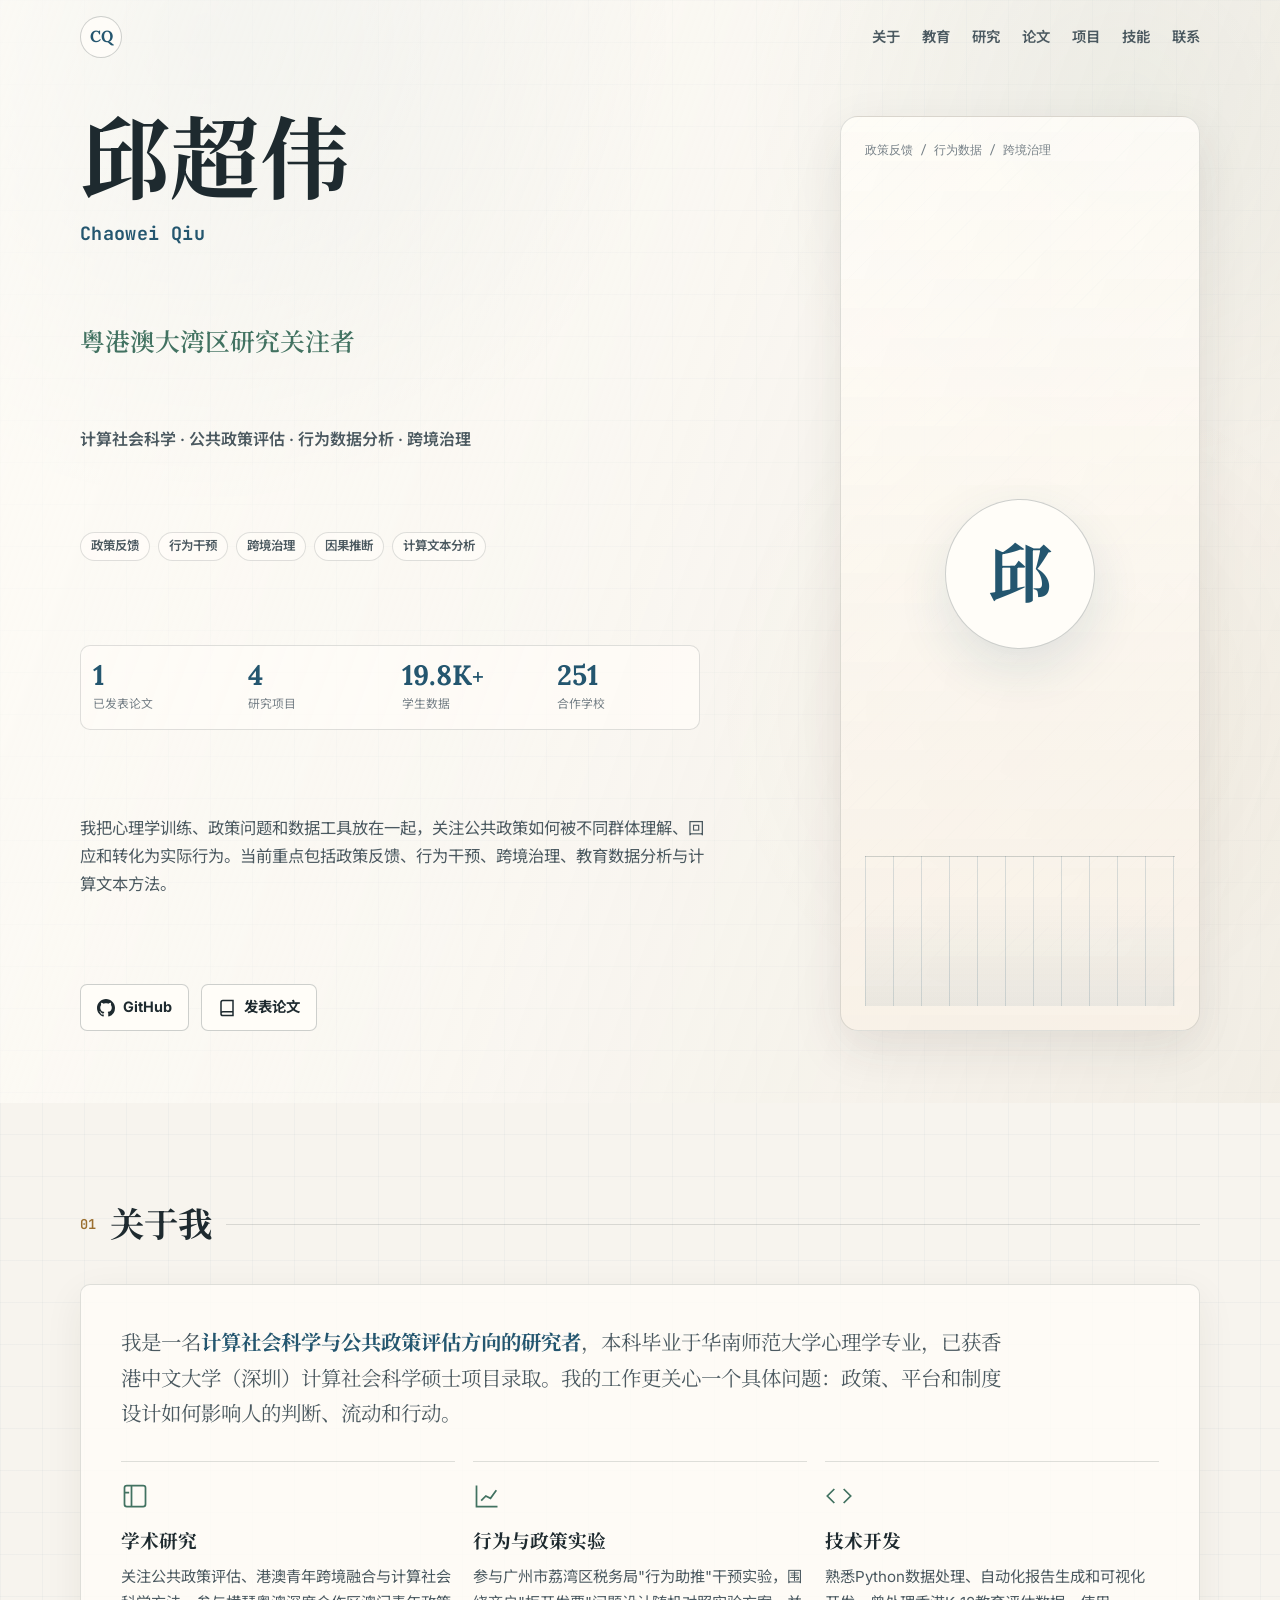
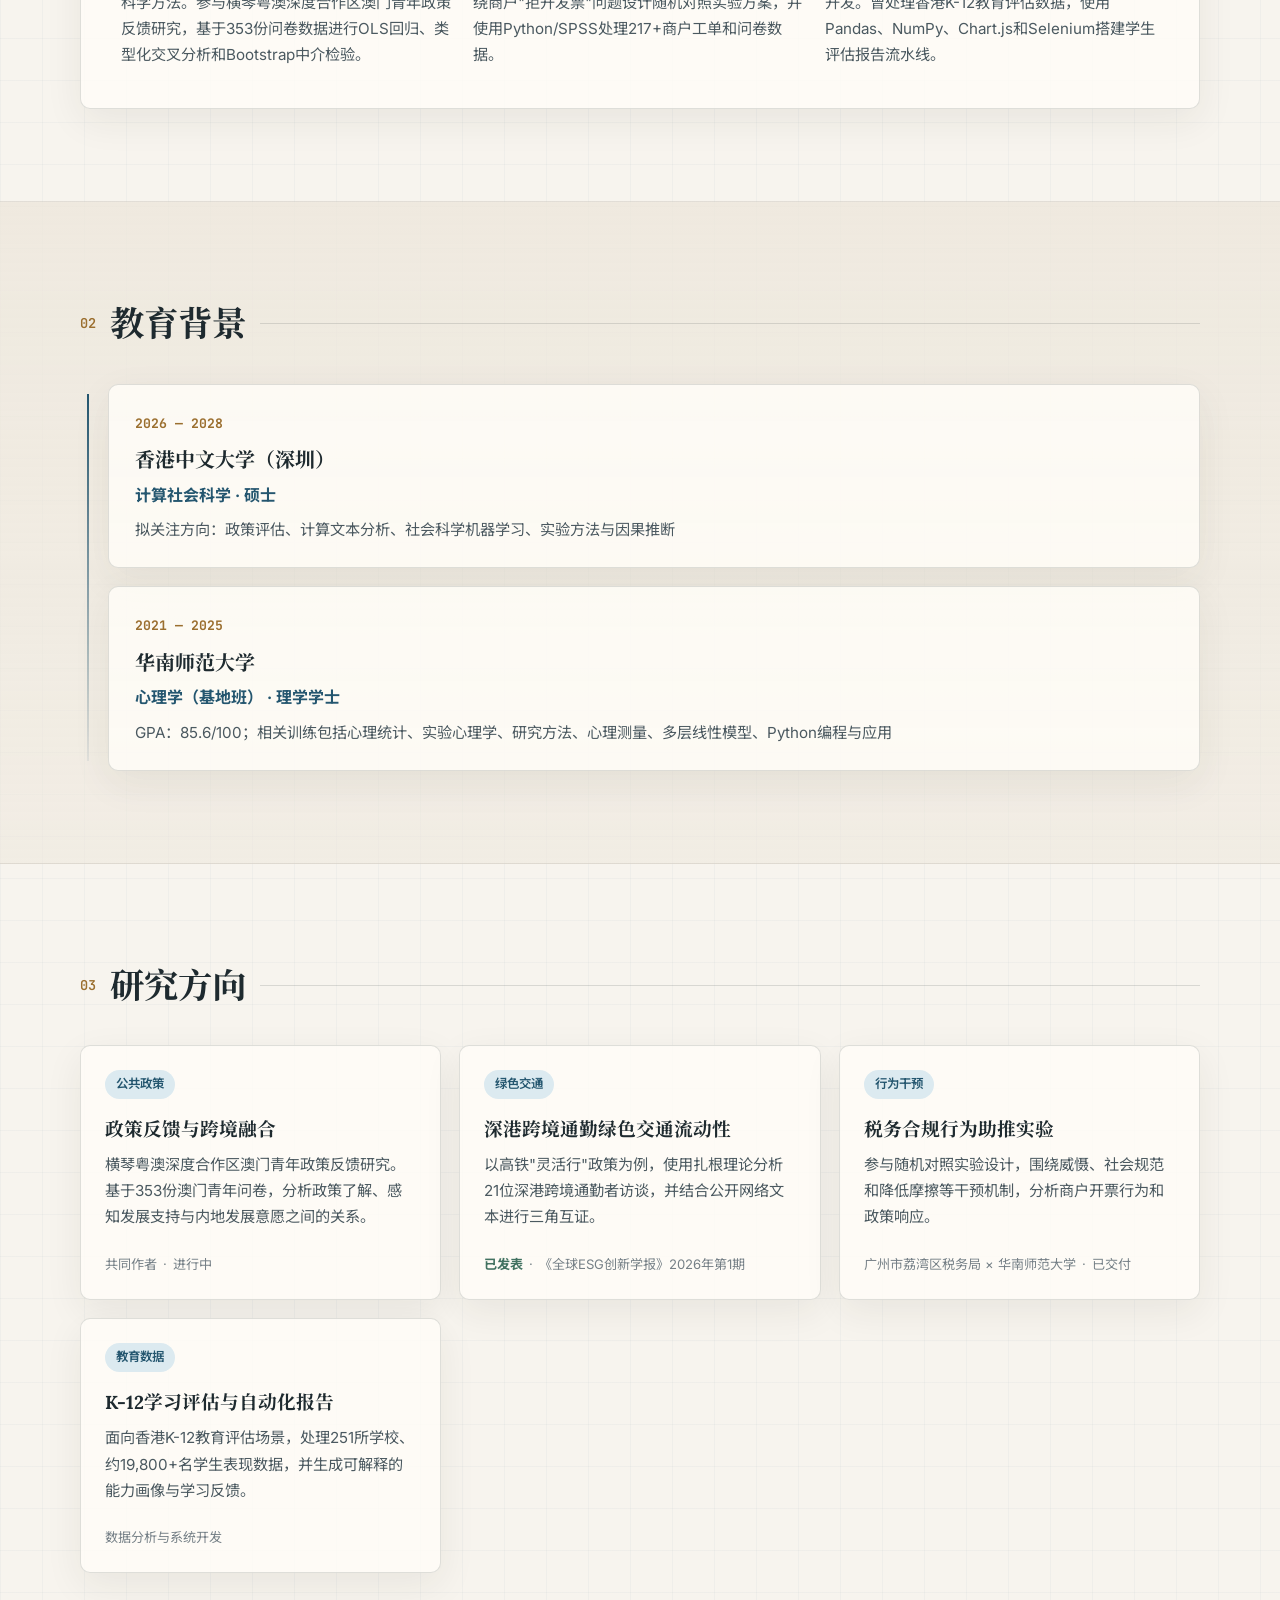
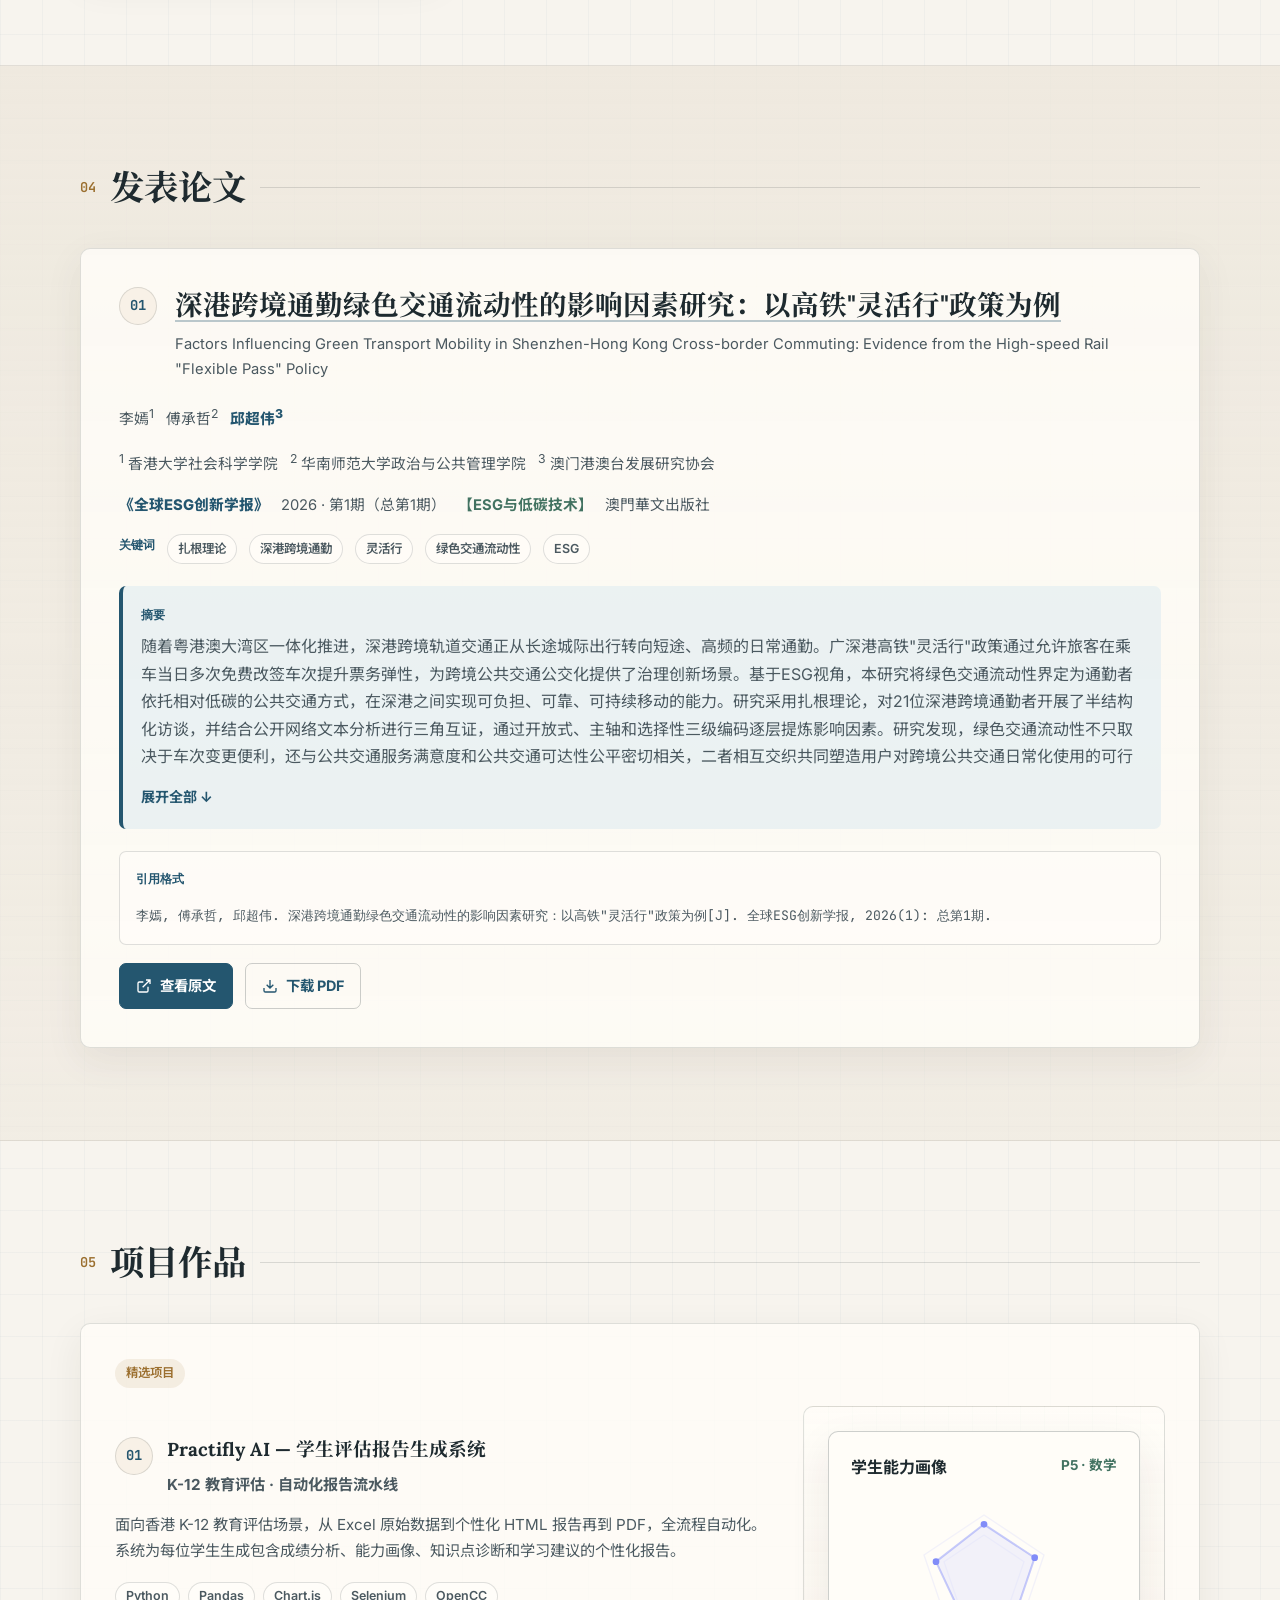
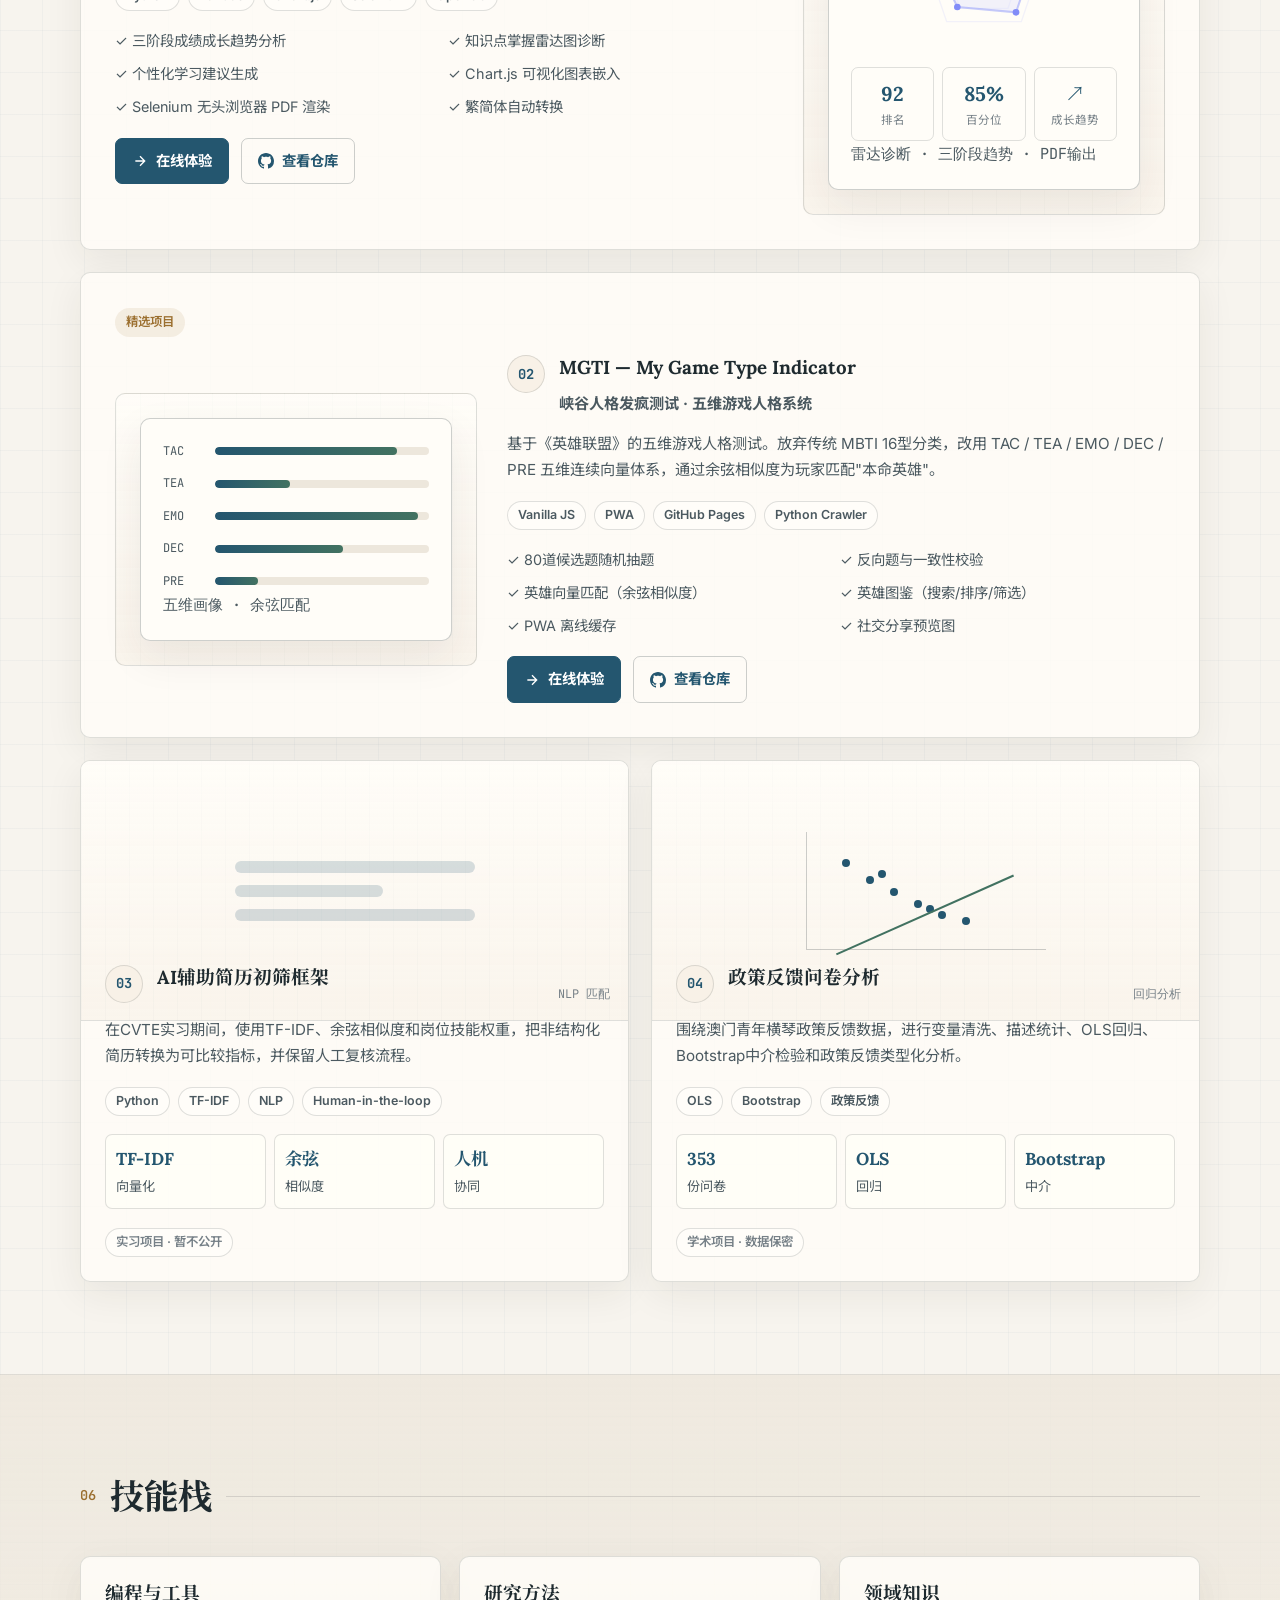
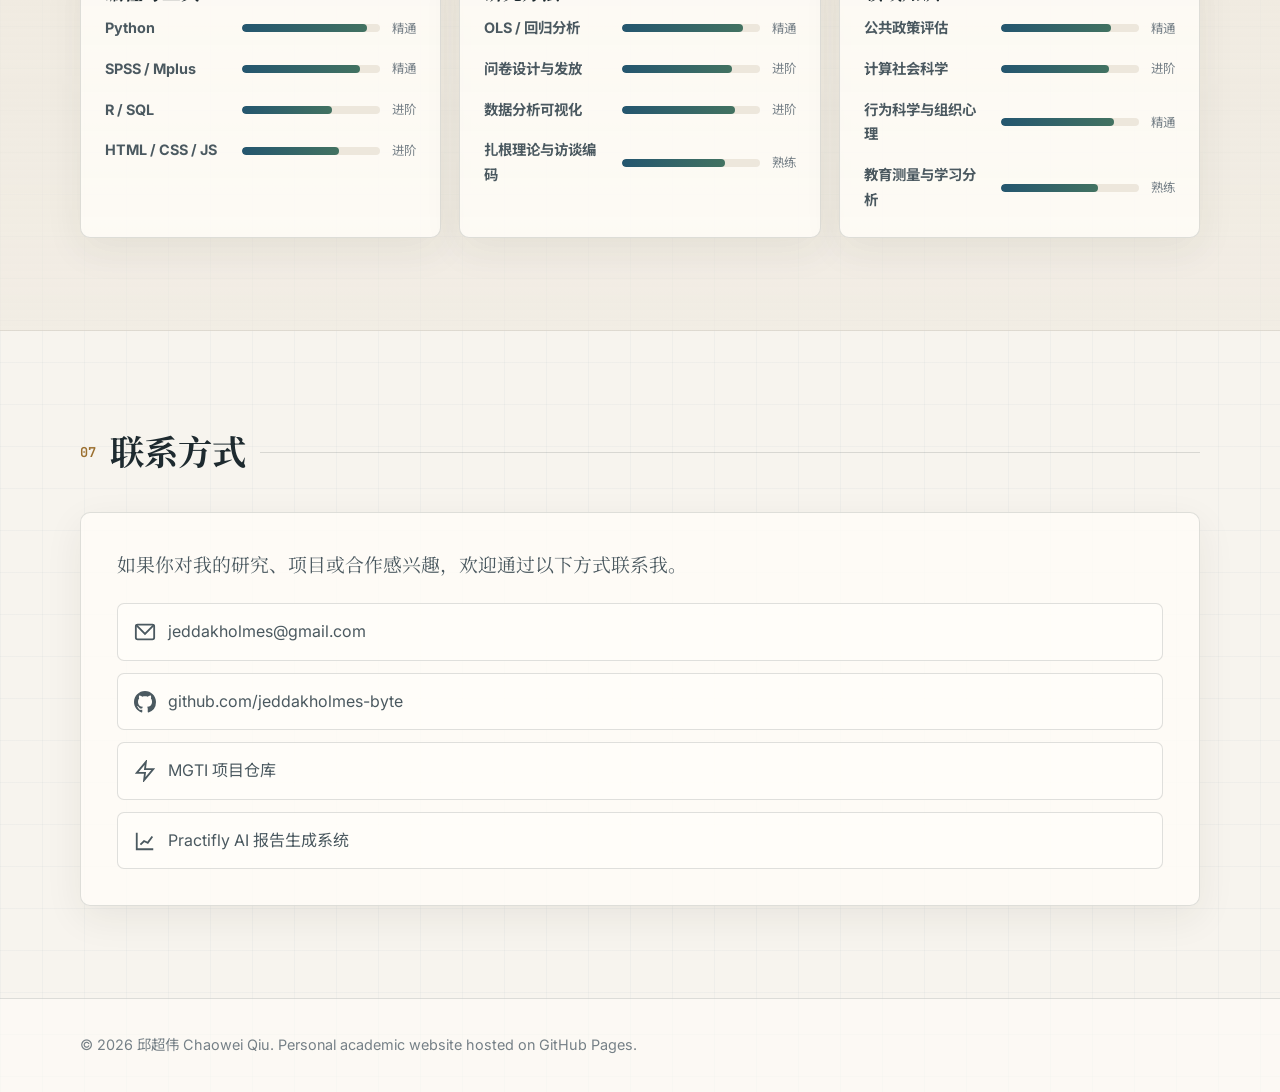
==== index.html @ d04aaa9c "updated order in project" ====
<!DOCTYPE html>
<html lang="zh-CN">
<head>
  <meta charset="UTF-8">
  <meta name="viewport" content="width=device-width, initial-scale=1.0">
  <meta name="description" content="邱超伟 (Chaowei Qiu) — 计算社会科学与公共政策评估方向研究者，关注政策反馈、行为干预、跨境治理、教育数据分析与因果推断。">
  <meta property="og:title" content="邱超伟 | Chaowei Qiu">
  <meta property="og:description" content="计算社会科学 · 公共政策评估 · 行为数据分析 · 跨境治理">
  <meta property="og:type" content="website">
  <title>邱超伟 | Chaowei Qiu</title>
  <link rel="stylesheet" href="css/style.css">
  <link rel="preconnect" href="https://fonts.googleapis.com">
  <link rel="preconnect" href="https://fonts.gstatic.com" crossorigin>
  <link href="https://fonts.googleapis.com/css2?family=Lora:wght@400;600;700&family=Inter:wght@400;500;600&family=JetBrains+Mono:wght@400;500&family=Noto+Sans+SC:wght@400;500;600&family=Noto+Serif+SC:wght@400;600&display=swap" rel="stylesheet">
</head>
<body>
  <!-- Cursor Glow -->
  <div class="cursor-glow" aria-hidden="true"></div>

  <!-- Reading Progress Bar -->
  <div class="progress-bar" id="progressBar" aria-hidden="true"></div>

  <!-- Background Grid -->
  <div class="bg-grid" aria-hidden="true"></div>

  <!-- Navigation -->
  <nav class="nav" id="nav">
    <div class="nav-inner">
      <a href="#hero" class="nav-logo">CQ</a>
      <div class="nav-links" id="navLinks">
        <a href="#about">关于</a>
        <a href="#education">教育</a>
        <a href="#research">研究</a>
        <a href="#publications">论文</a>
        <a href="#projects">项目</a>
        <a href="#skills">技能</a>
        <a href="#contact">联系</a>
      </div>
      <button class="nav-toggle" id="navToggle" aria-label="菜单" aria-expanded="false">
        <span></span><span></span><span></span>
      </button>
    </div>
  </nav>

  <!-- Hero -->
  <section class="hero" id="hero">
    <div class="hero-bg"></div>
    <div class="hero-content">
      <div class="hero-avatar">
        <div class="avatar-placeholder">邱</div>
      </div>
      <h1 class="hero-name">
        <span class="hero-name-cn">邱超伟</span>
        <span class="hero-name-en">Chaowei Qiu</span>
      </h1>
      <p class="hero-tagline" id="typewriter"></p>
      <p class="hero-subtitle">计算社会科学 · 公共政策评估 · 行为数据分析 · 跨境治理</p>
      <div class="hero-keywords">
        <span class="hero-keyword">政策反馈</span>
        <span class="hero-keyword">行为干预</span>
        <span class="hero-keyword">跨境治理</span>
        <span class="hero-keyword">因果推断</span>
        <span class="hero-keyword">计算文本分析</span>
      </div>
      <div class="hero-stats">
        <div class="hero-stat">
          <span class="hero-stat-num">1</span>
          <span class="hero-stat-label">已发表论文</span>
        </div>
        <div class="hero-stat-sep"></div>
        <div class="hero-stat">
          <span class="hero-stat-num">4</span>
          <span class="hero-stat-label">研究项目</span>
        </div>
        <div class="hero-stat-sep"></div>
        <div class="hero-stat">
          <span class="hero-stat-num">19.8K<span class="hero-stat-suffix">+</span></span>
          <span class="hero-stat-label">学生数据</span>
        </div>
        <div class="hero-stat-sep"></div>
        <div class="hero-stat">
          <span class="hero-stat-num">251</span>
          <span class="hero-stat-label">合作学校</span>
        </div>
      </div>
      <p class="hero-bio">我把心理学训练、政策问题和数据工具放在一起，关注公共政策如何被不同群体理解、回应和转化为实际行为。当前重点包括政策反馈、行为干预、跨境治理、教育数据分析与计算文本方法。</p>
      <div class="hero-links">
        <a href="https://github.com/jeddakholmes-byte" target="_blank" class="hero-link" rel="noopener">
          <svg viewBox="0 0 24 24" width="18" height="18" fill="currentColor"><path d="M12 0C5.37 0 0 5.37 0 12c0 5.31 3.435 9.795 8.205 11.385.6.105.825-.255.825-.57 0-.285-.015-1.23-.015-2.235-3.015.555-3.795-.735-4.035-1.41-.135-.345-.72-1.41-1.23-1.695-.42-.225-1.02-.78-.015-.795.945-.015 1.62.87 1.845 1.23 1.08 1.815 2.805 1.305 3.495.99.105-.78.42-1.305.765-1.605-2.67-.3-5.46-1.335-5.46-5.925 0-1.305.465-2.385 1.23-3.225-.12-.3-.54-1.53.12-3.18 0 0 1.005-.315 3.3 1.23.96-.27 1.98-.405 3-.405s2.04.135 3 .405c2.295-1.56 3.3-1.23 3.3-1.23.66 1.65.24 2.88.12 3.18.765.84 1.23 1.905 1.23 3.225 0 4.605-2.805 5.625-5.475 5.925.435.375.81 1.095.81 2.22 0 1.605-.015 2.895-.015 3.3 0 .315.225.69.825.57A12.02 12.02 0 0024 12c0-6.63-5.37-12-12-12z"/></svg>
          GitHub
        </a>
        <a href="#publications" class="hero-link">
          <svg viewBox="0 0 24 24" width="18" height="18" fill="none" stroke="currentColor" stroke-width="2"><path d="M4 19.5A2.5 2.5 0 016.5 17H20M6.5 2H20v20H6.5A2.5 2.5 0 014 19.5v-15A2.5 2.5 0 016.5 2z"/></svg>
          发表论文
        </a>
      </div>
      <a href="#about" class="hero-scroll" aria-label="向下滚动">
        <svg viewBox="0 0 24 24" width="24" height="24" fill="none" stroke="currentColor" stroke-width="2"><path d="M7 13l5 5 5-5M7 6l5 5 5-5"/></svg>
      </a>
    </div>
  </section>

  <!-- About -->
  <section class="section" id="about">
    <div class="container">
      <h2 class="section-title"><span class="section-num">01</span>关于我</h2>
      <div class="glass-card about-card">
        <p class="about-intro">
          我是一名<span class="highlight">计算社会科学与公共政策评估方向的研究者</span>，本科毕业于华南师范大学心理学专业，已获香港中文大学（深圳）计算社会科学硕士项目录取。我的工作更关心一个具体问题：政策、平台和制度设计如何影响人的判断、流动和行动。
        </p>
        <div class="about-grid">
          <div class="about-item">
            <div class="about-icon">
              <svg viewBox="0 0 24 24" width="28" height="28" fill="none" stroke="currentColor" stroke-width="1.5"><path d="M9 3H5a2 2 0 00-2 2v4m6-6h10a2 2 0 012 2v4M9 3v18m0 0h10a2 2 0 002-2V9M9 21H5a2 2 0 01-2-2V9m0 0h4"/></svg>
            </div>
            <h3>学术研究</h3>
            <p>关注公共政策评估、港澳青年跨境融合与计算社会科学方法。参与横琴粤澳深度合作区澳门青年政策反馈研究，基于353份问卷数据进行OLS回归、类型化交叉分析和Bootstrap中介检验。</p>
          </div>
          <div class="about-item">
            <div class="about-icon">
              <svg viewBox="0 0 24 24" width="28" height="28" fill="none" stroke="currentColor" stroke-width="1.5"><path d="M3 3v18h18M7 16l4-4 4 2 5-7"/></svg>
            </div>
            <h3>行为与政策实验</h3>
            <p>参与广州市荔湾区税务局"行为助推"干预实验，围绕商户"拒开发票"问题设计随机对照实验方案，并使用Python/SPSS处理217+商户工单和问卷数据。</p>
          </div>
          <div class="about-item">
            <div class="about-icon">
              <svg viewBox="0 0 24 24" width="28" height="28" fill="none" stroke="currentColor" stroke-width="1.5"><path d="M16 18l6-6-6-6M8 6l-6 6 6 6"/></svg>
            </div>
            <h3>技术开发</h3>
            <p>熟悉Python数据处理、自动化报告生成和可视化开发。曾处理香港K-12教育评估数据，使用Pandas、NumPy、Chart.js和Selenium搭建学生评估报告流水线。</p>
          </div>
        </div>
      </div>
    </div>
  </section>

  <!-- Education -->
  <section class="section section-alt" id="education">
    <div class="container">
      <h2 class="section-title"><span class="section-num">02</span>教育背景</h2>
      <div class="timeline">
        <div class="timeline-item glass-card">
          <div class="timeline-dot"></div>
          <div class="timeline-content">
            <span class="timeline-date">2026 — 2028</span>
            <h3>香港中文大学（深圳）</h3>
            <p class="timeline-degree">计算社会科学 · 硕士</p>
            <p class="timeline-desc">拟关注方向：政策评估、计算文本分析、社会科学机器学习、实验方法与因果推断</p>
          </div>
        </div>
        <div class="timeline-item glass-card">
          <div class="timeline-dot"></div>
          <div class="timeline-content">
            <span class="timeline-date">2021 — 2025</span>
            <h3>华南师范大学</h3>
            <p class="timeline-degree">心理学（基地班） · 理学学士</p>
            <p class="timeline-desc">GPA：85.6/100；相关训练包括心理统计、实验心理学、研究方法、心理测量、多层线性模型、Python编程与应用</p>
          </div>
        </div>
      </div>
    </div>
  </section>

  <!-- Research -->
  <section class="section" id="research">
    <div class="container">
      <h2 class="section-title"><span class="section-num">03</span>研究方向</h2>
      <div class="research-grid">
        <div class="glass-card research-card">
          <div class="research-tag">公共政策</div>
          <h3>政策反馈与跨境融合</h3>
          <p>横琴粤澳深度合作区澳门青年政策反馈研究。基于353份澳门青年问卷，分析政策了解、感知发展支持与内地发展意愿之间的关系。</p>
          <div class="research-meta">
            <span>共同作者</span>
            <span class="meta-sep">·</span>
            <span>进行中</span>
          </div>
        </div>
        <div class="glass-card research-card">
          <div class="research-tag">绿色交通</div>
          <h3>深港跨境通勤绿色交通流动性</h3>
          <p>以高铁"灵活行"政策为例，使用扎根理论分析21位深港跨境通勤者访谈，并结合公开网络文本进行三角互证。</p>
          <div class="research-meta">
            <span class="meta-published">已发表</span>
            <span class="meta-sep">·</span>
            <span>《全球ESG创新学报》2026年第1期</span>
          </div>
        </div>
        <div class="glass-card research-card">
          <div class="research-tag">行为干预</div>
          <h3>税务合规行为助推实验</h3>
          <p>参与随机对照实验设计，围绕威慑、社会规范和降低摩擦等干预机制，分析商户开票行为和政策响应。</p>
          <div class="research-meta">
            <span>广州市荔湾区税务局 × 华南师范大学</span>
            <span class="meta-sep">·</span>
            <span>已交付</span>
          </div>
        </div>
        <div class="glass-card research-card">
          <div class="research-tag">教育数据</div>
          <h3>K-12学习评估与自动化报告</h3>
          <p>面向香港K-12教育评估场景，处理251所学校、约19,800+名学生表现数据，并生成可解释的能力画像与学习反馈。</p>
          <div class="research-meta">
            <span>数据分析与系统开发</span>
          </div>
        </div>
      </div>
    </div>
  </section>

  <!-- Publications -->
  <section class="section section-alt" id="publications">
    <div class="container">
      <h2 class="section-title"><span class="section-num">04</span>发表论文</h2>

      <article class="glass-card pub-card">
        <div class="pub-header">
          <span class="pub-number">01</span>
          <div class="pub-title-area">
            <h3 class="pub-title">
              <a href="http://www.mohuawenpress.com/show.asp?id=503" target="_blank" rel="noopener">
                深港跨境通勤绿色交通流动性的影响因素研究：以高铁"灵活行"政策为例
              </a>
            </h3>
            <p class="pub-title-en">Factors Influencing Green Transport Mobility in Shenzhen-Hong Kong Cross-border Commuting: Evidence from the High-speed Rail "Flexible Pass" Policy</p>
          </div>
        </div>

        <div class="pub-authors">
          <span>李嫣<sup>1</sup></span>
          <span>傅承哲<sup>2</sup></span>
          <span class="pub-author-self">邱超伟<sup>3</sup></span>
        </div>
        <div class="pub-affiliations">
          <span><sup>1</sup> 香港大学社会科学学院</span>
          <span><sup>2</sup> 华南师范大学政治与公共管理学院</span>
          <span><sup>3</sup> 澳门港澳台发展研究协会</span>
        </div>

        <div class="pub-journal">
          <span class="pub-journal-name">《全球ESG创新学报》</span>
          <span class="pub-journal-meta">2026 · 第1期（总第1期）</span>
          <span class="pub-journal-cat">【ESG与低碳技术】</span>
          <span class="pub-journal-pub">澳門華文出版社</span>
        </div>

        <div class="pub-keywords">
          <span class="pub-kw-label">关键词</span>
          <span class="pub-kw">扎根理论</span>
          <span class="pub-kw">深港跨境通勤</span>
          <span class="pub-kw">灵活行</span>
          <span class="pub-kw">绿色交通流动性</span>
          <span class="pub-kw">ESG</span>
        </div>

        <div class="pub-abstract">
          <span class="pub-abstract-label">摘要</span>
          <p class="pub-abstract-text" id="abstractText">
            随着粤港澳大湾区一体化推进，深港跨境轨道交通正从长途城际出行转向短途、高频的日常通勤。广深港高铁"灵活行"政策通过允许旅客在乘车当日多次免费改签车次提升票务弹性，为跨境公共交通公交化提供了治理创新场景。基于ESG视角，本研究将绿色交通流动性界定为通勤者依托相对低碳的公共交通方式，在深港之间实现可负担、可靠、可持续移动的能力。研究采用扎根理论，对21位深港跨境通勤者开展了半结构化访谈，并结合公开网络文本分析进行三角互证，通过开放式、主轴和选择性三级编码逐层提炼影响因素。研究发现，绿色交通流动性不只取决于车次变更便利，还与公共交通服务满意度和公共交通可达性公平密切相关，二者相互交织共同塑造用户对跨境公共交通日常化使用的可行性感知。本研究据此构建ESG视角下深港绿色交通流动性的概念关系框架，并从低碳潜力、交通公平和跨境协同治理三个方面提出政策优化方向。
          </p>
          <button class="pub-abstract-toggle" id="abstractToggle" aria-expanded="false">展开全部 ↓</button>
        </div>

        <div class="pub-cite">
          <span class="pub-cite-label">引用格式</span>
          <code class="pub-cite-text">李嫣, 傅承哲, 邱超伟. 深港跨境通勤绿色交通流动性的影响因素研究：以高铁"灵活行"政策为例[J]. 全球ESG创新学报, 2026(1): 总第1期.</code>
        </div>

        <div class="pub-links">
          <a href="http://www.mohuawenpress.com/show.asp?id=503" target="_blank" class="btn btn-primary" rel="noopener">
            <svg viewBox="0 0 24 24" width="16" height="16" fill="none" stroke="currentColor" stroke-width="2"><path d="M18 13v6a2 2 0 01-2 2H5a2 2 0 01-2-2V8a2 2 0 012-2h6M15 3h6v6M10 14L21 3"/></svg>
            查看原文
          </a>
          <a href="http://www.mohuawenpress.com/pdf/esg/2026/01/03.pdf" target="_blank" class="btn btn-outline" rel="noopener">
            <svg viewBox="0 0 24 24" width="16" height="16" fill="none" stroke="currentColor" stroke-width="2"><path d="M21 15v4a2 2 0 01-2 2H5a2 2 0 01-2-2v-4M7 10l5 5 5-5M12 15V3"/></svg>
            下载 PDF
          </a>
        </div>
      </article>
    </div>
  </section>

  <!-- Projects -->
  <section class="section" id="projects">
    <div class="container">
      <h2 class="section-title"><span class="section-num">05</span>项目作品</h2>

      <div class="project-featured glass-card">
        <div class="project-featured-badge">精选项目</div>
        <div class="project-featured-content">
          <div class="project-featured-text">
            <div class="project-featured-header">
              <span class="project-featured-num">01</span>
              <div>
                <h3>Practifly AI — 学生评估报告生成系统</h3>
                <p class="project-subtitle">K-12 教育评估 · 自动化报告流水线</p>
              </div>
            </div>
            <p>面向香港 K-12 教育评估场景，从 Excel 原始数据到个性化 HTML 报告再到 PDF，全流程自动化。系统为每位学生生成包含成绩分析、能力画像、知识点诊断和学习建议的个性化报告。</p>
            <div class="project-tags">
              <span>Python</span><span>Pandas</span><span>Chart.js</span><span>Selenium</span><span>OpenCC</span>
            </div>
            <div class="project-features">
              <span>✓ 三阶段成绩成长趋势分析</span>
              <span>✓ 知识点掌握雷达图诊断</span>
              <span>✓ 个性化学习建议生成</span>
              <span>✓ Chart.js 可视化图表嵌入</span>
              <span>✓ Selenium 无头浏览器 PDF 渲染</span>
              <span>✓ 繁简体自动转换</span>
            </div>
            <div class="project-links">
              <a href="https://jeddakholmes-byte.github.io/Practifly-AI-/" target="_blank" class="btn btn-primary" rel="noopener">
                <svg viewBox="0 0 24 24" width="16" height="16" fill="none" stroke="currentColor" stroke-width="2"><path d="M5 12h14M12 5l7 7-7 7"/></svg>
                在线体验
              </a>
              <a href="https://github.com/jeddakholmes-byte/Practifly-AI-" target="_blank" class="btn btn-outline" rel="noopener">
                <svg viewBox="0 0 24 24" width="16" height="16" fill="currentColor"><path d="M12 0C5.37 0 0 5.37 0 12c0 5.31 3.435 9.795 8.205 11.385.6.105.825-.255.825-.57 0-.285-.015-1.23-.015-2.235-3.015.555-3.795-.735-4.035-1.41-.135-.345-.72-1.41-1.23-1.695-.42-.225-1.02-.78-.015-.795.945-.015 1.62.87 1.845 1.23 1.08 1.815 2.805 1.305 3.495.99.105-.78.42-1.305.765-1.605-2.67-.3-5.46-1.335-5.46-5.925 0-1.305.465-2.385 1.23-3.225-.12-.3-.54-1.53.12-3.18 0 0 1.005-.315 3.3 1.23.96-.27 1.98-.405 3-.405s2.04.135 3 .405c2.295-1.56 3.3-1.23 3.3-1.23.66 1.65.24 2.88.12 3.18.765.84 1.23 1.905 1.23 3.225 0 4.605-2.805 5.625-5.475 5.925.435.375.81 1.095.81 2.22 0 1.605-.015 2.895-.015 3.3 0 .315.225.69.825.57A12.02 12.02 0 0024 12c0-6.63-5.37-12-12-12z"/></svg>
                查看仓库
              </a>
            </div>
          </div>
          <div class="project-featured-visual">
            <div class="report-preview">
              <div class="report-preview-header">
                <span class="rp-header-title">学生能力画像</span>
                <span class="rp-header-tag">P5 · 数学</span>
              </div>
              <div class="report-preview-body">
                <div class="rp-radar">
                  <svg viewBox="0 0 120 120" class="radar-svg">
                    <polygon points="60,15 105,45 88,95 32,95 15,45" fill="none" stroke="rgba(129,140,248,0.1)" stroke-width="1"/>
                    <polygon points="60,30 90,50 78,85 42,85 30,50" fill="none" stroke="rgba(129,140,248,0.07)" stroke-width="1"/>
                    <polygon points="60,22 98,47 84,88 40,84 24,50" fill="rgba(129,140,248,0.1)" stroke="rgba(129,140,248,0.45)" stroke-width="1.5"/>
                    <circle cx="60" cy="22" r="2.5" fill="#818cf8"/>
                    <circle cx="98" cy="47" r="2.5" fill="#818cf8"/>
                    <circle cx="84" cy="88" r="2.5" fill="#818cf8"/>
                    <circle cx="40" cy="84" r="2.5" fill="#818cf8"/>
                    <circle cx="24" cy="50" r="2.5" fill="#818cf8"/>
                  </svg>
                </div>
                <div class="rp-stats">
                  <div class="rp-stat"><span class="rp-stat-num">92</span><span class="rp-stat-label">排名</span></div>
                  <div class="rp-stat"><span class="rp-stat-num">85<span class="rp-stat-unit">%</span></span><span class="rp-stat-label">百分位</span></div>
                  <div class="rp-stat"><span class="rp-stat-num rp-stat-up">↗</span><span class="rp-stat-label">成长趋势</span></div>
                </div>
              </div>
              <p class="rp-label">雷达诊断 · 三阶段趋势 · PDF输出</p>
            </div>
          </div>
        </div>
      </div>

      <div class="project-featured glass-card project-featured-reverse">
        <div class="project-featured-badge">精选项目</div>
        <div class="project-featured-content">
          <div class="project-featured-visual">
            <div class="mgti-preview">
              <div class="mgti-dims">
                <div class="mgti-dim" style="--val: 0.7"><span>TAC</span><div class="mgti-bar"><div></div></div></div>
                <div class="mgti-dim" style="--val: -0.3"><span>TEA</span><div class="mgti-bar"><div></div></div></div>
                <div class="mgti-dim" style="--val: 0.9"><span>EMO</span><div class="mgti-bar"><div></div></div></div>
                <div class="mgti-dim" style="--val: 0.2"><span>DEC</span><div class="mgti-bar"><div></div></div></div>
                <div class="mgti-dim" style="--val: -0.6"><span>PRE</span><div class="mgti-bar"><div></div></div></div>
              </div>
              <p class="mgti-label">五维画像 · 余弦匹配</p>
            </div>
          </div>
          <div class="project-featured-text">
            <div class="project-featured-header">
              <span class="project-featured-num">02</span>
              <div>
                <h3>MGTI — My Game Type Indicator</h3>
                <p class="project-subtitle">峡谷人格发疯测试 · 五维游戏人格系统</p>
              </div>
            </div>
            <p>基于《英雄联盟》的五维游戏人格测试。放弃传统 MBTI 16型分类，改用 TAC / TEA / EMO / DEC / PRE 五维连续向量体系，通过余弦相似度为玩家匹配"本命英雄"。</p>
            <div class="project-tags">
              <span>Vanilla JS</span><span>PWA</span><span>GitHub Pages</span><span>Python Crawler</span>
            </div>
            <div class="project-features">
              <span>✓ 80道候选题随机抽题</span>
              <span>✓ 反向题与一致性校验</span>
              <span>✓ 英雄向量匹配（余弦相似度）</span>
              <span>✓ 英雄图鉴（搜索/排序/筛选）</span>
              <span>✓ PWA 离线缓存</span>
              <span>✓ 社交分享预览图</span>
            </div>
            <div class="project-links">
              <a href="https://jeddakholmes-byte.github.io/MGTI/" target="_blank" class="btn btn-primary" rel="noopener">
                <svg viewBox="0 0 24 24" width="16" height="16" fill="none" stroke="currentColor" stroke-width="2"><path d="M5 12h14M12 5l7 7-7 7"/></svg>
                在线体验
              </a>
              <a href="https://github.com/jeddakholmes-byte/MGTI" target="_blank" class="btn btn-outline" rel="noopener">
                <svg viewBox="0 0 24 24" width="16" height="16" fill="currentColor"><path d="M12 0C5.37 0 0 5.37 0 12c0 5.31 3.435 9.795 8.205 11.385.6.105.825-.255.825-.57 0-.285-.015-1.23-.015-2.235-3.015.555-3.795-.735-4.035-1.41-.135-.345-.72-1.41-1.23-1.695-.42-.225-1.02-.78-.015-.795.945-.015 1.62.87 1.845 1.23 1.08 1.815 2.805 1.305 3.495.99.105-.78.42-1.305.765-1.605-2.67-.3-5.46-1.335-5.46-5.925 0-1.305.465-2.385 1.23-3.225-.12-.3-.54-1.53.12-3.18 0 0 1.005-.315 3.3 1.23.96-.27 1.98-.405 3-.405s2.04.135 3 .405c2.295-1.56 3.3-1.23 3.3-1.23.66 1.65.24 2.88.12 3.18.765.84 1.23 1.905 1.23 3.225 0 4.605-2.805 5.625-5.475 5.925.435.375.81 1.095.81 2.22 0 1.605-.015 2.895-.015 3.3 0 .315.225.69.825.57A12.02 12.02 0 0024 12c0-6.63-5.37-12-12-12z"/></svg>
                查看仓库
              </a>
            </div>
          </div>
        </div>
      </div>

      <div class="projects-grid">
        <div class="glass-card project-card">
          <div class="project-card-visual project-visual-doc">
            <div class="mini-doc">
              <div class="mini-doc-line"></div>
              <div class="mini-doc-line short"></div>
              <div class="mini-doc-line"></div>
            </div>
            <span class="project-visual-label">NLP 匹配</span>
          </div>
          <div class="project-card-body">
            <div class="project-card-header">
              <span class="project-num">03</span>
              <h3>AI辅助简历初筛框架</h3>
            </div>
            <p>在CVTE实习期间，使用TF-IDF、余弦相似度和岗位技能权重，把非结构化简历转换为可比较指标，并保留人工复核流程。</p>
            <div class="project-tags">
              <span>Python</span><span>TF-IDF</span><span>NLP</span><span>Human-in-the-loop</span>
            </div>
            <div class="project-metrics">
              <div class="project-metric"><strong>TF-IDF</strong>向量化</div>
              <div class="project-metric"><strong>余弦</strong>相似度</div>
              <div class="project-metric"><strong>人机</strong>协同</div>
            </div>
            <span class="project-status">实习项目 · 暂不公开</span>
          </div>
        </div>
        <div class="glass-card project-card">
          <div class="project-card-visual project-visual-stats">
            <div class="mini-scatter">
              <span class="mini-dot" style="--x:15%;--y:70%"></span>
              <span class="mini-dot" style="--x:25%;--y:55%"></span>
              <span class="mini-dot" style="--x:35%;--y:45%"></span>
              <span class="mini-dot" style="--x:45%;--y:35%"></span>
              <span class="mini-dot" style="--x:55%;--y:25%"></span>
              <span class="mini-dot" style="--x:65%;--y:20%"></span>
              <span class="mini-dot" style="--x:30%;--y:60%"></span>
              <span class="mini-dot" style="--x:50%;--y:30%"></span>
              <div class="mini-trendline"></div>
            </div>
            <span class="project-visual-label">回归分析</span>
          </div>
          <div class="project-card-body">
            <div class="project-card-header">
              <span class="project-num">04</span>
              <h3>政策反馈问卷分析</h3>
            </div>
            <p>围绕澳门青年横琴政策反馈数据，进行变量清洗、描述统计、OLS回归、Bootstrap中介检验和政策反馈类型化分析。</p>
            <div class="project-tags">
              <span>OLS</span><span>Bootstrap</span><span>政策反馈</span>
            </div>
            <div class="project-metrics">
              <div class="project-metric"><strong>353</strong>份问卷</div>
              <div class="project-metric"><strong>OLS</strong>回归</div>
              <div class="project-metric"><strong>Bootstrap</strong>中介</div>
            </div>
            <span class="project-status">学术项目 · 数据保密</span>
          </div>
        </div>
      </div>
    </div>
  </section>

  <!-- Skills -->
  <section class="section section-alt" id="skills">
    <div class="container">
      <h2 class="section-title"><span class="section-num">06</span>技能栈</h2>
      <div class="skills-grid">
        <div class="glass-card skill-group">
          <h3>编程与工具</h3>
          <div class="skill-items">
            <div class="skill-item">
              <span class="skill-name">Python</span>
              <div class="skill-bar"><div class="skill-fill" style="width:90%"></div></div>
              <span class="skill-level">精通</span>
            </div>
            <div class="skill-item">
              <span class="skill-name">SPSS / Mplus</span>
              <div class="skill-bar"><div class="skill-fill" style="width:85%"></div></div>
              <span class="skill-level">精通</span>
            </div>
            <div class="skill-item">
              <span class="skill-name">R / SQL</span>
              <div class="skill-bar"><div class="skill-fill" style="width:65%"></div></div>
              <span class="skill-level">进阶</span>
            </div>
            <div class="skill-item">
              <span class="skill-name">HTML / CSS / JS</span>
              <div class="skill-bar"><div class="skill-fill" style="width:70%"></div></div>
              <span class="skill-level">进阶</span>
            </div>
          </div>
        </div>
        <div class="glass-card skill-group">
          <h3>研究方法</h3>
          <div class="skill-items">
            <div class="skill-item">
              <span class="skill-name">OLS / 回归分析</span>
              <div class="skill-bar"><div class="skill-fill" style="width:88%"></div></div>
              <span class="skill-level">精通</span>
            </div>
            <div class="skill-item">
              <span class="skill-name">问卷设计与发放</span>
              <div class="skill-bar"><div class="skill-fill" style="width:80%"></div></div>
              <span class="skill-level">进阶</span>
            </div>
            <div class="skill-item">
              <span class="skill-name">数据分析可视化</span>
              <div class="skill-bar"><div class="skill-fill" style="width:82%"></div></div>
              <span class="skill-level">进阶</span>
            </div>
            <div class="skill-item">
              <span class="skill-name">扎根理论与访谈编码</span>
              <div class="skill-bar"><div class="skill-fill" style="width:75%"></div></div>
              <span class="skill-level">熟练</span>
            </div>
          </div>
        </div>
        <div class="glass-card skill-group">
          <h3>领域知识</h3>
          <div class="skill-items">
            <div class="skill-item">
              <span class="skill-name">公共政策评估</span>
              <div class="skill-bar"><div class="skill-fill" style="width:80%"></div></div>
              <span class="skill-level">精通</span>
            </div>
            <div class="skill-item">
              <span class="skill-name">计算社会科学</span>
              <div class="skill-bar"><div class="skill-fill" style="width:78%"></div></div>
              <span class="skill-level">进阶</span>
            </div>
            <div class="skill-item">
              <span class="skill-name">行为科学与组织心理</span>
              <div class="skill-bar"><div class="skill-fill" style="width:82%"></div></div>
              <span class="skill-level">精通</span>
            </div>
            <div class="skill-item">
              <span class="skill-name">教育测量与学习分析</span>
              <div class="skill-bar"><div class="skill-fill" style="width:70%"></div></div>
              <span class="skill-level">熟练</span>
            </div>
          </div>
        </div>
      </div>
    </div>
  </section>

  <!-- Contact -->
  <section class="section" id="contact">
    <div class="container">
      <h2 class="section-title"><span class="section-num">07</span>联系方式</h2>
      <div class="contact-card glass-card">
        <p class="contact-intro">如果你对我的研究、项目或合作感兴趣，欢迎通过以下方式联系我。</p>
        <div class="contact-links">
          <a href="mailto:jeddakholmes@gmail.com" class="contact-link">
            <svg viewBox="0 0 24 24" width="22" height="22" fill="none" stroke="currentColor" stroke-width="2"><rect x="2" y="4" width="20" height="16" rx="2"/><path d="M22 4L12 14 2 4"/></svg>
            <span>jeddakholmes@gmail.com</span>
          </a>
          <a href="https://github.com/jeddakholmes-byte" target="_blank" class="contact-link" rel="noopener">
            <svg viewBox="0 0 24 24" width="22" height="22" fill="currentColor"><path d="M12 0C5.37 0 0 5.37 0 12c0 5.31 3.435 9.795 8.205 11.385.6.105.825-.255.825-.57 0-.285-.015-1.23-.015-2.235-3.015.555-3.795-.735-4.035-1.41-.135-.345-.72-1.41-1.23-1.695-.42-.225-1.02-.78-.015-.795.945-.015 1.62.87 1.845 1.23 1.08 1.815 2.805 1.305 3.495.99.105-.78.42-1.305.765-1.605-2.67-.3-5.46-1.335-5.46-5.925 0-1.305.465-2.385 1.23-3.225-.12-.3-.54-1.53.12-3.18 0 0 1.005-.315 3.3 1.23.96-.27 1.98-.405 3-.405s2.04.135 3 .405c2.295-1.56 3.3-1.23 3.3-1.23.66 1.65.24 2.88.12 3.18.765.84 1.23 1.905 1.23 3.225 0 4.605-2.805 5.625-5.475 5.925.435.375.81 1.095.81 2.22 0 1.605-.015 2.895-.015 3.3 0 .315.225.69.825.57A12.02 12.02 0 0024 12c0-6.63-5.37-12-12-12z"/></svg>
            <span>github.com/jeddakholmes-byte</span>
          </a>
          <a href="https://github.com/jeddakholmes-byte/MGTI" target="_blank" class="contact-link" rel="noopener">
            <svg viewBox="0 0 24 24" width="22" height="22" fill="none" stroke="currentColor" stroke-width="2"><path d="M13 2L3 14h9l-1 8 10-12h-9l1-8z"/></svg>
            <span>MGTI 项目仓库</span>
          </a>
          <a href="https://github.com/jeddakholmes-byte/Practifly-AI-" target="_blank" class="contact-link" rel="noopener">
            <svg viewBox="0 0 24 24" width="22" height="22" fill="none" stroke="currentColor" stroke-width="2"><path d="M3 3v18h18M7 16l4-4 4 2 5-7"/></svg>
            <span>Practifly AI 报告生成系统</span>
          </a>
        </div>
      </div>
    </div>
  </section>

  <!-- Back to Top -->
  <button class="back-to-top" id="backToTop" aria-label="返回顶部">
    <svg viewBox="0 0 24 24" width="20" height="20" fill="none" stroke="currentColor" stroke-width="2"><path d="M18 15l-6-6-6 6"/></svg>
  </button>

  <!-- Footer -->
  <footer class="footer">
    <div class="container">
      <p>&copy; 2026 邱超伟 Chaowei Qiu. Personal academic website hosted on GitHub Pages.</p>
    </div>
  </footer>

  <script src="js/main.js"></script>
</body>
</html>
---- css/style.css ----
/* Personal Website - Chaowei Qiu
   Scholarly portfolio style, responsive static site. */

:root {
  --bg: #f7f4ee;
  --bg-soft: #ede7dc;
  --paper: #fffdf8;
  --paper-muted: #f8f1e7;
  --ink: #1e2a2f;
  --ink-soft: #4b5960;
  --muted: #768087;
  --line: rgba(30, 42, 47, 0.14);
  --line-strong: rgba(30, 42, 47, 0.22);
  --blue: #24566f;
  --blue-soft: #dceaf0;
  --green: #427261;
  --gold: #9b6f2f;
  --red: #9f4f46;
  --shadow: 0 18px 50px rgba(48, 42, 35, 0.1);
  --radius: 10px;
  --radius-sm: 7px;
  --max-width: 1120px;
  --font-serif: "Lora", "Noto Serif SC", Georgia, serif;
  --font-sans: "Inter", "Noto Sans SC", -apple-system, BlinkMacSystemFont, "Segoe UI", sans-serif;
  --font-mono: "JetBrains Mono", "SF Mono", Consolas, monospace;
  --ease: 180ms ease;
}

*,
*::before,
*::after {
  box-sizing: border-box;
}

html {
  scroll-padding-top: 86px;
}

body {
  margin: 0;
  font-family: var(--font-sans);
  color: var(--ink);
  background:
    linear-gradient(90deg, rgba(36, 86, 111, 0.035) 1px, transparent 1px),
    linear-gradient(rgba(36, 86, 111, 0.035) 1px, transparent 1px),
    var(--bg);
  background-size: 42px 42px;
  line-height: 1.72;
  -webkit-font-smoothing: antialiased;
  text-rendering: optimizeLegibility;
  overflow-x: hidden;
}

body::before {
  content: "";
  position: fixed;
  inset: 0;
  pointer-events: none;
  background:
    radial-gradient(circle at 16% 4%, rgba(36, 86, 111, 0.12), transparent 34%),
    radial-gradient(circle at 88% 12%, rgba(66, 114, 97, 0.1), transparent 28%);
  z-index: -1;
}

a {
  color: inherit;
}

svg {
  flex: 0 0 auto;
}

::selection {
  color: #fff;
  background: var(--blue);
}

.cursor-glow,
.bg-grid {
  display: none;
}

.progress-bar {
  position: fixed;
  inset: 0 auto auto 0;
  z-index: 1001;
  width: 0;
  height: 3px;
  background: linear-gradient(90deg, var(--blue), var(--green), var(--gold));
}

.container {
  width: min(100% - 48px, var(--max-width));
  margin: 0 auto;
}

.nav {
  position: fixed;
  inset: 0 0 auto 0;
  z-index: 1000;
  padding: 16px 0;
  transition: padding var(--ease), background var(--ease), border-color var(--ease), box-shadow var(--ease);
}

.nav.scrolled,
.nav:has(.nav-links.open) {
  padding: 10px 0;
  background: rgba(255, 253, 248, 0.92);
  border-bottom: 1px solid var(--line);
  box-shadow: 0 10px 30px rgba(48, 42, 35, 0.06);
  backdrop-filter: blur(18px);
  -webkit-backdrop-filter: blur(18px);
}

.nav-inner {
  width: min(100% - 48px, var(--max-width));
  margin: 0 auto;
  display: flex;
  align-items: center;
  justify-content: space-between;
  gap: 28px;
}

.nav-logo {
  width: 42px;
  height: 42px;
  display: inline-flex;
  align-items: center;
  justify-content: center;
  border: 1px solid var(--line-strong);
  border-radius: 50%;
  color: var(--blue);
  background: rgba(255, 253, 248, 0.86);
  font-family: var(--font-serif);
  font-size: 1rem;
  font-weight: 700;
  letter-spacing: 0;
  text-decoration: none;
}

.nav-links {
  display: flex;
  align-items: center;
  gap: 22px;
}

.nav-links a {
  position: relative;
  color: var(--ink-soft);
  font-size: 0.9rem;
  font-weight: 600;
  text-decoration: none;
  white-space: nowrap;
}

.nav-links a::after {
  content: "";
  position: absolute;
  left: 0;
  right: 0;
  bottom: -7px;
  height: 2px;
  background: var(--blue);
  transform: scaleX(0);
  transform-origin: left;
  transition: transform var(--ease);
}

.nav-links a:hover,
.nav-links a.active {
  color: var(--blue);
}

.nav-links a:hover::after,
.nav-links a.active::after {
  transform: scaleX(1);
}

.nav-toggle {
  display: none;
  width: 42px;
  height: 42px;
  padding: 0;
  border: 1px solid var(--line);
  border-radius: 50%;
  background: var(--paper);
  cursor: pointer;
  place-items: center;
}

.nav-toggle span {
  display: block;
  width: 18px;
  height: 2px;
  margin: 2px auto;
  background: var(--ink);
  transition: transform var(--ease), opacity var(--ease);
}

.nav-toggle.open span:nth-child(1) {
  transform: translateY(6px) rotate(45deg);
}

.nav-toggle.open span:nth-child(2) {
  opacity: 0;
}

.nav-toggle.open span:nth-child(3) {
  transform: translateY(-6px) rotate(-45deg);
}

.hero {
  min-height: 100svh;
  display: flex;
  align-items: center;
  padding: 116px 24px 72px;
  position: relative;
}

.hero-bg {
  position: absolute;
  inset: 0;
  background:
    linear-gradient(110deg, rgba(255, 253, 248, 0.82) 0%, rgba(255, 253, 248, 0.38) 48%, rgba(237, 231, 220, 0.52) 100%),
    radial-gradient(circle at 82% 64%, rgba(155, 111, 47, 0.1), transparent 26%);
}

.hero-content {
  position: relative;
  width: min(100%, var(--max-width));
  margin: 0 auto;
  display: grid;
  grid-template-columns: minmax(0, 0.95fr) minmax(320px, 0.65fr);
  gap: 56px;
  align-items: center;
  text-align: left;
}

.hero-avatar {
  grid-column: 2;
  grid-row: 1 / span 7;
  justify-self: end;
  align-self: stretch;
  width: min(100%, 360px);
  min-height: 460px;
  border-radius: 18px;
  border: 1px solid var(--line);
  background:
    linear-gradient(180deg, rgba(255, 253, 248, 0.84), rgba(248, 241, 231, 0.96)),
    repeating-linear-gradient(135deg, transparent 0 14px, rgba(36, 86, 111, 0.045) 14px 15px);
  box-shadow: var(--shadow);
  display: flex;
  align-items: center;
  justify-content: center;
  overflow: hidden;
  position: relative;
}

.hero-avatar::before {
  content: "政策反馈 / 行为数据 / 跨境治理";
  position: absolute;
  top: 24px;
  left: 24px;
  right: 24px;
  color: var(--muted);
  font-family: var(--font-mono);
  font-size: 0.74rem;
  line-height: 1.6;
  text-transform: uppercase;
}

.hero-avatar::after {
  content: "";
  position: absolute;
  inset: auto 24px 24px 24px;
  height: 150px;
  border-top: 1px solid var(--line);
  background:
    linear-gradient(180deg, transparent 0 30%, rgba(36, 86, 111, 0.07)),
    linear-gradient(90deg, rgba(36, 86, 111, 0.16) 1px, transparent 1px);
  background-size: auto, 28px 100%;
}

.avatar-placeholder {
  width: 150px;
  height: 150px;
  display: flex;
  align-items: center;
  justify-content: center;
  border: 1px solid var(--line-strong);
  border-radius: 50%;
  background: var(--paper);
  color: var(--blue);
  font-family: var(--font-serif);
  font-size: 4rem;
  font-weight: 700;
  box-shadow: 0 20px 50px rgba(36, 86, 111, 0.12);
}

.hero-name {
  margin: 0 0 16px;
}

.hero-name-cn {
  display: block;
  font-family: var(--font-serif);
  font-size: clamp(2.7rem, 7vw, 5.9rem);
  line-height: 0.98;
  font-weight: 700;
  letter-spacing: 0;
  color: var(--ink);
}

.hero-name-en {
  display: block;
  margin-top: 14px;
  color: var(--blue);
  font-family: var(--font-mono);
  font-size: clamp(0.92rem, 2vw, 1.15rem);
  letter-spacing: 0.02em;
}

.hero-tagline {
  min-height: 1.7em;
  margin: 0 0 6px;
  color: var(--green);
  font-family: var(--font-serif);
  font-size: clamp(1.2rem, 2.5vw, 1.55rem);
  font-weight: 600;
}

.hero-subtitle {
  margin: 0 0 22px;
  color: var(--ink-soft);
  font-size: 1rem;
  font-weight: 600;
}

.hero-keywords {
  display: flex;
  flex-wrap: wrap;
  gap: 8px;
  margin: 0 0 28px;
}

.hero-keyword,
.project-tags span,
.pub-kw,
.research-tag,
.project-status,
.project-featured-badge {
  display: inline-flex;
  align-items: center;
  width: fit-content;
  border: 1px solid var(--line);
  border-radius: 999px;
  background: rgba(255, 253, 248, 0.72);
  color: var(--ink-soft);
  font-size: 0.78rem;
  font-weight: 600;
  line-height: 1.2;
  padding: 6px 10px;
}

.hero-stats {
  display: grid;
  grid-template-columns: repeat(4, minmax(0, 1fr));
  gap: 0;
  width: min(100%, 620px);
  margin: 0 0 28px;
  border: 1px solid var(--line);
  border-radius: var(--radius);
  background: rgba(255, 253, 248, 0.7);
  overflow: hidden;
}

.hero-stat {
  min-width: 0;
  padding: 15px 12px;
}

.hero-stat + .hero-stat,
.hero-stat-sep {
  border-left: 1px solid var(--line);
}

.hero-stat-sep {
  display: none;
}

.hero-stat-num {
  display: block;
  color: var(--blue);
  font-family: var(--font-serif);
  font-size: clamp(1.25rem, 3vw, 1.75rem);
  font-weight: 700;
  line-height: 1.05;
}

.hero-stat-suffix {
  font-size: 0.8em;
}

.hero-stat-label {
  display: block;
  margin-top: 4px;
  color: var(--muted);
  font-size: 0.74rem;
}

.hero-bio {
  max-width: 660px;
  margin: 0 0 30px;
  color: var(--ink-soft);
  font-size: 1.02rem;
}

.hero-links,
.pub-links,
.project-links {
  display: flex;
  flex-wrap: wrap;
  gap: 12px;
  align-items: center;
}

.hero-link,
.btn {
  display: inline-flex;
  align-items: center;
  justify-content: center;
  min-height: 42px;
  gap: 8px;
  padding: 10px 16px;
  border: 1px solid var(--line-strong);
  border-radius: var(--radius-sm);
  background: var(--paper);
  color: var(--ink);
  font-size: 0.9rem;
  font-weight: 700;
  text-decoration: none;
  transition: transform var(--ease), box-shadow var(--ease), background var(--ease), border-color var(--ease);
}

.hero-link:hover,
.btn:hover,
.contact-link:hover {
  transform: translateY(-2px);
  border-color: rgba(36, 86, 111, 0.36);
  box-shadow: 0 14px 30px rgba(36, 86, 111, 0.12);
}

.btn-primary {
  color: #fff;
  background: var(--blue);
  border-color: var(--blue);
}

.btn-outline {
  color: var(--blue);
  background: transparent;
}

.hero-scroll {
  display: none;
}

.section {
  padding: 92px 0;
  position: relative;
}

.section-alt {
  background: linear-gradient(180deg, rgba(237, 231, 220, 0.82), rgba(237, 231, 220, 0.54));
  border-block: 1px solid rgba(30, 42, 47, 0.08);
}

.section-title {
  display: flex;
  align-items: center;
  gap: 14px;
  margin: 0 0 30px;
  color: var(--ink);
  font-family: var(--font-serif);
  font-size: clamp(1.55rem, 3vw, 2.15rem);
  font-weight: 700;
}

.section-title::after {
  content: "";
  flex: 1;
  height: 1px;
  min-width: 36px;
  background: var(--line);
}

.section-num {
  color: var(--gold);
  font-family: var(--font-mono);
  font-size: 0.85rem;
  font-weight: 600;
}

.glass-card {
  position: relative;
  overflow: hidden;
  border: 1px solid var(--line);
  border-radius: var(--radius);
  background: rgba(255, 253, 248, 0.82);
  box-shadow: 0 12px 38px rgba(48, 42, 35, 0.07);
  transition: transform var(--ease), box-shadow var(--ease), border-color var(--ease);
}

.glass-card::before {
  content: "";
  position: absolute;
  inset: 0;
  background: radial-gradient(circle 280px at var(--mx, 50%) var(--my, 50%), rgba(36, 86, 111, 0.08), transparent 65%);
  opacity: 0;
  transition: opacity var(--ease);
  pointer-events: none;
}

.glass-card > * {
  position: relative;
  z-index: 1;
}

.glass-card:hover {
  border-color: rgba(36, 86, 111, 0.28);
  box-shadow: var(--shadow);
}

.glass-card:hover::before {
  opacity: 1;
}

.about-card {
  padding: clamp(24px, 4vw, 40px);
}

.about-intro {
  max-width: 890px;
  margin: 0 0 30px;
  color: var(--ink-soft);
  font-family: var(--font-serif);
  font-size: clamp(1.05rem, 2vw, 1.28rem);
}

.highlight {
  color: var(--blue);
  font-weight: 700;
}

.about-grid,
.research-grid,
.skills-grid {
  display: grid;
  grid-template-columns: repeat(3, minmax(0, 1fr));
  gap: 18px;
}

.about-item {
  padding-top: 20px;
  border-top: 1px solid var(--line);
}

.about-icon {
  color: var(--green);
  margin-bottom: 10px;
}

.about-item h3,
.research-card h3,
.skill-group h3,
.project-featured h3,
.project-card h3 {
  margin: 0 0 10px;
  color: var(--ink);
  font-family: var(--font-serif);
  font-weight: 700;
  line-height: 1.35;
}

.about-item p,
.research-card p,
.project-featured p,
.project-card p,
.timeline-desc {
  margin: 0;
  color: var(--ink-soft);
  font-size: 0.95rem;
}

.timeline {
  position: relative;
  display: grid;
  gap: 18px;
  padding-left: 28px;
}

.timeline::before {
  content: "";
  position: absolute;
  left: 7px;
  top: 10px;
  bottom: 10px;
  width: 2px;
  background: linear-gradient(var(--blue), rgba(36, 86, 111, 0.08));
}

.timeline-item {
  padding: 24px 26px;
}

.timeline-dot {
  position: absolute;
  left: -28px;
  top: 28px;
  width: 16px;
  height: 16px;
  border: 3px solid var(--paper);
  border-radius: 50%;
  background: var(--blue);
  box-shadow: 0 0 0 1px var(--line-strong);
}

.timeline-date {
  display: inline-block;
  margin-bottom: 8px;
  color: var(--gold);
  font-family: var(--font-mono);
  font-size: 0.82rem;
  font-weight: 700;
}

.timeline-content h3 {
  margin: 0 0 4px;
  font-family: var(--font-serif);
  font-size: 1.25rem;
}

.timeline-degree {
  margin: 0 0 8px;
  color: var(--blue);
  font-weight: 700;
}

.research-card,
.skill-group,
.project-card {
  padding: 24px;
}

.research-card {
  display: flex;
  flex-direction: column;
  min-height: 250px;
}

.research-tag {
  margin-bottom: 18px;
  color: var(--blue);
  background: var(--blue-soft);
  border-color: transparent;
}

.research-meta {
  display: flex;
  flex-wrap: wrap;
  gap: 6px;
  align-items: center;
  margin-top: auto;
  padding-top: 22px;
  color: var(--muted);
  font-size: 0.82rem;
}

.meta-published {
  color: var(--green);
  font-weight: 700;
}

.pub-card {
  padding: clamp(24px, 4vw, 38px);
}

.pub-header {
  display: grid;
  grid-template-columns: auto 1fr;
  gap: 18px;
  align-items: start;
  margin-bottom: 20px;
}

.pub-number,
.project-featured-num,
.project-num {
  display: inline-flex;
  align-items: center;
  justify-content: center;
  width: 38px;
  height: 38px;
  border-radius: 50%;
  border: 1px solid var(--line);
  color: var(--blue);
  background: var(--paper-muted);
  font-family: var(--font-mono);
  font-size: 0.86rem;
  font-weight: 700;
}

.pub-title {
  margin: 0 0 8px;
  font-family: var(--font-serif);
  font-size: clamp(1.25rem, 3vw, 1.72rem);
  line-height: 1.36;
}

.pub-title a {
  color: var(--ink);
  text-decoration-color: rgba(36, 86, 111, 0.3);
  text-decoration-thickness: 2px;
  text-underline-offset: 5px;
}

.pub-title a:hover {
  color: var(--blue);
}

.pub-title-en,
.pub-authors,
.pub-affiliations,
.pub-journal,
.pub-keywords,
.pub-cite {
  color: var(--ink-soft);
  font-size: 0.92rem;
}

.pub-title-en {
  margin: 0;
}

.pub-authors,
.pub-affiliations,
.pub-journal,
.pub-keywords {
  display: flex;
  flex-wrap: wrap;
  gap: 8px 12px;
  margin: 16px 0;
}

.pub-author-self,
.pub-journal-name {
  color: var(--blue);
  font-weight: 800;
}

.pub-journal-cat {
  color: var(--green);
  font-weight: 700;
}

.pub-abstract {
  margin: 22px 0;
  padding: 18px;
  border-left: 4px solid var(--blue);
  border-radius: var(--radius-sm);
  background: rgba(220, 234, 240, 0.54);
}

.pub-abstract-label,
.pub-cite-label,
.pub-kw-label {
  display: block;
  margin-bottom: 8px;
  color: var(--blue);
  font-family: var(--font-mono);
  font-size: 0.78rem;
  font-weight: 700;
}

.pub-abstract-text {
  max-height: 8.8em;
  margin: 0;
  overflow: hidden;
  color: var(--ink-soft);
  transition: max-height 220ms ease;
}

.pub-abstract-text.expanded {
  max-height: 60em;
}

.pub-abstract-toggle {
  margin-top: 12px;
  padding: 0;
  border: 0;
  background: transparent;
  color: var(--blue);
  font: 700 0.88rem var(--font-sans);
  cursor: pointer;
}

.pub-cite {
  display: grid;
  gap: 8px;
  padding: 16px;
  border: 1px solid var(--line);
  border-radius: var(--radius-sm);
  background: rgba(255, 253, 248, 0.7);
  margin-bottom: 18px;
}

.pub-cite-text {
  white-space: normal;
  color: var(--ink-soft);
  font-family: var(--font-mono);
  font-size: 0.82rem;
}

.project-featured {
  margin-bottom: 22px;
  padding: clamp(22px, 4vw, 34px);
}

.project-featured-badge {
  margin-bottom: 18px;
  color: var(--gold);
  background: rgba(155, 111, 47, 0.1);
  border-color: transparent;
}

.project-featured-content {
  display: grid;
  grid-template-columns: minmax(0, 1fr) minmax(280px, 0.55fr);
  gap: 30px;
  align-items: center;
}

.project-featured-reverse .project-featured-content {
  grid-template-columns: minmax(280px, 0.55fr) minmax(0, 1fr);
}

.project-featured-header,
.project-card-header {
  display: flex;
  gap: 14px;
  align-items: start;
  margin-bottom: 14px;
}

.project-subtitle {
  color: var(--blue);
  font-weight: 700;
}

.project-tags,
.project-features {
  display: flex;
  flex-wrap: wrap;
  gap: 8px;
  margin: 18px 0;
}

.project-features span {
  color: var(--ink-soft);
  font-size: 0.9rem;
  width: calc(50% - 4px);
}

.project-featured-visual,
.project-card-visual {
  border: 1px solid var(--line);
  border-radius: var(--radius);
  background:
    linear-gradient(180deg, rgba(255, 253, 248, 0.86), rgba(248, 241, 231, 0.72)),
    linear-gradient(90deg, rgba(36, 86, 111, 0.08) 1px, transparent 1px);
  background-size: auto, 24px 100%;
  min-height: 260px;
  display: flex;
  align-items: center;
  justify-content: center;
  padding: 24px;
}

.projects-grid {
  display: grid;
  grid-template-columns: repeat(2, minmax(0, 1fr));
  gap: 22px;
}

.project-card {
  display: grid;
  grid-template-rows: 180px 1fr;
  padding: 0;
}

.project-card .project-card-visual {
  border: none;
  border-radius: 0;
  border-bottom: 1px solid var(--line);
}

.project-card-body {
  padding: 24px;
}

.project-metrics {
  display: grid;
  grid-template-columns: repeat(3, minmax(0, 1fr));
  gap: 8px;
  margin: 18px 0;
}

.project-metric {
  min-width: 0;
  padding: 10px;
  border: 1px solid var(--line);
  border-radius: var(--radius-sm);
  color: var(--ink-soft);
  font-size: 0.82rem;
  background: rgba(255, 253, 248, 0.64);
}

.project-metric strong {
  display: block;
  color: var(--blue);
  font-family: var(--font-serif);
  font-size: 1.08rem;
}

.project-status {
  color: var(--muted);
}

.mgti-preview,
.report-preview {
  width: min(100%, 320px);
  padding: 22px;
  border: 1px solid var(--line-strong);
  border-radius: var(--radius);
  background: var(--paper);
  box-shadow: 0 16px 42px rgba(48, 42, 35, 0.08);
}

.mgti-dims,
.report-preview-body {
  display: grid;
  gap: 12px;
}

.mgti-dim {
  display: grid;
  grid-template-columns: 42px 1fr;
  gap: 10px;
  align-items: center;
  color: var(--ink-soft);
  font-family: var(--font-mono);
  font-size: 0.75rem;
}

.mgti-bar {
  height: 8px;
  border-radius: 999px;
  background: var(--bg-soft);
  overflow: hidden;
}

.mgti-bar div {
  width: calc((var(--val) + 1) * 50%);
  height: 100%;
  border-radius: inherit;
  background: linear-gradient(90deg, var(--blue), var(--green));
}

.mgti-label,
.rp-label {
  margin: 16px 0 0;
  color: var(--muted);
  font-family: var(--font-mono);
  font-size: 0.78rem;
}

.report-preview-header {
  display: flex;
  justify-content: space-between;
  gap: 12px;
  margin-bottom: 14px;
  color: var(--ink);
  font-weight: 700;
}

.rp-header-tag {
  color: var(--green);
  font-size: 0.85rem;
}

.radar-svg {
  display: block;
  width: min(100%, 160px);
  margin: 0 auto;
}

.rp-stats {
  display: grid;
  grid-template-columns: repeat(3, 1fr);
  gap: 8px;
}

.rp-stat {
  padding: 9px 6px;
  border: 1px solid var(--line);
  border-radius: var(--radius-sm);
  text-align: center;
}

.rp-stat-num {
  display: block;
  color: var(--blue);
  font-family: var(--font-serif);
  font-size: 1.25rem;
  font-weight: 700;
}

.rp-stat-label {
  display: block;
  color: var(--muted);
  font-size: 0.72rem;
}

.mini-doc,
.mini-scatter {
  position: relative;
  width: min(100%, 240px);
  height: 118px;
}

.mini-doc {
  display: grid;
  gap: 12px;
  align-content: center;
}

.mini-doc-line {
  height: 12px;
  border-radius: 999px;
  background: rgba(36, 86, 111, 0.18);
}

.mini-doc-line.short {
  width: 62%;
}

.mini-scatter {
  border-left: 1px solid var(--line-strong);
  border-bottom: 1px solid var(--line-strong);
}

.mini-dot {
  position: absolute;
  left: var(--x);
  bottom: var(--y);
  width: 8px;
  height: 8px;
  border-radius: 50%;
  background: var(--blue);
}

.mini-trendline {
  position: absolute;
  left: 9%;
  right: 10%;
  bottom: 28%;
  height: 2px;
  background: var(--green);
  transform: rotate(-24deg);
}

.project-visual-label {
  position: absolute;
  right: 18px;
  bottom: 16px;
  color: var(--muted);
  font-family: var(--font-mono);
  font-size: 0.74rem;
}

.skill-items {
  display: grid;
  gap: 16px;
}

.skill-item {
  display: grid;
  grid-template-columns: minmax(120px, 1fr) minmax(120px, 1.1fr) auto;
  gap: 12px;
  align-items: center;
}

.skill-name {
  color: var(--ink-soft);
  font-size: 0.9rem;
  font-weight: 700;
}

.skill-bar {
  height: 8px;
  overflow: hidden;
  border-radius: 999px;
  background: var(--bg-soft);
}

.skill-fill {
  height: 100%;
  border-radius: inherit;
  background: linear-gradient(90deg, var(--blue), var(--green));
  transition: width 700ms ease;
}

.skill-level {
  color: var(--muted);
  font-size: 0.78rem;
}

.contact-card {
  padding: clamp(24px, 4vw, 36px);
}

.contact-intro {
  margin: 0 0 22px;
  color: var(--ink-soft);
  font-family: var(--font-serif);
  font-size: 1.18rem;
}

.contact-links {
  display: grid;
  gap: 12px;
}

.contact-link {
  display: flex;
  align-items: center;
  gap: 12px;
  min-width: 0;
  padding: 14px 16px;
  border: 1px solid var(--line);
  border-radius: var(--radius-sm);
  background: rgba(255, 253, 248, 0.72);
  color: var(--ink-soft);
  text-decoration: none;
  transition: transform var(--ease), box-shadow var(--ease), border-color var(--ease);
}

.contact-link span {
  min-width: 0;
  overflow-wrap: anywhere;
}

.back-to-top {
  position: fixed;
  right: 22px;
  bottom: 22px;
  z-index: 1000;
  width: 46px;
  height: 46px;
  display: grid;
  place-items: center;
  border: 1px solid var(--line-strong);
  border-radius: 50%;
  background: var(--paper);
  color: var(--blue);
  box-shadow: 0 14px 30px rgba(48, 42, 35, 0.14);
  cursor: pointer;
  opacity: 0;
  transform: translateY(12px);
  pointer-events: none;
  transition: opacity var(--ease), transform var(--ease);
}

.back-to-top.visible {
  opacity: 1;
  transform: translateY(0);
  pointer-events: auto;
}

.footer {
  padding: 34px 0;
  border-top: 1px solid var(--line);
  color: var(--muted);
  background: rgba(255, 253, 248, 0.58);
  font-size: 0.9rem;
}

.footer p {
  margin: 0;
}

.fade-in {
  opacity: 0;
  transform: translateY(18px);
  transition: opacity 500ms ease, transform 500ms ease;
}

.fade-in.visible {
  opacity: 1;
  transform: translateY(0);
}

:focus-visible {
  outline: 3px solid rgba(36, 86, 111, 0.38);
  outline-offset: 3px;
}

@media (max-width: 920px) {
  .nav-toggle {
    display: grid;
  }

  .nav-links {
    position: absolute;
    top: calc(100% + 10px);
    left: 24px;
    right: 24px;
    display: none;
    grid-template-columns: repeat(2, minmax(0, 1fr));
    gap: 0;
    overflow: hidden;
    border: 1px solid var(--line);
    border-radius: var(--radius);
    background: rgba(255, 253, 248, 0.98);
    box-shadow: var(--shadow);
  }

  .nav-links.open {
    display: grid;
  }

  .nav-links a {
    padding: 14px 16px;
    border-bottom: 1px solid var(--line);
  }

  .nav-links a:nth-last-child(-n + 2) {
    border-bottom: 0;
  }

  .nav-links a::after {
    display: none;
  }

  .hero {
    padding-top: 104px;
  }

  .hero-content {
    grid-template-columns: 1fr;
    gap: 28px;
  }

  .hero-avatar {
    grid-column: auto;
    grid-row: auto;
    order: 2;
    justify-self: stretch;
    min-height: 260px;
    width: 100%;
  }

  .hero-avatar::after {
    height: 70px;
  }

  .avatar-placeholder {
    width: 118px;
    height: 118px;
    font-size: 3.1rem;
  }

  .about-grid,
  .research-grid,
  .skills-grid,
  .projects-grid,
  .project-featured-content,
  .project-featured-reverse .project-featured-content {
    grid-template-columns: 1fr;
  }
}

@media (max-width: 640px) {
  .container,
  .nav-inner {
    width: min(100% - 32px, var(--max-width));
  }

  .hero {
    padding: 96px 16px 56px;
  }

  .hero-stats {
    grid-template-columns: repeat(2, minmax(0, 1fr));
  }

  .hero-stat:nth-child(3) {
    border-left: 0;
  }

  .hero-stat:nth-child(n + 3) {
    border-top: 1px solid var(--line);
  }

  .section {
    padding: 68px 0;
  }

  .section-title {
    align-items: flex-start;
  }

  .section-title::after {
    display: none;
  }

  .pub-header {
    grid-template-columns: 1fr;
  }

  .project-features span {
    width: 100%;
  }

  .project-metrics,
  .rp-stats {
    grid-template-columns: 1fr;
  }

  .project-card {
    grid-template-rows: 150px 1fr;
  }

  .skill-item {
    grid-template-columns: 1fr;
    gap: 6px;
  }

  .nav-links {
    grid-template-columns: 1fr;
  }

  .nav-links a:nth-last-child(-n + 2) {
    border-bottom: 1px solid var(--line);
  }

  .nav-links a:last-child {
    border-bottom: 0;
  }

  .back-to-top {
    right: 16px;
    bottom: 16px;
  }
}

@media (prefers-reduced-motion: reduce) {
  *,
  *::before,
  *::after {
    scroll-behavior: auto !important;
    animation-duration: 0.01ms !important;
    animation-iteration-count: 1 !important;
    transition-duration: 0.01ms !important;
  }
}
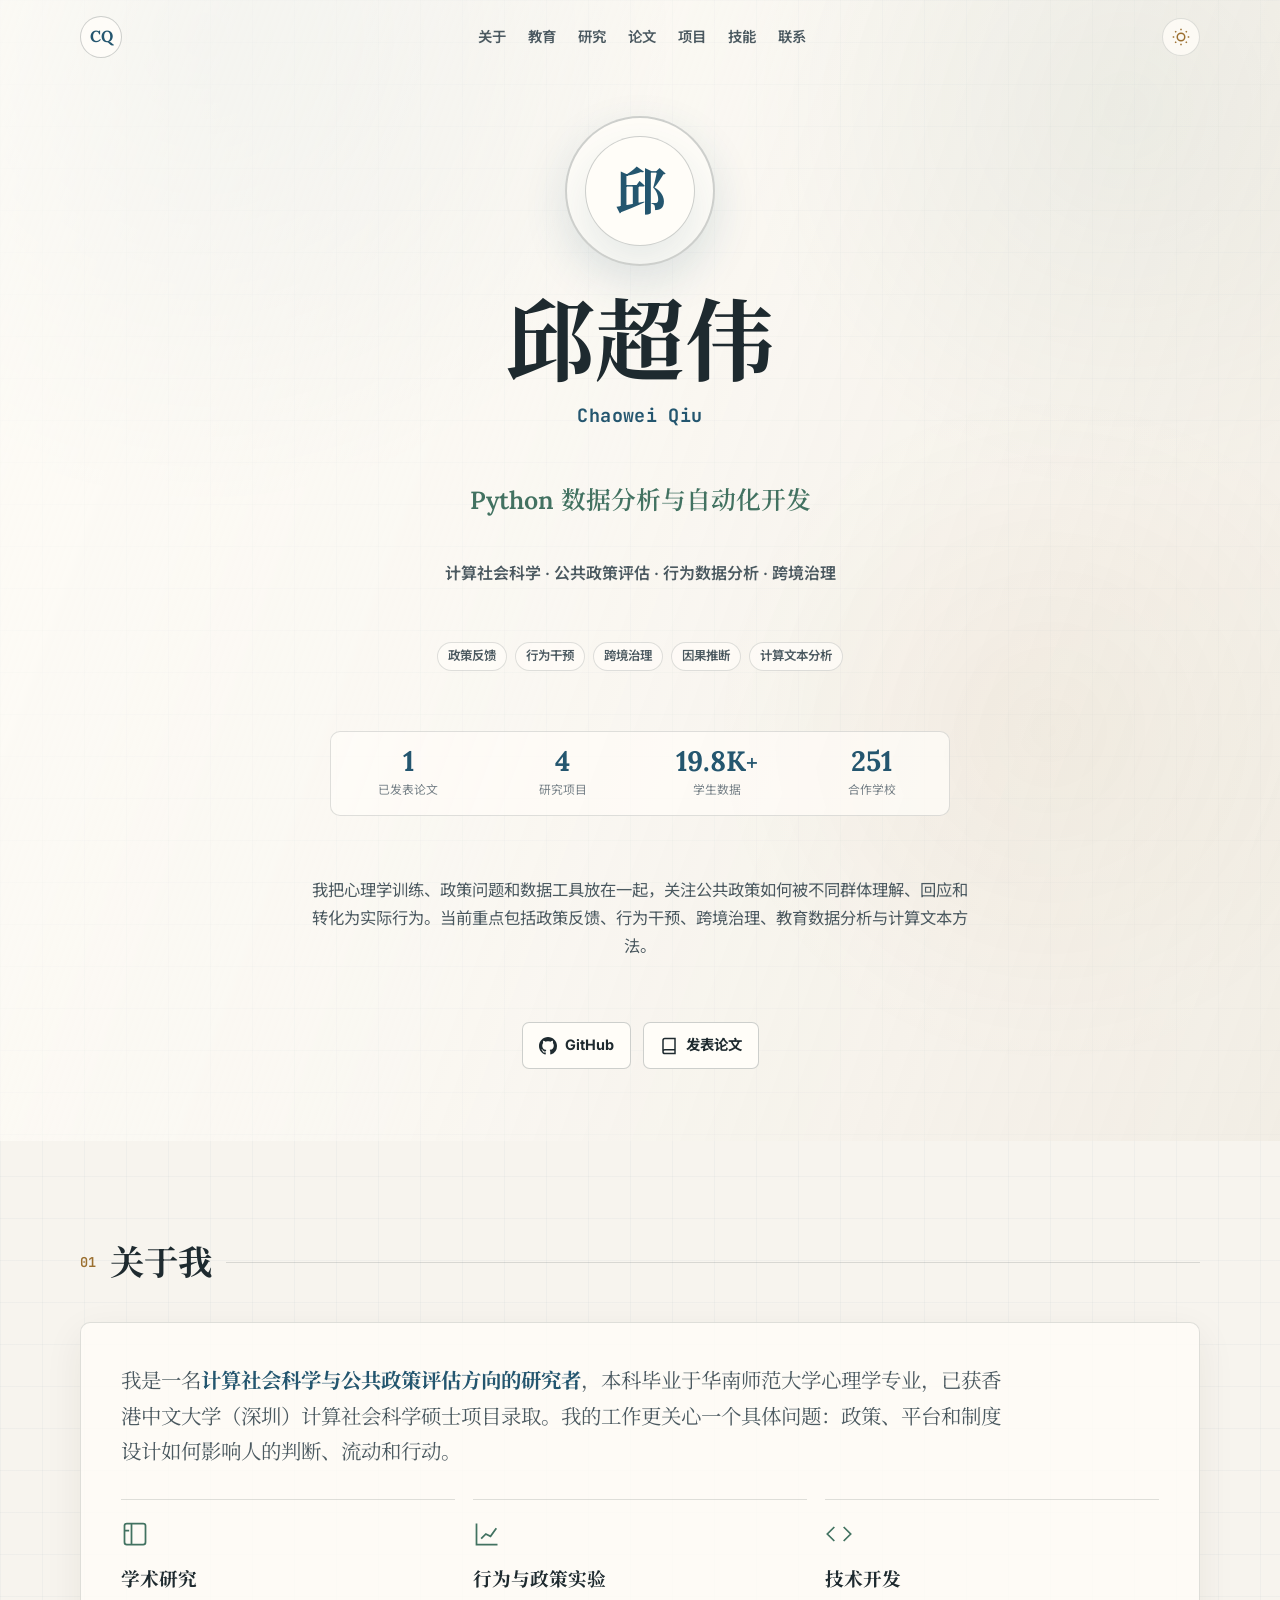
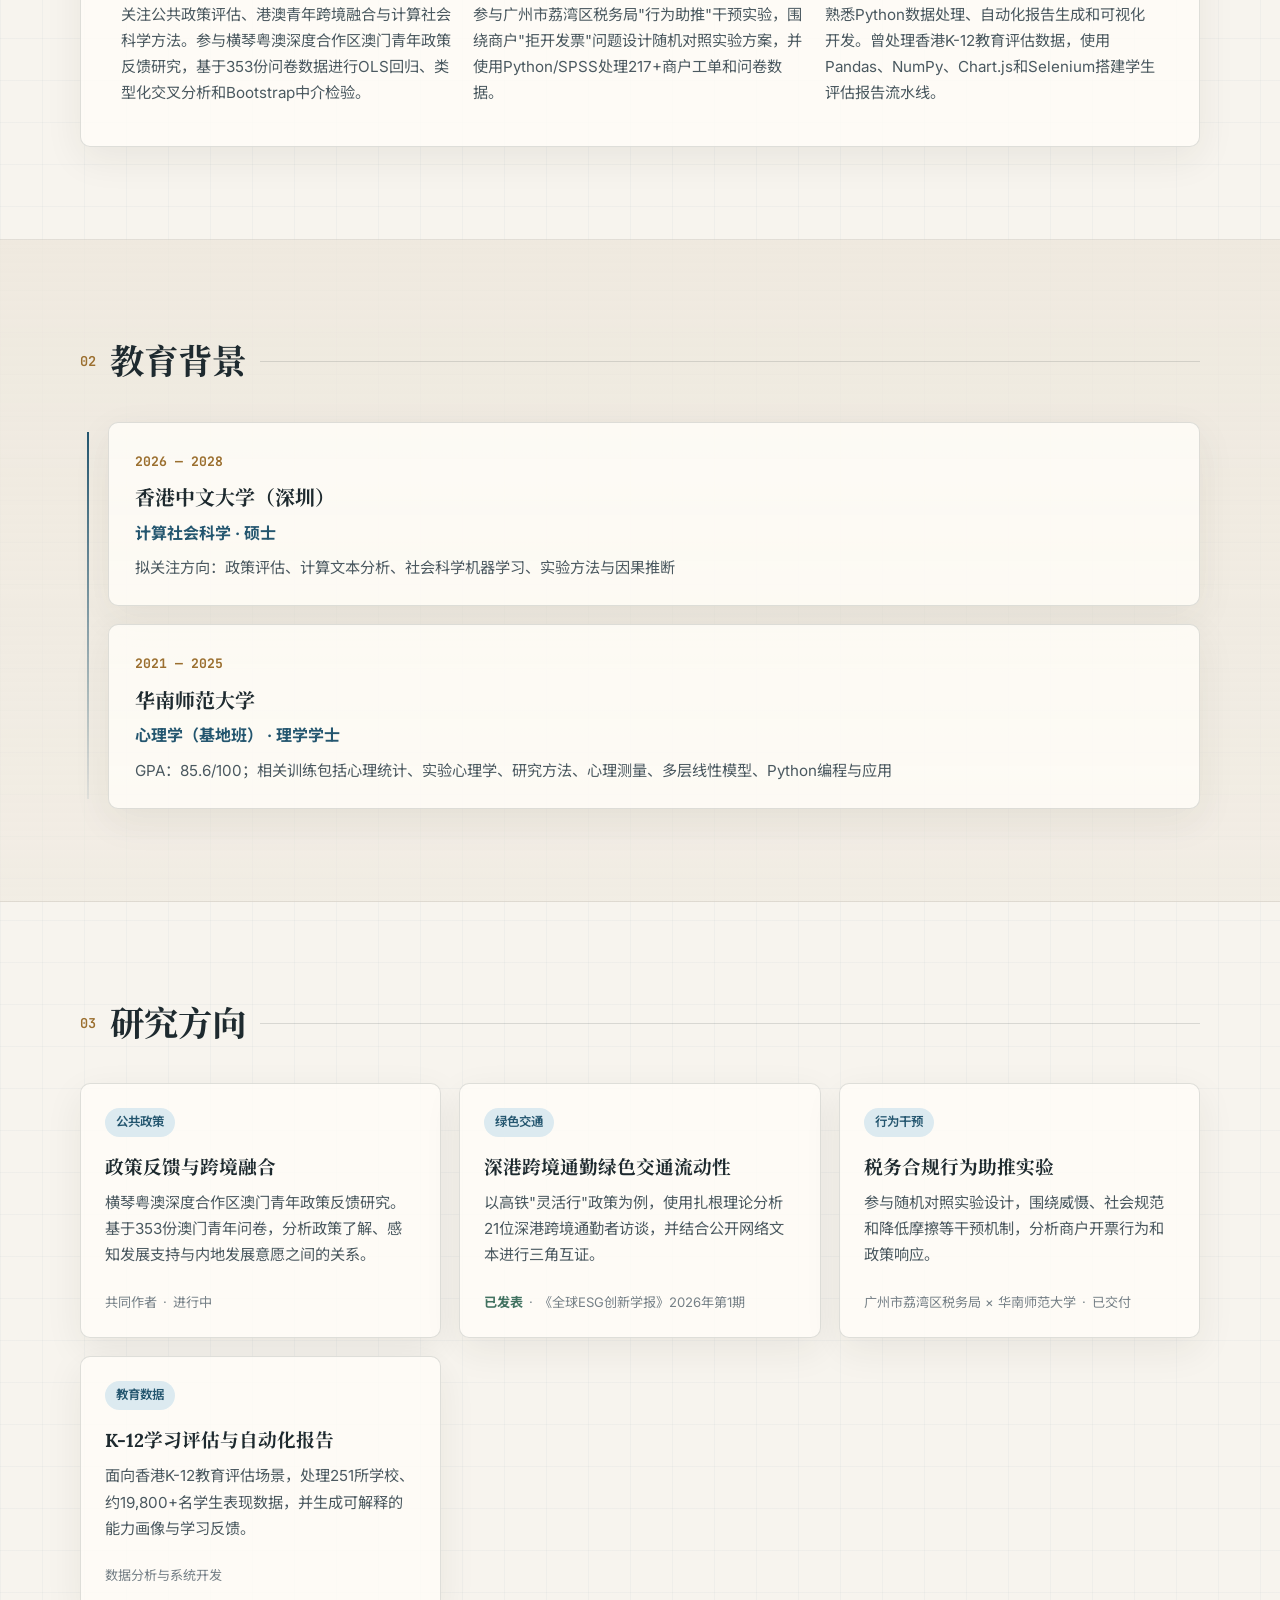
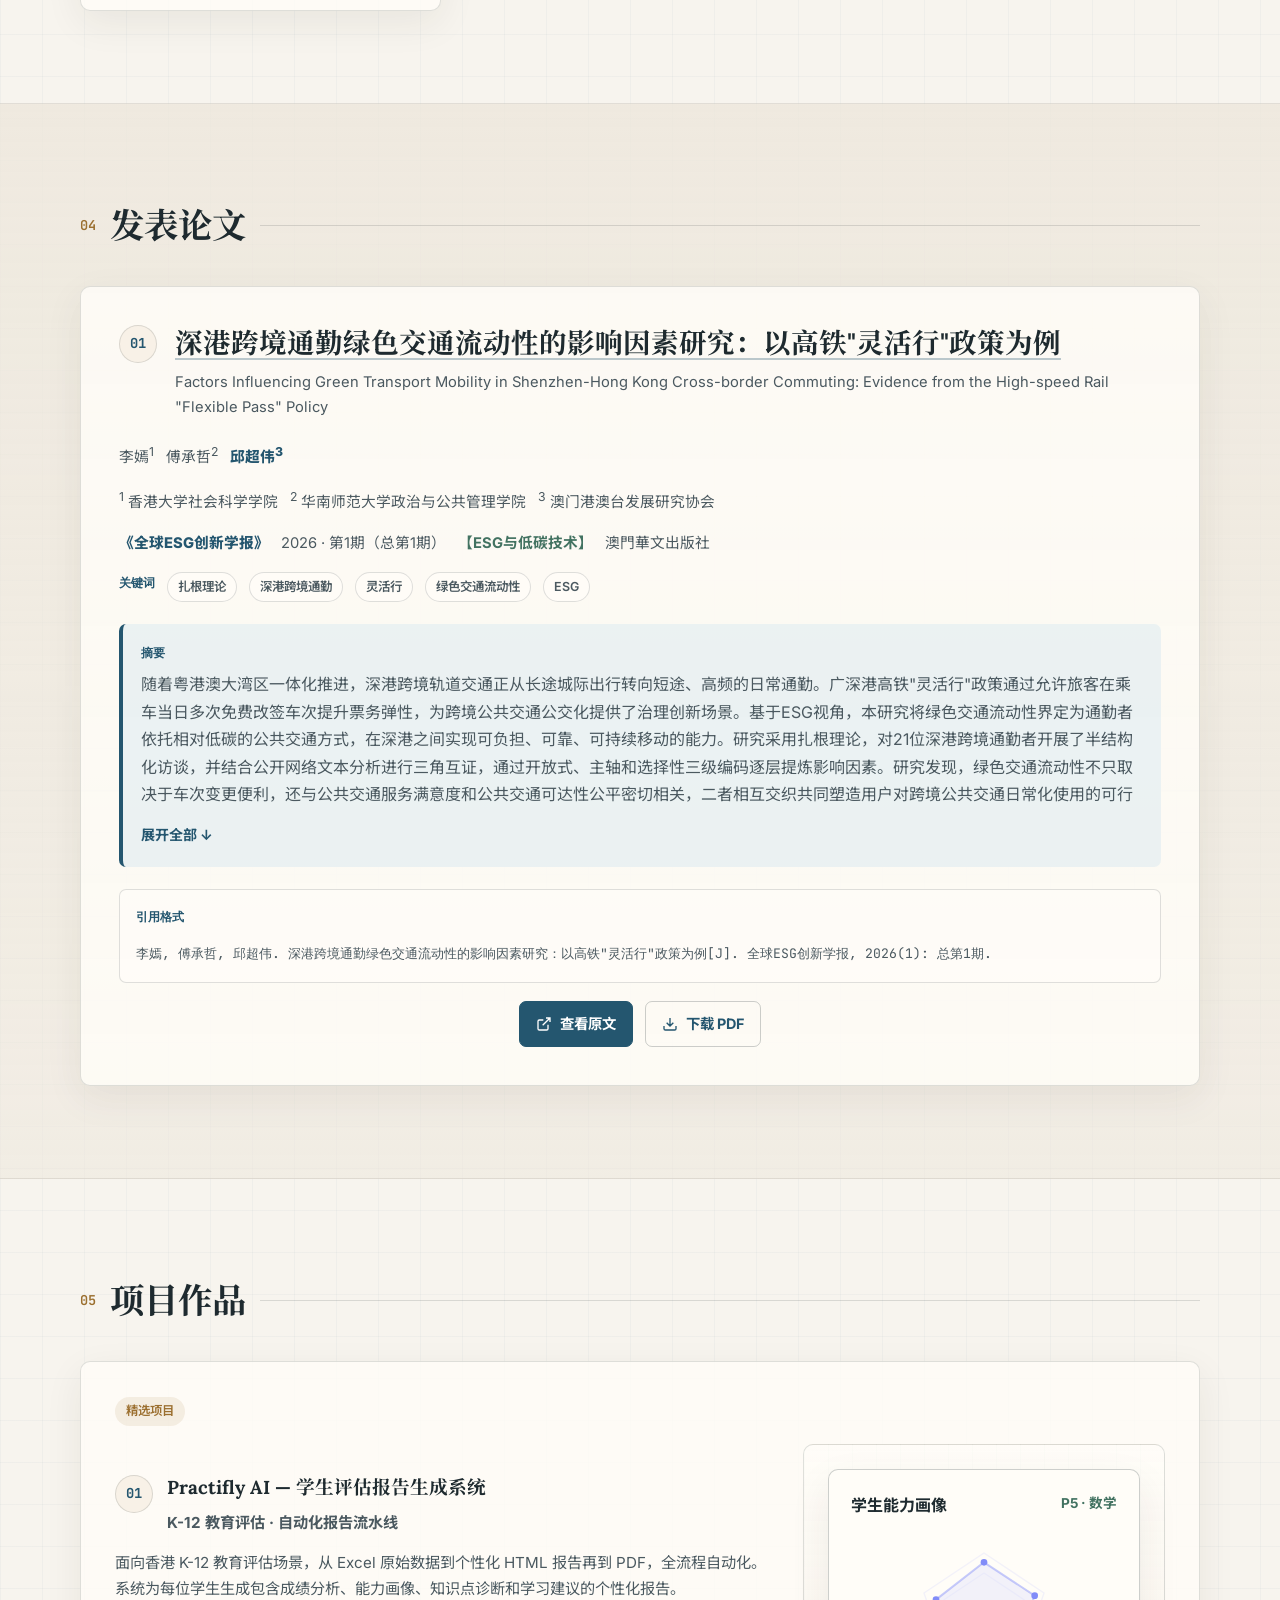
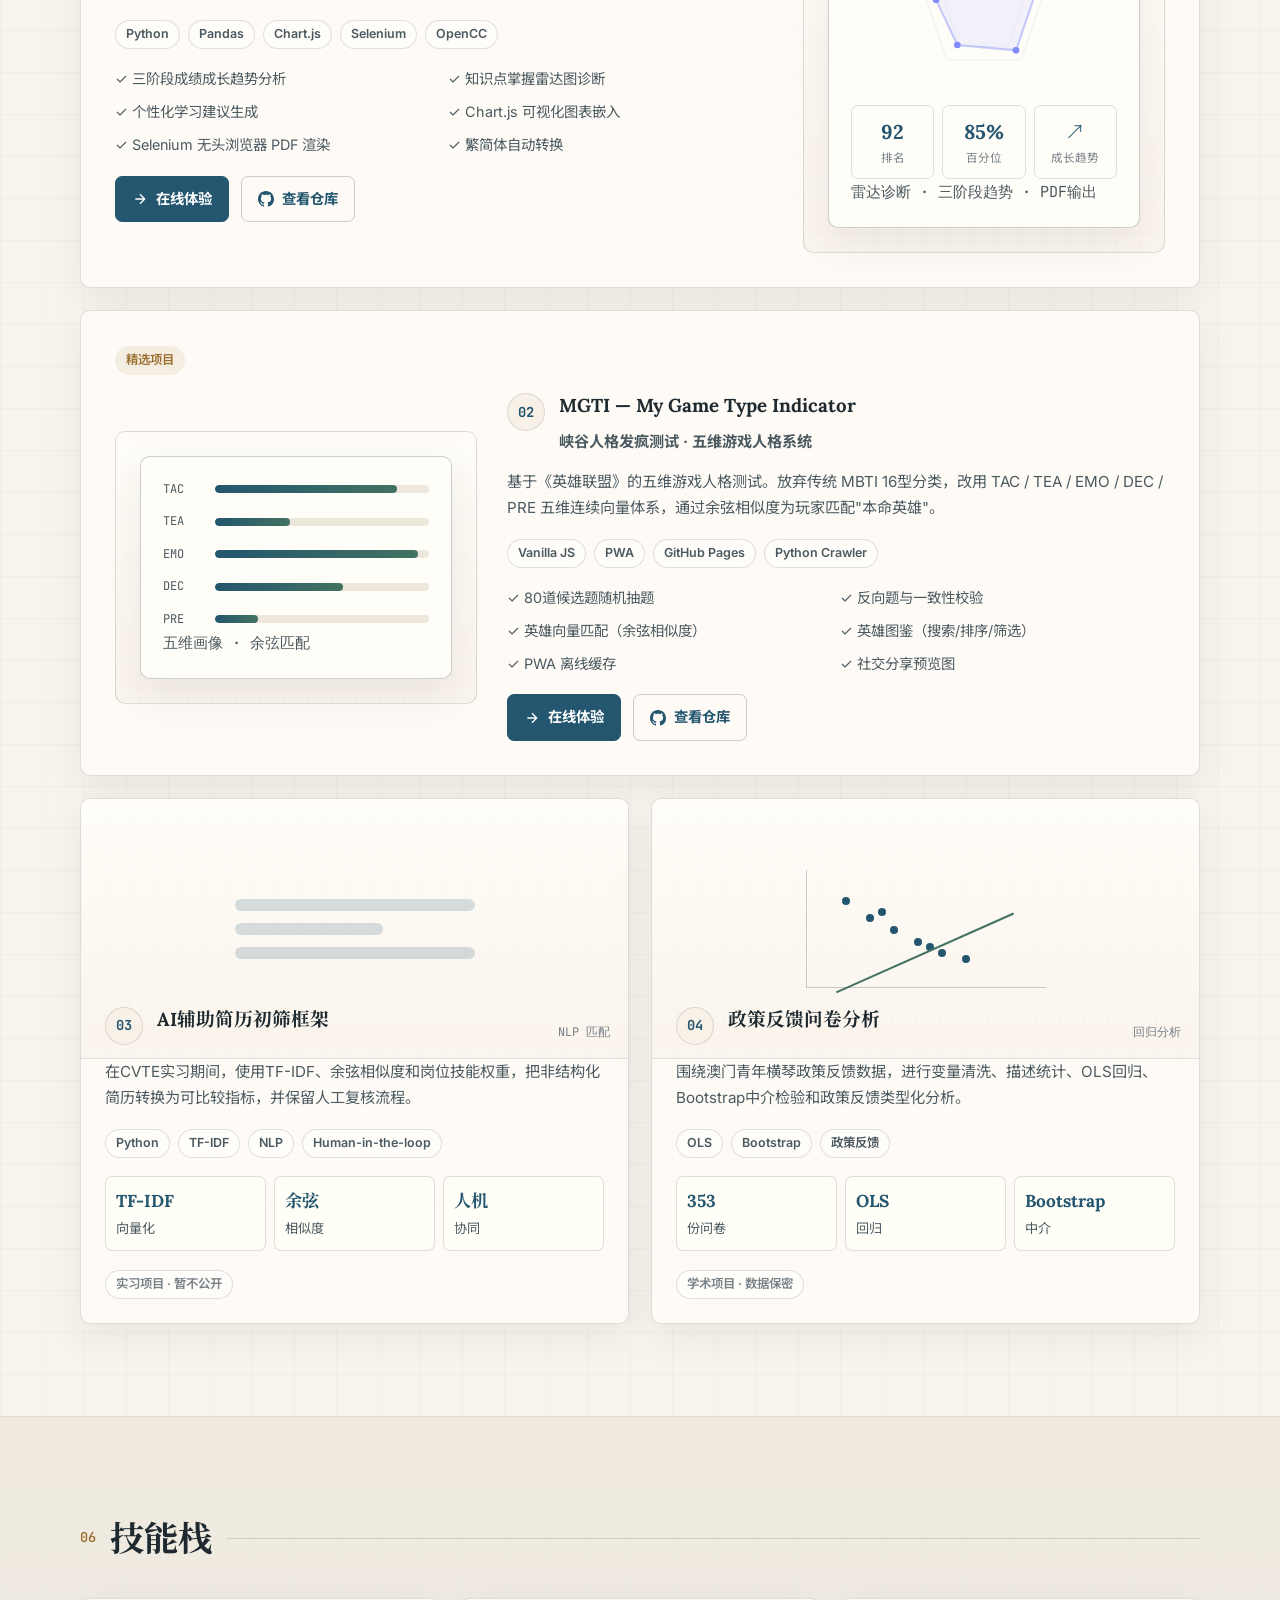
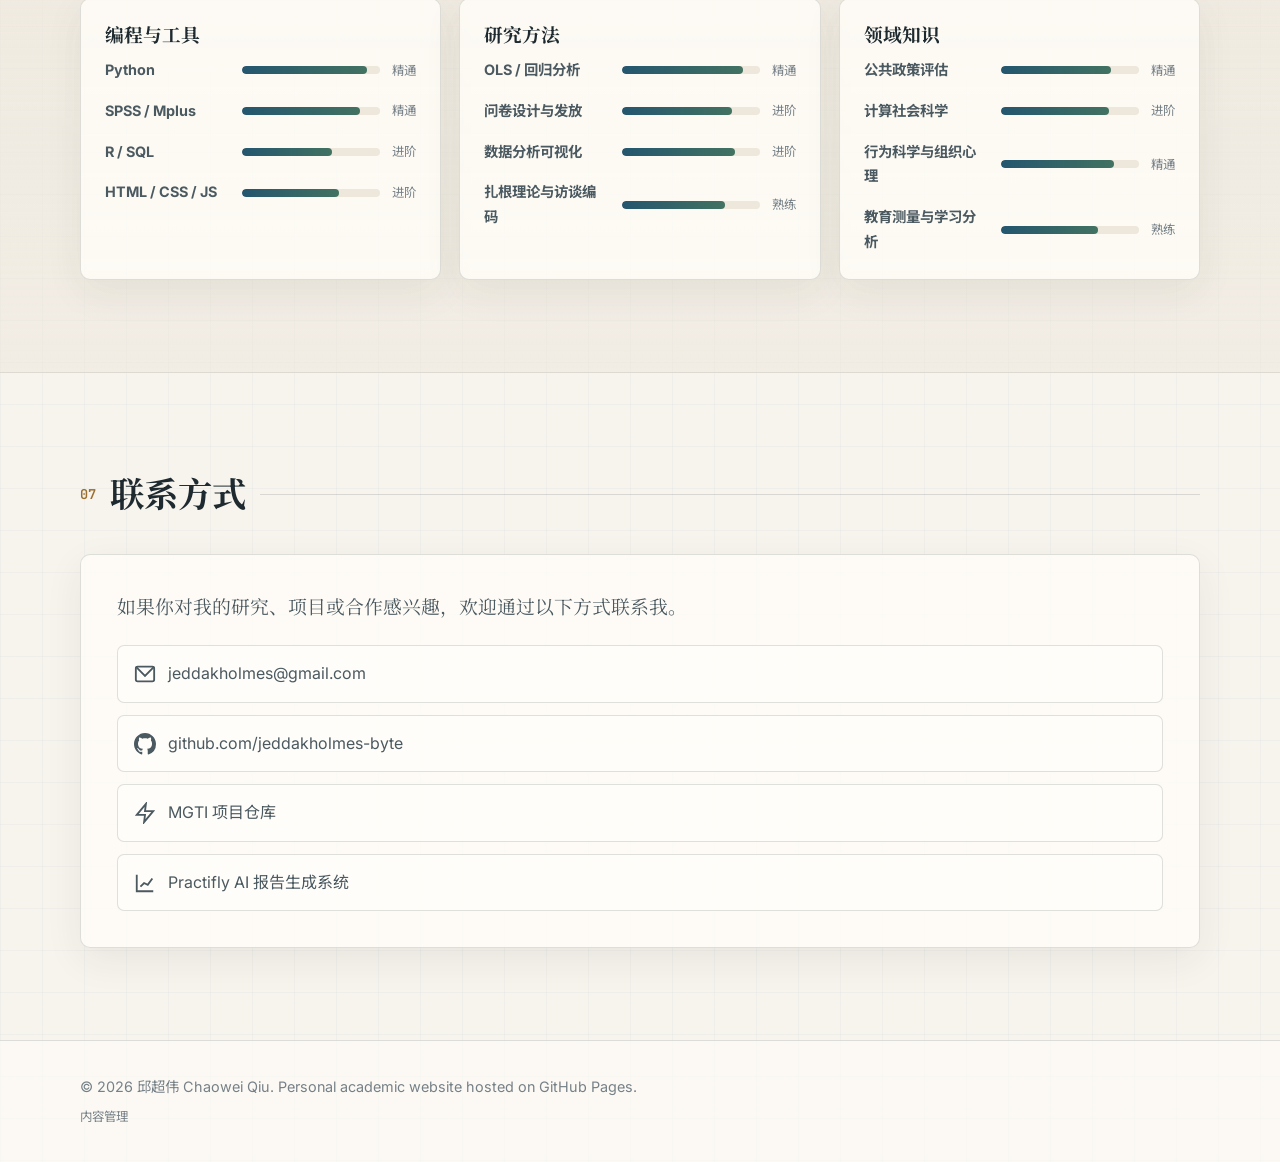
==== commit f55d89f3: "dark mode" ====
--- a/index.html
+++ b/index.html
@@ -1,8 +1,12 @@
 <!DOCTYPE html>
-<html lang="zh-CN">
+<html lang="zh-CN" data-theme="light">
 <head>
   <meta charset="UTF-8">
   <meta name="viewport" content="width=device-width, initial-scale=1.0">
+  <!-- Prevent FOUC: apply saved theme before paint -->
+  <script>
+    (function(){var t=localStorage.getItem('theme');if(!t||t==='system'){t=window.matchMedia('(prefers-color-scheme:dark)').matches?'dark':'light'}document.documentElement.setAttribute('data-theme',t)})();
+  </script>
   <meta name="description" content="邱超伟 (Chaowei Qiu) — 计算社会科学与公共政策评估方向研究者，关注政策反馈、行为干预、跨境治理、教育数据分析与因果推断。">
   <meta property="og:title" content="邱超伟 | Chaowei Qiu">
   <meta property="og:description" content="计算社会科学 · 公共政策评估 · 行为数据分析 · 跨境治理">
@@ -36,6 +40,10 @@
         <a href="#skills">技能</a>
         <a href="#contact">联系</a>
       </div>
+      <button class="theme-toggle" id="themeToggle" aria-label="切换主题" title="切换亮/暗主题">
+        <svg id="themeIconLight" viewBox="0 0 24 24" width="18" height="18" fill="none" stroke="currentColor" stroke-width="2"><circle cx="12" cy="12" r="5"/><path d="M12 1v2M12 21v2M4.22 4.22l1.42 1.42M18.36 18.36l1.42 1.42M1 12h2M21 12h2M4.22 19.78l1.42-1.42M18.36 5.64l1.42-1.42"/></svg>
+        <svg id="themeIconDark" viewBox="0 0 24 24" width="18" height="18" fill="none" stroke="currentColor" stroke-width="2" style="display:none"><path d="M21 12.79A9 9 0 1111.21 3 7 7 0 0021 12.79z"/></svg>
+      </button>
       <button class="nav-toggle" id="navToggle" aria-label="菜单" aria-expanded="false">
         <span></span><span></span><span></span>
       </button>
@@ -61,6 +69,7 @@
         <span class="hero-keyword">跨境治理</span>
         <span class="hero-keyword">因果推断</span>
         <span class="hero-keyword">计算文本分析</span>
+        <!-- INSERT: hero_keyword — 在此注释之后粘贴新的 Hero 关键词 -->
       </div>
       <div class="hero-stats">
         <div class="hero-stat">
@@ -158,6 +167,7 @@
             <p class="timeline-desc">GPA：85.6/100；相关训练包括心理统计、实验心理学、研究方法、心理测量、多层线性模型、Python编程与应用</p>
           </div>
         </div>
+        <!-- INSERT: education_item — 在此注释之后粘贴新的教育经历 timeline-item -->
       </div>
     </div>
   </section>
@@ -205,6 +215,7 @@
             <span>数据分析与系统开发</span>
           </div>
         </div>
+        <!-- INSERT: research_card — 在此注释之后粘贴新的研究方向卡片 -->
       </div>
     </div>
   </section>
@@ -278,6 +289,7 @@
           </a>
         </div>
       </article>
+      <!-- INSERT: publication_card — 在此注释之后粘贴新的论文条目 -->
     </div>
   </section>
 
@@ -400,6 +412,7 @@
         </div>
       </div>
 
+      <!-- INSERT: featured_project — 在此注释之后粘贴新的精选项目 -->
       <div class="projects-grid">
         <div class="glass-card project-card">
           <div class="project-card-visual project-visual-doc">
@@ -459,6 +472,7 @@
             <span class="project-status">学术项目 · 数据保密</span>
           </div>
         </div>
+        <!-- INSERT: project_card — 在此注释之后粘贴新的项目卡片 -->
       </div>
     </div>
   </section>
@@ -491,6 +505,7 @@
               <div class="skill-bar"><div class="skill-fill" style="width:70%"></div></div>
               <span class="skill-level">进阶</span>
             </div>
+            <!-- INSERT: skill_programming — 在此注释之后粘贴新的编程工具技能条目 -->
           </div>
         </div>
         <div class="glass-card skill-group">
@@ -516,6 +531,7 @@
               <div class="skill-bar"><div class="skill-fill" style="width:75%"></div></div>
               <span class="skill-level">熟练</span>
             </div>
+            <!-- INSERT: skill_methods — 在此注释之后粘贴新的研究方法技能条目 -->
           </div>
         </div>
         <div class="glass-card skill-group">
@@ -541,6 +557,7 @@
               <div class="skill-bar"><div class="skill-fill" style="width:70%"></div></div>
               <span class="skill-level">熟练</span>
             </div>
+            <!-- INSERT: skill_domain — 在此注释之后粘贴新的领域知识技能条目 -->
           </div>
         </div>
       </div>
@@ -584,6 +601,7 @@
   <footer class="footer">
     <div class="container">
       <p>&copy; 2026 邱超伟 Chaowei Qiu. Personal academic website hosted on GitHub Pages.</p>
+      <p style="margin-top:6px;font-size:0.78rem"><a href="admin.html" style="color:var(--muted);text-decoration:none">内容管理</a></p>
     </div>
   </footer>
 
--- a/css/style.css
+++ b/css/style.css
@@ -26,6 +26,186 @@
   --ease: 180ms ease;
 }
 
+/* ── Dark Theme ── */
+[data-theme="dark"] {
+  --bg: #1a1d23;
+  --bg-soft: #22252d;
+  --paper: #252830;
+  --paper-muted: #2a2d35;
+  --ink: #e8e4dd;
+  --ink-soft: #b8b3aa;
+  --muted: #88837c;
+  --line: rgba(232, 228, 221, 0.10);
+  --line-strong: rgba(232, 228, 221, 0.18);
+  --blue: #7eb8d0;
+  --blue-soft: #1e3440;
+  --green: #7db8a0;
+  --gold: #c9a04c;
+  --red: #c97068;
+  --shadow: 0 12px 38px rgba(0, 0, 0, 0.38);
+}
+
+/* ── Dark-theme overrides for inline colours not covered by vars ── */
+[data-theme="dark"] body {
+  background:
+    linear-gradient(90deg, rgba(126, 184, 208, 0.04) 1px, transparent 1px),
+    linear-gradient(rgba(126, 184, 208, 0.04) 1px, transparent 1px),
+    var(--bg);
+  background-size: 42px 42px;
+}
+
+[data-theme="dark"] body::before {
+  background:
+    radial-gradient(circle at 16% 4%, rgba(126, 184, 208, 0.15), transparent 34%),
+    radial-gradient(circle at 88% 12%, rgba(125, 184, 160, 0.12), transparent 28%);
+}
+
+[data-theme="dark"] .nav.scrolled,
+[data-theme="dark"] .nav:has(.nav-links.open) {
+  background: rgba(37, 40, 48, 0.94);
+}
+
+[data-theme="dark"] .nav-logo,
+[data-theme="dark"] .nav-toggle {
+  background: rgba(37, 40, 48, 0.9);
+}
+
+[data-theme="dark"] .section-alt {
+  background: linear-gradient(180deg, rgba(34, 37, 45, 0.82), rgba(34, 37, 45, 0.54));
+  border-color: rgba(232, 228, 221, 0.06);
+}
+
+[data-theme="dark"] .hero-bg {
+  background:
+    linear-gradient(110deg, rgba(37, 40, 48, 0.86) 0%, rgba(37, 40, 48, 0.4) 48%, rgba(34, 37, 45, 0.56) 100%),
+    radial-gradient(circle at 82% 64%, rgba(201, 160, 76, 0.12), transparent 26%);
+}
+
+[data-theme="dark"] .hero-avatar {
+  background:
+    linear-gradient(180deg, rgba(37, 40, 48, 0.88), rgba(42, 45, 53, 0.96)),
+    repeating-linear-gradient(135deg, transparent 0 14px, rgba(126, 184, 208, 0.06) 14px 15px);
+}
+
+[data-theme="dark"] .glass-card {
+  background: rgba(37, 40, 48, 0.88);
+}
+
+[data-theme="dark"] .glass-card::before {
+  background: radial-gradient(circle 280px at var(--mx, 50%) var(--my, 50%), rgba(126, 184, 208, 0.12), transparent 65%);
+}
+
+[data-theme="dark"] .btn-primary {
+  color: #1a1d23;
+}
+
+[data-theme="dark"] .pub-abstract {
+  background: rgba(30, 52, 64, 0.5);
+}
+
+[data-theme="dark"] .pub-cite {
+  background: rgba(37, 40, 48, 0.7);
+}
+
+[data-theme="dark"] .pub-title a {
+  color: var(--ink);
+  text-decoration-color: rgba(126, 184, 208, 0.4);
+}
+
+[data-theme="dark"] .timeline::before {
+  background: linear-gradient(var(--blue), rgba(126, 184, 208, 0.1));
+}
+
+[data-theme="dark"] .timeline-dot {
+  border-color: var(--paper);
+}
+
+[data-theme="dark"] .hero-link:hover,
+[data-theme="dark"] .btn:hover,
+[data-theme="dark"] .contact-link:hover {
+  border-color: rgba(126, 184, 208, 0.44);
+  box-shadow: 0 14px 30px rgba(126, 184, 208, 0.14);
+}
+
+[data-theme="dark"] .hero-keyword,
+[data-theme="dark"] .project-tags span,
+[data-theme="dark"] .pub-kw,
+[data-theme="dark"] .project-status,
+[data-theme="dark"] .project-featured-badge {
+  background: rgba(37, 40, 48, 0.78);
+}
+
+[data-theme="dark"] .research-tag {
+  background: var(--blue-soft);
+}
+
+[data-theme="dark"] .hero-stats {
+  background: rgba(37, 40, 48, 0.78);
+}
+
+[data-theme="dark"] .contact-link {
+  background: rgba(37, 40, 48, 0.78);
+}
+
+[data-theme="dark"] .footer {
+  background: rgba(37, 40, 48, 0.6);
+}
+
+[data-theme="dark"] .project-featured-visual,
+[data-theme="dark"] .project-card-visual {
+  background:
+    linear-gradient(180deg, rgba(37, 40, 48, 0.9), rgba(42, 45, 53, 0.76)),
+    linear-gradient(90deg, rgba(126, 184, 208, 0.1) 1px, transparent 1px);
+  background-size: auto, 24px 100%;
+}
+
+[data-theme="dark"] .project-metric {
+  background: rgba(37, 40, 48, 0.7);
+}
+
+[data-theme="dark"] .mgti-preview,
+[data-theme="dark"] .report-preview {
+  background: var(--paper);
+}
+
+[data-theme="dark"] .nav-links.open {
+  background: rgba(37, 40, 48, 0.98);
+}
+
+/* ── Theme Toggle Button ── */
+.theme-toggle {
+  display: inline-flex;
+  align-items: center;
+  justify-content: center;
+  width: 38px;
+  height: 38px;
+  padding: 0;
+  border: 1px solid var(--line);
+  border-radius: 50%;
+  background: rgba(255, 253, 248, 0.8);
+  color: var(--gold);
+  cursor: pointer;
+  transition: background var(--ease), border-color var(--ease), transform var(--ease);
+  flex-shrink: 0;
+}
+
+[data-theme="dark"] .theme-toggle {
+  background: rgba(37, 40, 48, 0.85);
+}
+
+.theme-toggle:hover {
+  border-color: var(--gold);
+  transform: rotate(15deg);
+}
+
+/* ── Transition on theme change ── */
+html.theme-transition,
+html.theme-transition *,
+html.theme-transition *::before,
+html.theme-transition *::after {
+  transition: background-color 300ms ease, color 200ms ease, border-color 300ms ease, box-shadow 300ms ease !important;
+}
+
 *,
 *::before,
 *::after {
@@ -230,25 +410,23 @@
   width: min(100%, var(--max-width));
   margin: 0 auto;
   display: grid;
-  grid-template-columns: minmax(0, 0.95fr) minmax(320px, 0.65fr);
-  gap: 56px;
-  align-items: center;
-  text-align: left;
+  grid-template-columns: 1fr;
+  gap: 32px;
+  justify-items: center;
+  text-align: center;
 }
 
 .hero-avatar {
-  grid-column: 2;
-  grid-row: 1 / span 7;
-  justify-self: end;
-  align-self: stretch;
-  width: min(100%, 360px);
-  min-height: 460px;
-  border-radius: 18px;
-  border: 1px solid var(--line);
-  background:
-    linear-gradient(180deg, rgba(255, 253, 248, 0.84), rgba(248, 241, 231, 0.96)),
-    repeating-linear-gradient(135deg, transparent 0 14px, rgba(36, 86, 111, 0.045) 14px 15px);
-  box-shadow: var(--shadow);
+  grid-column: 1;
+  grid-row: 1;
+  justify-self: center;
+  width: 150px;
+  min-height: 150px;
+  height: 150px;
+  border-radius: 50%;
+  border: 2px solid var(--line-strong);
+  background: var(--paper);
+  box-shadow: 0 16px 44px rgba(36, 86, 111, 0.14);
   display: flex;
   align-items: center;
   justify-content: center;
@@ -256,34 +434,14 @@
   position: relative;
 }
 
-.hero-avatar::before {
-  content: "政策反馈 / 行为数据 / 跨境治理";
-  position: absolute;
-  top: 24px;
-  left: 24px;
-  right: 24px;
-  color: var(--muted);
-  font-family: var(--font-mono);
-  font-size: 0.74rem;
-  line-height: 1.6;
-  text-transform: uppercase;
-}
-
+.hero-avatar::before,
 .hero-avatar::after {
-  content: "";
-  position: absolute;
-  inset: auto 24px 24px 24px;
-  height: 150px;
-  border-top: 1px solid var(--line);
-  background:
-    linear-gradient(180deg, transparent 0 30%, rgba(36, 86, 111, 0.07)),
-    linear-gradient(90deg, rgba(36, 86, 111, 0.16) 1px, transparent 1px);
-  background-size: auto, 28px 100%;
+  display: none;
 }
 
 .avatar-placeholder {
-  width: 150px;
-  height: 150px;
+  width: 110px;
+  height: 110px;
   display: flex;
   align-items: center;
   justify-content: center;
@@ -292,7 +450,7 @@
   background: var(--paper);
   color: var(--blue);
   font-family: var(--font-serif);
-  font-size: 4rem;
+  font-size: 3.2rem;
   font-weight: 700;
   box-shadow: 0 20px 50px rgba(36, 86, 111, 0.12);
 }
@@ -341,6 +499,7 @@
   flex-wrap: wrap;
   gap: 8px;
   margin: 0 0 28px;
+  justify-content: center;
 }
 
 .hero-keyword,
@@ -367,7 +526,7 @@
   grid-template-columns: repeat(4, minmax(0, 1fr));
   gap: 0;
   width: min(100%, 620px);
-  margin: 0 0 28px;
+  margin: 0 auto 28px;
   border: 1px solid var(--line);
   border-radius: var(--radius);
   background: rgba(255, 253, 248, 0.7);
@@ -410,7 +569,7 @@
 
 .hero-bio {
   max-width: 660px;
-  margin: 0 0 30px;
+  margin: 0 auto 30px;
   color: var(--ink-soft);
   font-size: 1.02rem;
 }
@@ -422,6 +581,7 @@
   flex-wrap: wrap;
   gap: 12px;
   align-items: center;
+  justify-content: center;
 }
 
 .hero-link,
@@ -871,6 +1031,10 @@
   width: calc(50% - 4px);
 }
 
+.project-links {
+  justify-content: flex-start;
+}
+
 .project-featured-visual,
 .project-card-visual {
   border: 1px solid var(--line);
@@ -905,7 +1069,7 @@
 }
 
 .project-card-body {
-  padding: 24px;
+  padding: 28px 24px 24px;
 }
 
 .project-metrics {
@@ -1257,27 +1421,19 @@
   }
 
   .hero-content {
-    grid-template-columns: 1fr;
-    gap: 28px;
+    gap: 24px;
   }
 
   .hero-avatar {
-    grid-column: auto;
-    grid-row: auto;
-    order: 2;
-    justify-self: stretch;
-    min-height: 260px;
-    width: 100%;
-  }
-
-  .hero-avatar::after {
-    height: 70px;
+    width: 120px;
+    min-height: 120px;
+    height: 120px;
   }
 
   .avatar-placeholder {
-    width: 118px;
-    height: 118px;
-    font-size: 3.1rem;
+    width: 90px;
+    height: 90px;
+    font-size: 2.6rem;
   }
 
   .about-grid,
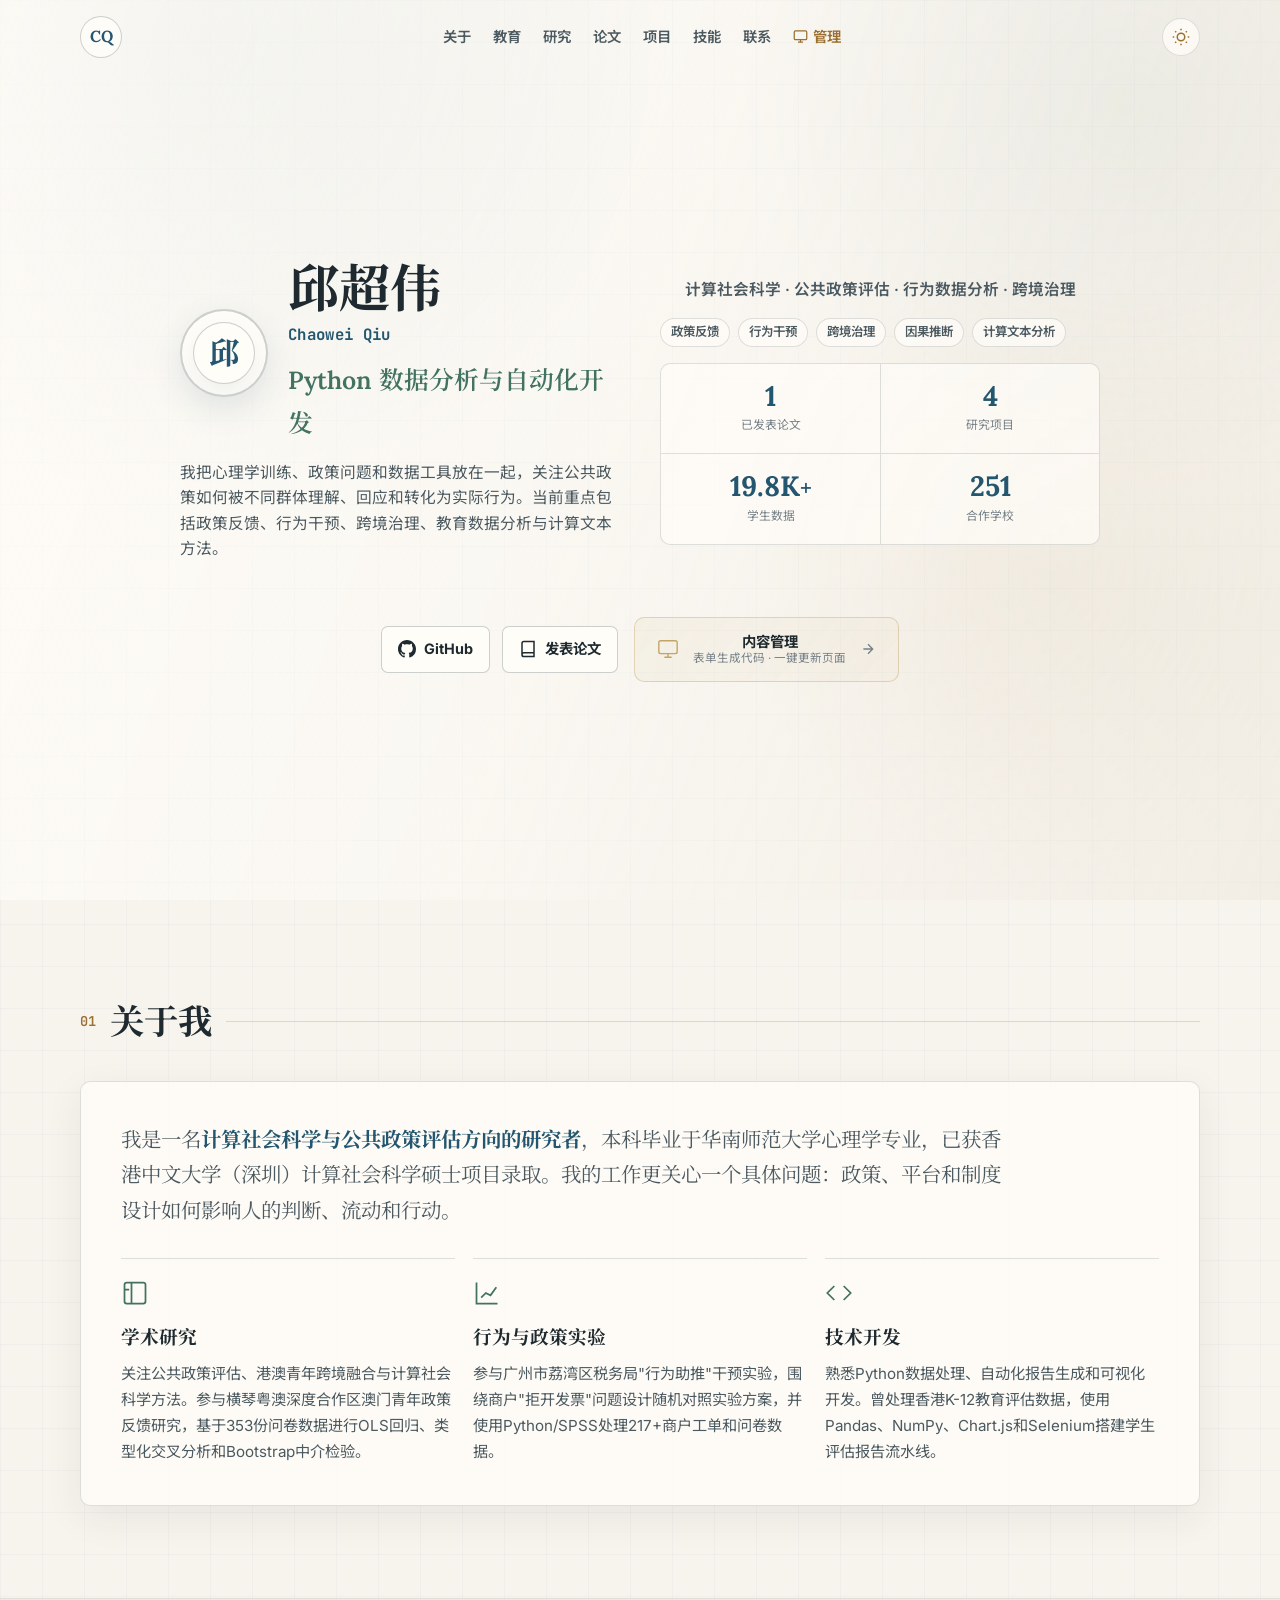
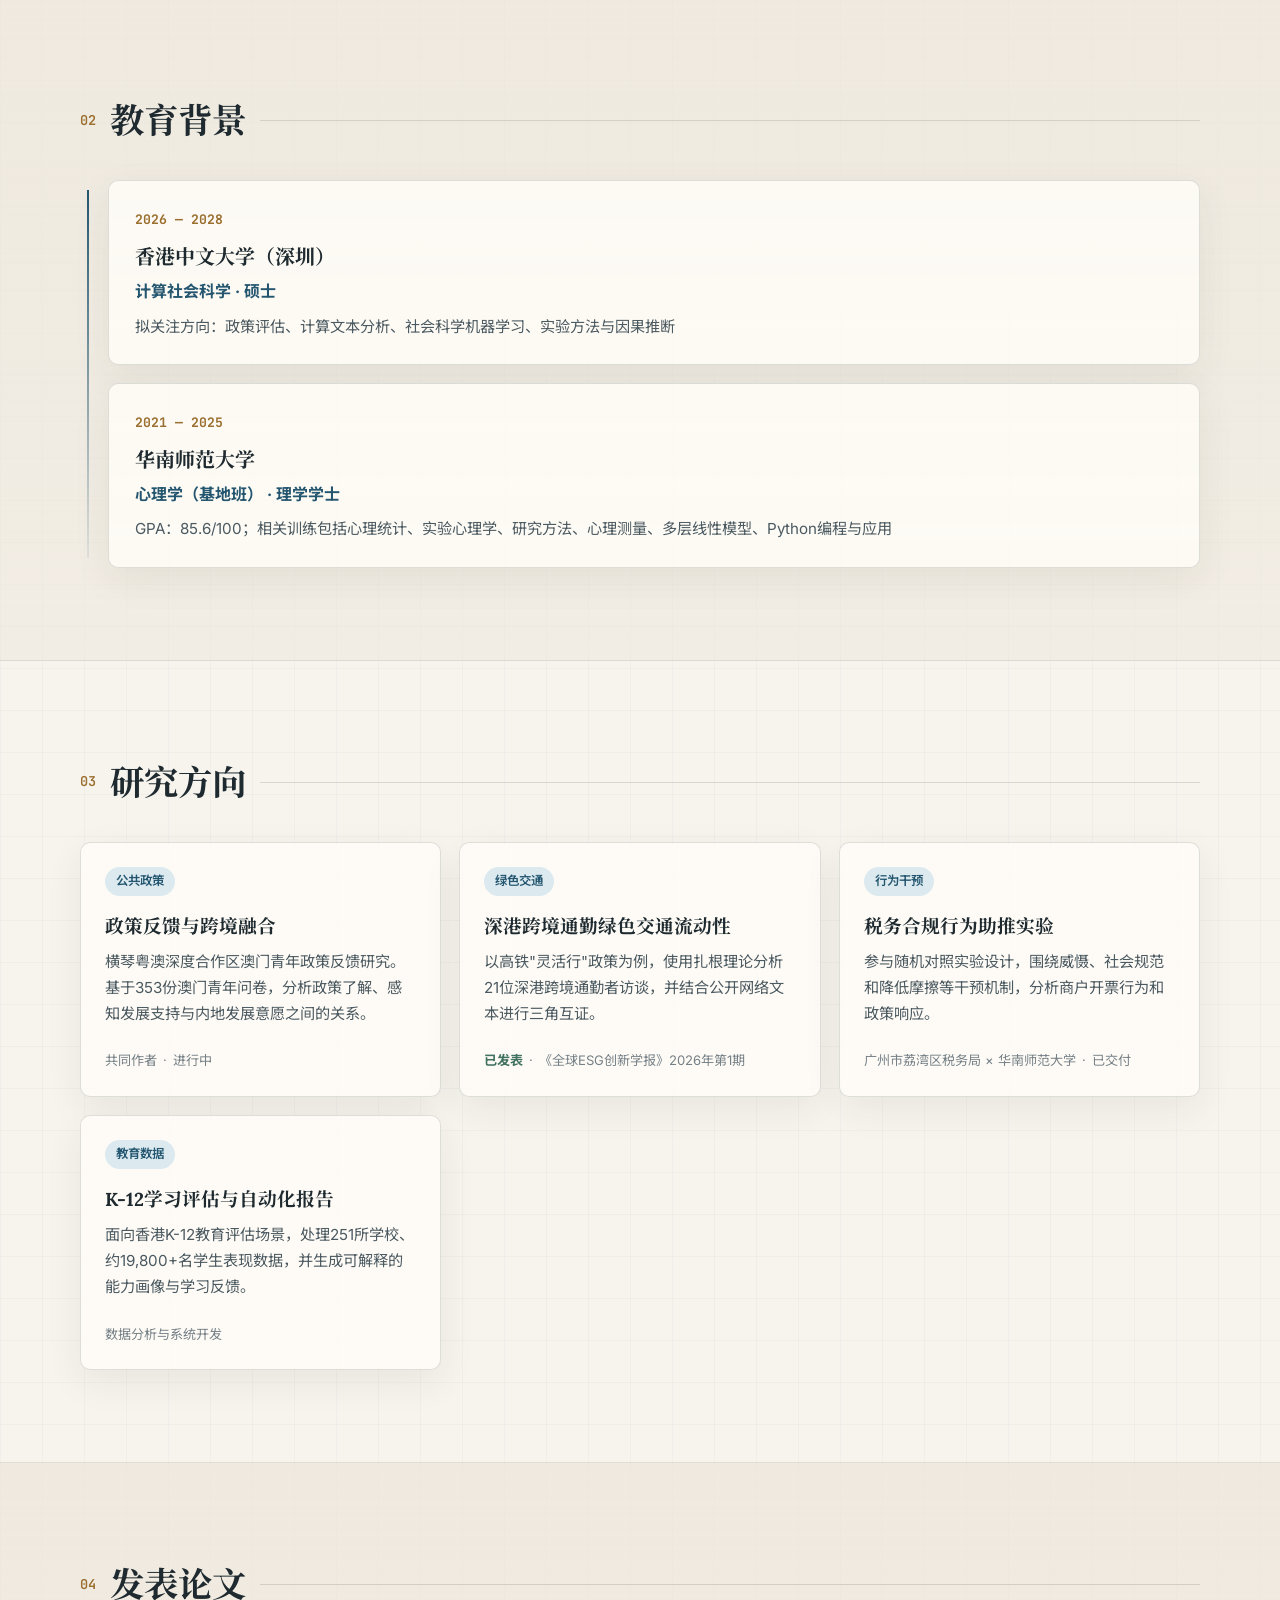
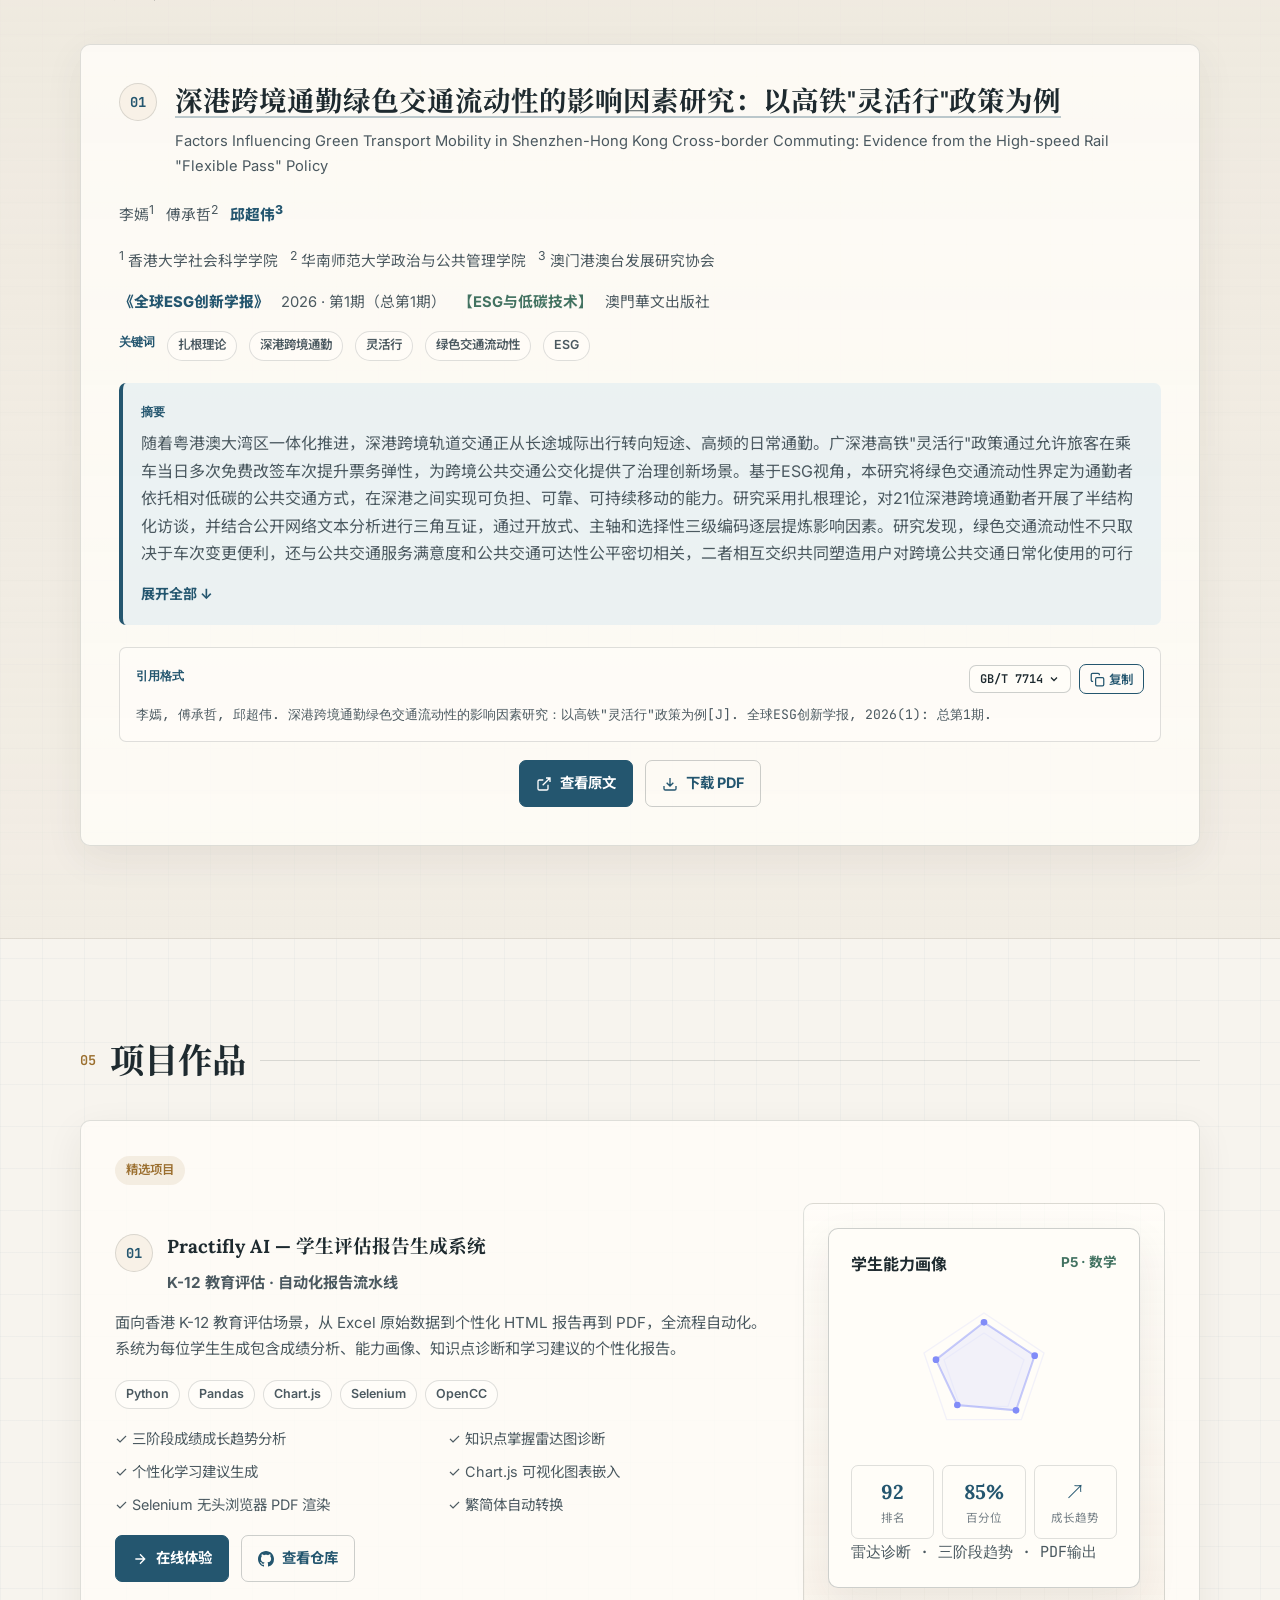
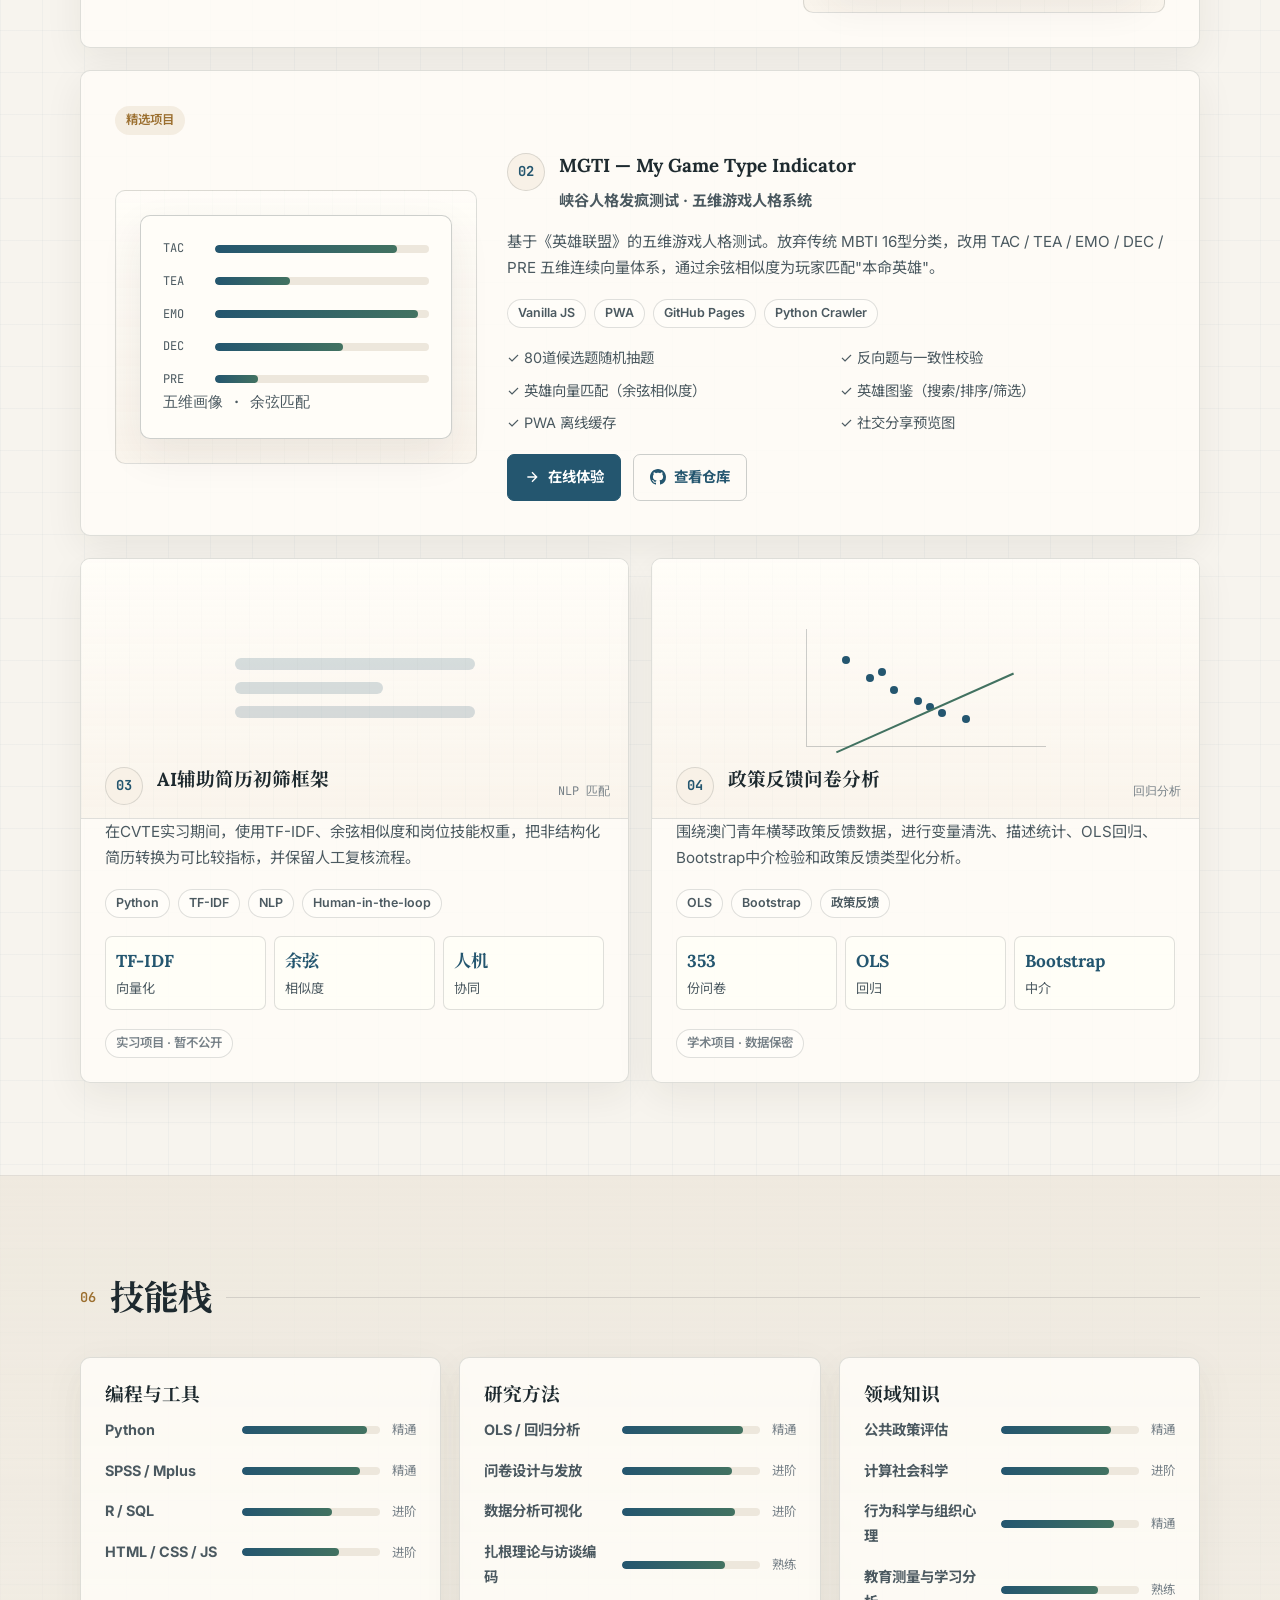
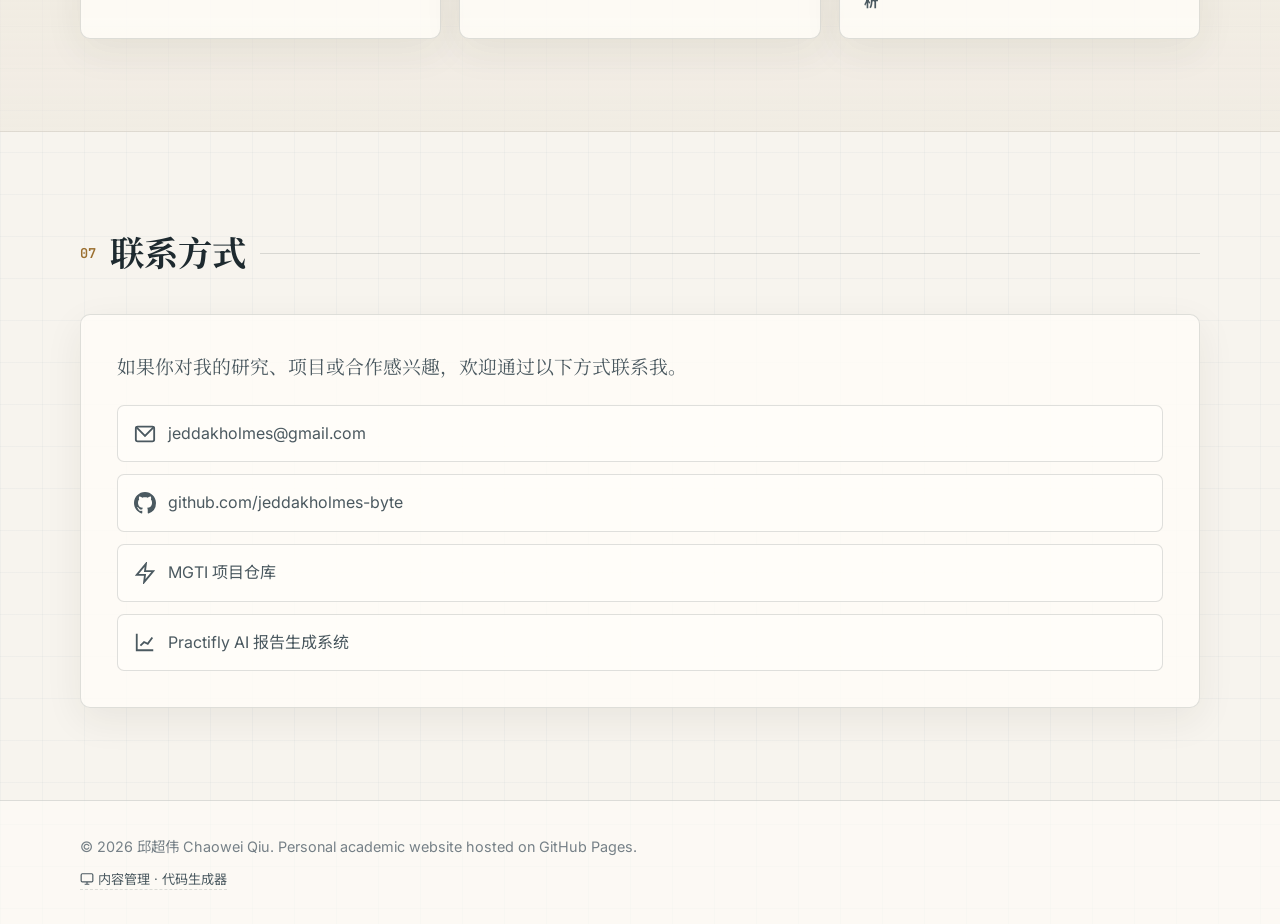
==== commit 900ce5a8: "design changed" ====
--- a/index.html
+++ b/index.html
@@ -39,6 +39,10 @@
         <a href="#projects">项目</a>
         <a href="#skills">技能</a>
         <a href="#contact">联系</a>
+        <a href="admin.html" class="nav-admin" title="内容管理 · 代码生成器">
+          <svg viewBox="0 0 24 24" width="15" height="15" fill="none" stroke="currentColor" stroke-width="2"><rect x="2" y="3" width="20" height="14" rx="2"/><path d="M8 21h8M12 17v4"/></svg>
+          管理
+        </a>
       </div>
       <button class="theme-toggle" id="themeToggle" aria-label="切换主题" title="切换亮/暗主题">
         <svg id="themeIconLight" viewBox="0 0 24 24" width="18" height="18" fill="none" stroke="currentColor" stroke-width="2"><circle cx="12" cy="12" r="5"/><path d="M12 1v2M12 21v2M4.22 4.22l1.42 1.42M18.36 18.36l1.42 1.42M1 12h2M21 12h2M4.22 19.78l1.42-1.42M18.36 5.64l1.42-1.42"/></svg>
@@ -54,53 +58,72 @@
   <section class="hero" id="hero">
     <div class="hero-bg"></div>
     <div class="hero-content">
-      <div class="hero-avatar">
-        <div class="avatar-placeholder">邱</div>
-      </div>
-      <h1 class="hero-name">
-        <span class="hero-name-cn">邱超伟</span>
-        <span class="hero-name-en">Chaowei Qiu</span>
-      </h1>
-      <p class="hero-tagline" id="typewriter"></p>
-      <p class="hero-subtitle">计算社会科学 · 公共政策评估 · 行为数据分析 · 跨境治理</p>
-      <div class="hero-keywords">
-        <span class="hero-keyword">政策反馈</span>
-        <span class="hero-keyword">行为干预</span>
-        <span class="hero-keyword">跨境治理</span>
-        <span class="hero-keyword">因果推断</span>
-        <span class="hero-keyword">计算文本分析</span>
-        <!-- INSERT: hero_keyword — 在此注释之后粘贴新的 Hero 关键词 -->
-      </div>
-      <div class="hero-stats">
-        <div class="hero-stat">
-          <span class="hero-stat-num">1</span>
-          <span class="hero-stat-label">已发表论文</span>
-        </div>
-        <div class="hero-stat-sep"></div>
-        <div class="hero-stat">
-          <span class="hero-stat-num">4</span>
-          <span class="hero-stat-label">研究项目</span>
-        </div>
-        <div class="hero-stat-sep"></div>
-        <div class="hero-stat">
-          <span class="hero-stat-num">19.8K<span class="hero-stat-suffix">+</span></span>
-          <span class="hero-stat-label">学生数据</span>
-        </div>
-        <div class="hero-stat-sep"></div>
-        <div class="hero-stat">
-          <span class="hero-stat-num">251</span>
-          <span class="hero-stat-label">合作学校</span>
-        </div>
-      </div>
-      <p class="hero-bio">我把心理学训练、政策问题和数据工具放在一起，关注公共政策如何被不同群体理解、回应和转化为实际行为。当前重点包括政策反馈、行为干预、跨境治理、教育数据分析与计算文本方法。</p>
-      <div class="hero-links">
-        <a href="https://github.com/jeddakholmes-byte" target="_blank" class="hero-link" rel="noopener">
-          <svg viewBox="0 0 24 24" width="18" height="18" fill="currentColor"><path d="M12 0C5.37 0 0 5.37 0 12c0 5.31 3.435 9.795 8.205 11.385.6.105.825-.255.825-.57 0-.285-.015-1.23-.015-2.235-3.015.555-3.795-.735-4.035-1.41-.135-.345-.72-1.41-1.23-1.695-.42-.225-1.02-.78-.015-.795.945-.015 1.62.87 1.845 1.23 1.08 1.815 2.805 1.305 3.495.99.105-.78.42-1.305.765-1.605-2.67-.3-5.46-1.335-5.46-5.925 0-1.305.465-2.385 1.23-3.225-.12-.3-.54-1.53.12-3.18 0 0 1.005-.315 3.3 1.23.96-.27 1.98-.405 3-.405s2.04.135 3 .405c2.295-1.56 3.3-1.23 3.3-1.23.66 1.65.24 2.88.12 3.18.765.84 1.23 1.905 1.23 3.225 0 4.605-2.805 5.625-5.475 5.925.435.375.81 1.095.81 2.22 0 1.605-.015 2.895-.015 3.3 0 .315.225.69.825.57A12.02 12.02 0 0024 12c0-6.63-5.37-12-12-12z"/></svg>
-          GitHub
-        </a>
-        <a href="#publications" class="hero-link">
-          <svg viewBox="0 0 24 24" width="18" height="18" fill="none" stroke="currentColor" stroke-width="2"><path d="M4 19.5A2.5 2.5 0 016.5 17H20M6.5 2H20v20H6.5A2.5 2.5 0 014 19.5v-15A2.5 2.5 0 016.5 2z"/></svg>
-          发表论文
+      <div class="hero-main-row">
+        <div class="hero-left">
+          <div class="hero-profile">
+            <div class="hero-avatar">
+              <div class="avatar-placeholder">邱</div>
+            </div>
+            <div class="hero-name-block">
+              <h1 class="hero-name">
+                <span class="hero-name-cn">邱超伟</span>
+                <span class="hero-name-en">Chaowei Qiu</span>
+              </h1>
+              <p class="hero-tagline" id="typewriter"></p>
+            </div>
+          </div>
+          <p class="hero-bio">我把心理学训练、政策问题和数据工具放在一起，关注公共政策如何被不同群体理解、回应和转化为实际行为。当前重点包括政策反馈、行为干预、跨境治理、教育数据分析与计算文本方法。</p>
+        </div>
+        <div class="hero-right">
+          <p class="hero-subtitle">计算社会科学 · 公共政策评估 · 行为数据分析 · 跨境治理</p>
+          <div class="hero-keywords">
+            <span class="hero-keyword">政策反馈</span>
+            <span class="hero-keyword">行为干预</span>
+            <span class="hero-keyword">跨境治理</span>
+            <span class="hero-keyword">因果推断</span>
+            <span class="hero-keyword">计算文本分析</span>
+            <!-- INSERT: hero_keyword — 在此注释之后粘贴新的 Hero 关键词 -->
+          </div>
+          <div class="hero-stats">
+            <div class="hero-stat">
+              <span class="hero-stat-num">1</span>
+              <span class="hero-stat-label">已发表论文</span>
+            </div>
+            <div class="hero-stat">
+              <span class="hero-stat-num">4</span>
+              <span class="hero-stat-label">研究项目</span>
+            </div>
+            <div class="hero-stat">
+              <span class="hero-stat-num">19.8K<span class="hero-stat-suffix">+</span></span>
+              <span class="hero-stat-label">学生数据</span>
+            </div>
+            <div class="hero-stat">
+              <span class="hero-stat-num">251</span>
+              <span class="hero-stat-label">合作学校</span>
+            </div>
+          </div>
+        </div>
+      </div>
+      <div class="hero-bottom-row">
+        <div class="hero-links">
+          <a href="https://github.com/jeddakholmes-byte" target="_blank" class="hero-link" rel="noopener">
+            <svg viewBox="0 0 24 24" width="18" height="18" fill="currentColor"><path d="M12 0C5.37 0 0 5.37 0 12c0 5.31 3.435 9.795 8.205 11.385.6.105.825-.255.825-.57 0-.285-.015-1.23-.015-2.235-3.015.555-3.795-.735-4.035-1.41-.135-.345-.72-1.41-1.23-1.695-.42-.225-1.02-.78-.015-.795.945-.015 1.62.87 1.845 1.23 1.08 1.815 2.805 1.305 3.495.99.105-.78.42-1.305.765-1.605-2.67-.3-5.46-1.335-5.46-5.925 0-1.305.465-2.385 1.23-3.225-.12-.3-.54-1.53.12-3.18 0 0 1.005-.315 3.3 1.23.96-.27 1.98-.405 3-.405s2.04.135 3 .405c2.295-1.56 3.3-1.23 3.3-1.23.66 1.65.24 2.88.12 3.18.765.84 1.23 1.905 1.23 3.225 0 4.605-2.805 5.625-5.475 5.925.435.375.81 1.095.81 2.22 0 1.605-.015 2.895-.015 3.3 0 .315.225.69.825.57A12.02 12.02 0 0024 12c0-6.63-5.37-12-12-12z"/></svg>
+            GitHub
+          </a>
+          <a href="#publications" class="hero-link">
+            <svg viewBox="0 0 24 24" width="18" height="18" fill="none" stroke="currentColor" stroke-width="2"><path d="M4 19.5A2.5 2.5 0 016.5 17H20M6.5 2H20v20H6.5A2.5 2.5 0 014 19.5v-15A2.5 2.5 0 016.5 2z"/></svg>
+            发表论文
+          </a>
+        </div>
+        <a href="admin.html" class="hero-admin-card">
+          <span class="hero-admin-icon">
+            <svg viewBox="0 0 24 24" width="22" height="22" fill="none" stroke="currentColor" stroke-width="1.5"><rect x="2" y="3" width="20" height="14" rx="2"/><path d="M8 21h8M12 17v4"/></svg>
+          </span>
+          <span class="hero-admin-text">
+            <strong>内容管理</strong>
+            <small>表单生成代码 · 一键更新页面</small>
+          </span>
+          <svg viewBox="0 0 24 24" width="16" height="16" fill="none" stroke="currentColor" stroke-width="2" class="hero-admin-arrow"><path d="M5 12h14M12 5l7 7-7 7"/></svg>
         </a>
       </div>
       <a href="#about" class="hero-scroll" aria-label="向下滚动">
@@ -274,8 +297,27 @@
         </div>
 
         <div class="pub-cite">
-          <span class="pub-cite-label">引用格式</span>
-          <code class="pub-cite-text">李嫣, 傅承哲, 邱超伟. 深港跨境通勤绿色交通流动性的影响因素研究：以高铁"灵活行"政策为例[J]. 全球ESG创新学报, 2026(1): 总第1期.</code>
+          <div class="pub-cite-header">
+            <span class="pub-cite-label">引用格式</span>
+            <div class="pub-cite-controls">
+              <div class="cite-format-select">
+                <button class="cite-format-btn" id="citeFormatBtn" aria-haspopup="listbox" aria-expanded="false">
+                  <span id="citeFormatLabel">GB/T 7714</span>
+                  <svg viewBox="0 0 24 24" width="12" height="12" fill="none" stroke="currentColor" stroke-width="2.5"><path d="M6 9l6 6 6-6"/></svg>
+                </button>
+                <ul class="cite-format-dropdown" id="citeFormatDropdown" role="listbox" hidden>
+                  <li role="option" data-format="gbt" class="cite-format-option active">GB/T 7714</li>
+                  <li role="option" data-format="mla" class="cite-format-option">MLA (9th ed.)</li>
+                  <li role="option" data-format="apa" class="cite-format-option">APA (7th ed.)</li>
+                </ul>
+              </div>
+              <button class="cite-copy-btn" id="citeCopyBtn" title="复制引用">
+                <svg viewBox="0 0 24 24" width="15" height="15" fill="none" stroke="currentColor" stroke-width="2"><rect x="9" y="9" width="13" height="13" rx="2"/><path d="M5 15H4a2 2 0 01-2-2V4a2 2 0 012-2h9a2 2 0 012 2v1"/></svg>
+                <span>复制</span>
+              </button>
+            </div>
+          </div>
+          <code class="pub-cite-text" id="citeText" data-format="gbt">李嫣, 傅承哲, 邱超伟. 深港跨境通勤绿色交通流动性的影响因素研究：以高铁"灵活行"政策为例[J]. 全球ESG创新学报, 2026(1): 总第1期.</code>
         </div>
 
         <div class="pub-links">
@@ -601,7 +643,11 @@
   <footer class="footer">
     <div class="container">
       <p>&copy; 2026 邱超伟 Chaowei Qiu. Personal academic website hosted on GitHub Pages.</p>
-      <p style="margin-top:6px;font-size:0.78rem"><a href="admin.html" style="color:var(--muted);text-decoration:none">内容管理</a></p>
+      <p style="margin-top:8px;font-size:0.82rem">
+        <a href="admin.html" style="color:var(--ink-soft);text-decoration:none;border-bottom:1px dashed var(--line);padding-bottom:2px;transition:color 0.2s,border-color 0.2s" onmouseover="this.style.color='var(--blue)';this.style.borderColor='var(--blue)'" onmouseout="this.style.color='';this.style.borderColor=''">
+          <svg viewBox="0 0 24 24" width="14" height="14" fill="none" stroke="currentColor" stroke-width="2" style="vertical-align:-2px;margin-right:4px"><rect x="2" y="3" width="20" height="14" rx="2"/><path d="M8 21h8M12 17v4"/></svg>内容管理 · 代码生成器
+        </a>
+      </p>
     </div>
   </footer>
 
--- a/css/style.css
+++ b/css/style.css
@@ -107,6 +107,24 @@
   background: rgba(37, 40, 48, 0.7);
 }
 
+[data-theme="dark"] .cite-format-btn {
+  background: rgba(37, 40, 48, 0.9);
+  border-color: rgba(255, 255, 255, 0.15);
+}
+
+[data-theme="dark"] .cite-format-dropdown {
+  background: rgb(37, 40, 48);
+  border-color: rgba(255, 255, 255, 0.15);
+}
+
+[data-theme="dark"] .cite-format-option:hover {
+  background: rgba(126, 184, 208, 0.12);
+}
+
+[data-theme="dark"] .cite-format-option.active {
+  background: rgba(126, 184, 208, 0.16);
+}
+
 [data-theme="dark"] .pub-title a {
   color: var(--ink);
   text-decoration-color: rgba(126, 184, 208, 0.4);
@@ -141,6 +159,20 @@
 
 [data-theme="dark"] .hero-stats {
   background: rgba(37, 40, 48, 0.78);
+}
+
+[data-theme="dark"] .hero-admin-card {
+  background: linear-gradient(135deg, rgba(194, 164, 102, 0.08), rgba(194, 164, 102, 0.02));
+  border-color: rgba(194, 164, 102, 0.2);
+}
+
+[data-theme="dark"] .hero-admin-card:hover {
+  border-color: #c2a466;
+  box-shadow: 0 8px 28px rgba(194, 164, 102, 0.14);
+}
+
+[data-theme="dark"] .hero-admin-text strong {
+  color: rgb(233, 233, 233);
 }
 
 [data-theme="dark"] .contact-link {
@@ -198,12 +230,26 @@
   transform: rotate(15deg);
 }
 
-/* ── Transition on theme change ── */
+/* ── Admin nav link ── */
+.nav-admin {
+  display: inline-flex !important;
+  align-items: center;
+  gap: 5px;
+  color: var(--gold) !important;
+}
+
+[data-theme="dark"] .nav-admin {
+  color: var(--gold) !important;
+}
+
+.nav-admin::after {
+  background: var(--gold) !important;
+}
+
+/* ── Transition on theme change (scoped, no wildcard to avoid perf hit) ── */
 html.theme-transition,
-html.theme-transition *,
-html.theme-transition *::before,
-html.theme-transition *::after {
-  transition: background-color 300ms ease, color 200ms ease, border-color 300ms ease, box-shadow 300ms ease !important;
+html.theme-transition body {
+  transition: background-color 200ms ease, color 180ms ease;
 }
 
 *,
@@ -417,21 +463,19 @@
 }
 
 .hero-avatar {
-  grid-column: 1;
-  grid-row: 1;
-  justify-self: center;
-  width: 150px;
-  min-height: 150px;
-  height: 150px;
+  width: 88px;
+  min-height: 88px;
+  height: 88px;
   border-radius: 50%;
   border: 2px solid var(--line-strong);
   background: var(--paper);
-  box-shadow: 0 16px 44px rgba(36, 86, 111, 0.14);
+  box-shadow: 0 12px 32px rgba(36, 86, 111, 0.12);
   display: flex;
   align-items: center;
   justify-content: center;
   overflow: hidden;
   position: relative;
+  flex-shrink: 0;
 }
 
 .hero-avatar::before,
@@ -440,8 +484,8 @@
 }
 
 .avatar-placeholder {
-  width: 110px;
-  height: 110px;
+  width: 62px;
+  height: 62px;
   display: flex;
   align-items: center;
   justify-content: center;
@@ -450,20 +494,33 @@
   background: var(--paper);
   color: var(--blue);
   font-family: var(--font-serif);
-  font-size: 3.2rem;
-  font-weight: 700;
-  box-shadow: 0 20px 50px rgba(36, 86, 111, 0.12);
+  font-size: 1.9rem;
+  font-weight: 700;
+  box-shadow: 0 12px 30px rgba(36, 86, 111, 0.08);
+}
+
+/* ── Profile: avatar + name side by side ── */
+.hero-profile {
+  display: flex;
+  align-items: center;
+  gap: 20px;
+  margin-bottom: 16px;
+}
+
+.hero-name-block {
+  display: flex;
+  flex-direction: column;
 }
 
 .hero-name {
-  margin: 0 0 16px;
+  margin: 0 0 4px;
 }
 
 .hero-name-cn {
   display: block;
   font-family: var(--font-serif);
-  font-size: clamp(2.7rem, 7vw, 5.9rem);
-  line-height: 0.98;
+  font-size: clamp(2rem, 4.5vw, 3.2rem);
+  line-height: 1.05;
   font-weight: 700;
   letter-spacing: 0;
   color: var(--ink);
@@ -471,16 +528,16 @@
 
 .hero-name-en {
   display: block;
-  margin-top: 14px;
+  margin-top: 6px;
   color: var(--blue);
   font-family: var(--font-mono);
-  font-size: clamp(0.92rem, 2vw, 1.15rem);
+  font-size: clamp(0.82rem, 1.6vw, 0.98rem);
   letter-spacing: 0.02em;
 }
 
 .hero-tagline {
   min-height: 1.7em;
-  margin: 0 0 6px;
+  margin: 6px 0 0;
   color: var(--green);
   font-family: var(--font-serif);
   font-size: clamp(1.2rem, 2.5vw, 1.55rem);
@@ -488,18 +545,43 @@
 }
 
 .hero-subtitle {
-  margin: 0 0 22px;
+  margin: 0 0 16px;
   color: var(--ink-soft);
-  font-size: 1rem;
+  font-size: 0.98rem;
   font-weight: 600;
+  line-height: 1.5;
+}
+
+/* ── Two-column main row: avatar+name+bio | subtitle+keywords+stats ── */
+.hero-main-row {
+  display: grid;
+  grid-template-columns: 1fr 1fr;
+  gap: 40px;
+  align-items: center;
+  width: min(100%, 920px);
+  margin: 0 auto 24px;
+}
+
+.hero-left {
+  display: flex;
+  flex-direction: column;
+  align-items: flex-start;
+  text-align: left;
+}
+
+.hero-right {
+  display: flex;
+  flex-direction: column;
+  gap: 0;
 }
 
 .hero-keywords {
   display: flex;
   flex-wrap: wrap;
   gap: 8px;
-  margin: 0 0 28px;
-  justify-content: center;
+  justify-content: flex-start;
+  align-items: flex-start;
+  margin-bottom: 16px;
 }
 
 .hero-keyword,
@@ -523,10 +605,10 @@
 
 .hero-stats {
   display: grid;
-  grid-template-columns: repeat(4, minmax(0, 1fr));
+  grid-template-columns: repeat(2, minmax(0, 1fr));
   gap: 0;
-  width: min(100%, 620px);
-  margin: 0 auto 28px;
+  width: 100%;
+  margin: 0;
   border: 1px solid var(--line);
   border-radius: var(--radius);
   background: rgba(255, 253, 248, 0.7);
@@ -535,16 +617,15 @@
 
 .hero-stat {
   min-width: 0;
-  padding: 15px 12px;
-}
-
-.hero-stat + .hero-stat,
-.hero-stat-sep {
+  padding: 18px 16px;
+}
+
+.hero-stat:nth-child(even) {
   border-left: 1px solid var(--line);
 }
 
-.hero-stat-sep {
-  display: none;
+.hero-stat:nth-child(n + 3) {
+  border-top: 1px solid var(--line);
 }
 
 .hero-stat-num {
@@ -568,10 +649,11 @@
 }
 
 .hero-bio {
-  max-width: 660px;
-  margin: 0 auto 30px;
+  max-width: 440px;
+  margin: 0;
   color: var(--ink-soft);
-  font-size: 1.02rem;
+  font-size: 0.98rem;
+  line-height: 1.6;
 }
 
 .hero-links,
@@ -608,6 +690,95 @@
   transform: translateY(-2px);
   border-color: rgba(36, 86, 111, 0.36);
   box-shadow: 0 14px 30px rgba(36, 86, 111, 0.12);
+}
+
+.hero-bottom-row {
+  display: flex;
+  flex-wrap: wrap;
+  gap: 16px;
+  align-items: center;
+  justify-content: center;
+  width: min(100%, 920px);
+  margin: 0 auto;
+}
+
+.hero-admin-card {
+  display: inline-flex;
+  align-items: center;
+  gap: 14px;
+  padding: 14px 22px;
+  border: 1.5px solid rgba(194, 164, 102, 0.4);
+  border-radius: var(--radius);
+  background: linear-gradient(135deg, rgba(194, 164, 102, 0.08), rgba(194, 164, 102, 0.03));
+  color: var(--ink);
+  text-decoration: none;
+  font-size: 0.88rem;
+  transition: all var(--ease);
+  cursor: pointer;
+  position: relative;
+  overflow: hidden;
+}
+
+.hero-admin-card::before {
+  content: '';
+  position: absolute;
+  inset: 0;
+  border-radius: var(--radius);
+  background: linear-gradient(135deg, #c2a466, #d4b872, #c2a466);
+  opacity: 0;
+  transition: opacity var(--ease);
+  z-index: 0;
+}
+
+.hero-admin-card:hover::before {
+  opacity: 0.06;
+}
+
+.hero-admin-card:hover {
+  border-color: #c2a466;
+  transform: translateY(-2px);
+  box-shadow: 0 8px 28px rgba(194, 164, 102, 0.18);
+}
+
+.hero-admin-card > * {
+  position: relative;
+  z-index: 1;
+}
+
+.hero-admin-icon {
+  display: flex;
+  align-items: center;
+  color: #c2a466;
+  flex-shrink: 0;
+}
+
+.hero-admin-text {
+  display: flex;
+  flex-direction: column;
+  line-height: 1.35;
+}
+
+.hero-admin-text strong {
+  font-size: 0.9rem;
+  font-weight: 700;
+  color: var(--ink);
+}
+
+.hero-admin-text small {
+  font-size: 0.72rem;
+  color: var(--muted);
+  font-weight: 400;
+}
+
+.hero-admin-arrow {
+  color: var(--muted);
+  flex-shrink: 0;
+}
+
+.hero-admin-card:hover .hero-admin-arrow {
+  color: #c2a466;
+  transform: translateX(2px);
+  transition: all var(--ease);
 }
 
 .btn-primary {
@@ -966,7 +1137,7 @@
 
 .pub-cite {
   display: grid;
-  gap: 8px;
+  gap: 10px;
   padding: 16px;
   border: 1px solid var(--line);
   border-radius: var(--radius-sm);
@@ -974,11 +1145,118 @@
   margin-bottom: 18px;
 }
 
+.pub-cite-header {
+  display: flex;
+  align-items: center;
+  justify-content: space-between;
+  gap: 12px;
+  flex-wrap: wrap;
+}
+
+.pub-cite-controls {
+  display: flex;
+  align-items: center;
+  gap: 8px;
+}
+
+/* ── Format dropdown ── */
+.cite-format-select {
+  position: relative;
+}
+
+.cite-format-btn {
+  display: inline-flex;
+  align-items: center;
+  gap: 5px;
+  padding: 5px 10px;
+  border: 1px solid var(--line-strong);
+  border-radius: var(--radius-sm);
+  background: var(--paper);
+  color: var(--ink);
+  font-family: var(--font-mono);
+  font-size: 0.75rem;
+  font-weight: 600;
+  cursor: pointer;
+  transition: border-color var(--ease);
+  white-space: nowrap;
+}
+
+.cite-format-btn:hover {
+  border-color: var(--blue);
+}
+
+.cite-format-dropdown {
+  position: absolute;
+  top: calc(100% + 4px);
+  right: 0;
+  min-width: 170px;
+  margin: 0;
+  padding: 4px;
+  list-style: none;
+  border: 1px solid var(--line-strong);
+  border-radius: var(--radius-sm);
+  background: var(--paper);
+  box-shadow: 0 12px 32px rgba(36, 86, 111, 0.14);
+  z-index: 100;
+}
+
+.cite-format-option {
+  padding: 8px 12px;
+  border-radius: 4px;
+  font-family: var(--font-mono);
+  font-size: 0.76rem;
+  color: var(--ink-soft);
+  cursor: pointer;
+  transition: background var(--ease), color var(--ease);
+}
+
+.cite-format-option:hover,
+.cite-format-option:focus-visible {
+  background: rgba(36, 86, 111, 0.08);
+  color: var(--ink);
+}
+
+.cite-format-option.active {
+  background: rgba(36, 86, 111, 0.1);
+  color: var(--blue);
+  font-weight: 700;
+}
+
+/* ── Copy button ── */
+.cite-copy-btn {
+  display: inline-flex;
+  align-items: center;
+  gap: 4px;
+  padding: 5px 10px;
+  border: 1px solid var(--blue);
+  border-radius: var(--radius-sm);
+  background: transparent;
+  color: var(--blue);
+  font-family: var(--font-sans);
+  font-size: 0.78rem;
+  font-weight: 600;
+  cursor: pointer;
+  transition: all var(--ease);
+  white-space: nowrap;
+}
+
+.cite-copy-btn:hover {
+  background: var(--blue);
+  color: #fff;
+}
+
+.cite-copy-btn.copied {
+  background: var(--green);
+  border-color: var(--green);
+  color: #fff;
+}
+
 .pub-cite-text {
   white-space: normal;
   color: var(--ink-soft);
   font-family: var(--font-mono);
   font-size: 0.82rem;
+  line-height: 1.6;
 }
 
 .project-featured {
@@ -1420,20 +1698,53 @@
     padding-top: 104px;
   }
 
+  .hero-main-row {
+    grid-template-columns: 1fr;
+    gap: 28px;
+  }
+
+  .hero-left {
+    align-items: center;
+    text-align: center;
+  }
+
+  .hero-left .hero-bio {
+    max-width: 520px;
+    text-align: center;
+  }
+
+  .hero-right {
+    align-items: center;
+    text-align: center;
+  }
+
+  .hero-keywords {
+    justify-content: center;
+  }
+
+  .hero-subtitle {
+    text-align: center;
+  }
+
+  .hero-stats {
+    max-width: 360px;
+    margin: 0 auto;
+  }
+
   .hero-content {
     gap: 24px;
   }
 
   .hero-avatar {
-    width: 120px;
-    min-height: 120px;
-    height: 120px;
+    width: 80px;
+    min-height: 80px;
+    height: 80px;
   }
 
   .avatar-placeholder {
-    width: 90px;
-    height: 90px;
-    font-size: 2.6rem;
+    width: 56px;
+    height: 56px;
+    font-size: 1.7rem;
   }
 
   .about-grid,
@@ -1456,16 +1767,51 @@
     padding: 96px 16px 56px;
   }
 
+  .hero-main-row {
+    grid-template-columns: 1fr;
+    gap: 24px;
+  }
+
+  .hero-left {
+    align-items: center;
+    text-align: center;
+  }
+
+  .hero-profile {
+    flex-direction: column;
+    align-items: center;
+    text-align: center;
+    gap: 14px;
+  }
+
+  .hero-name-block {
+    align-items: center;
+  }
+
+  .hero-left .hero-bio {
+    max-width: 100%;
+    text-align: center;
+  }
+
+  .hero-right {
+    align-items: center;
+    text-align: center;
+  }
+
+  .hero-keywords {
+    justify-content: center;
+  }
+
+  .hero-subtitle {
+    text-align: center;
+  }
+
   .hero-stats {
-    grid-template-columns: repeat(2, minmax(0, 1fr));
-  }
-
-  .hero-stat:nth-child(3) {
-    border-left: 0;
-  }
-
-  .hero-stat:nth-child(n + 3) {
-    border-top: 1px solid var(--line);
+    max-width: 100%;
+  }
+
+  .hero-bottom-row {
+    flex-direction: column;
   }
 
   .section {
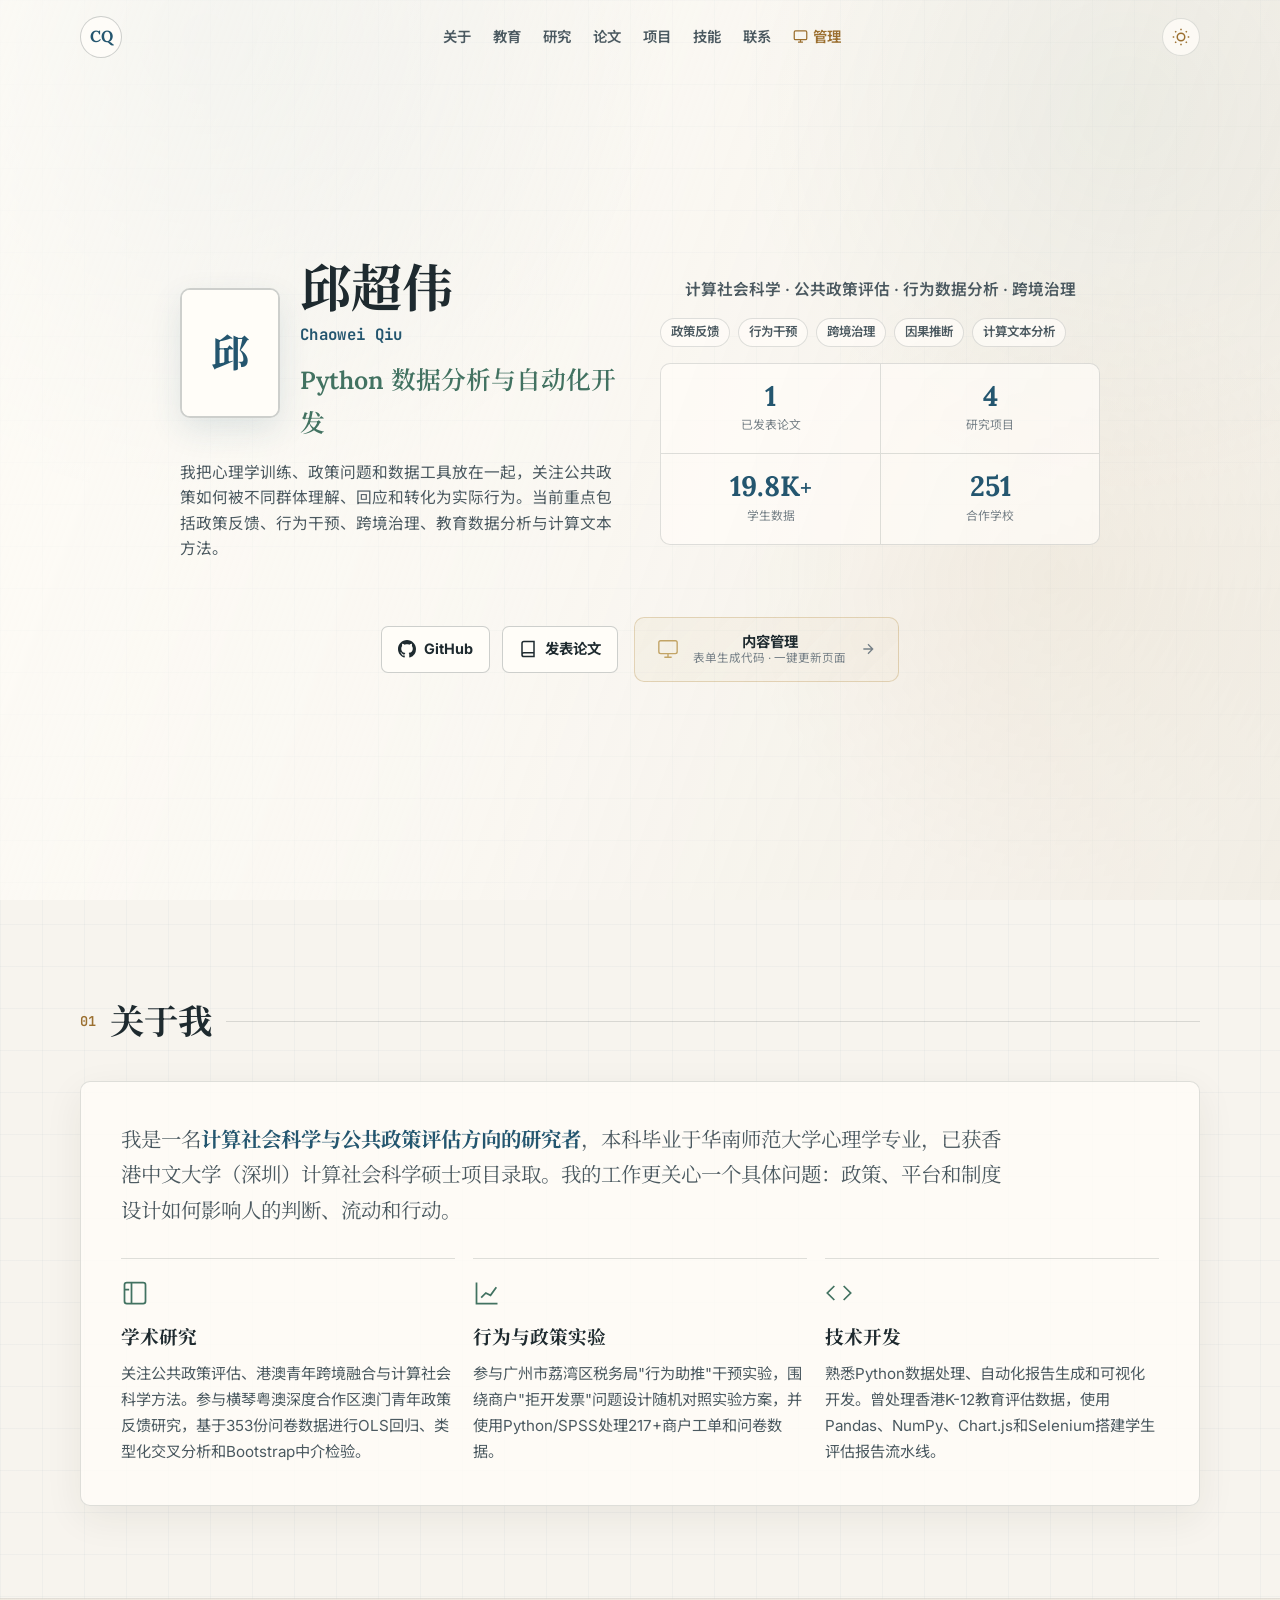
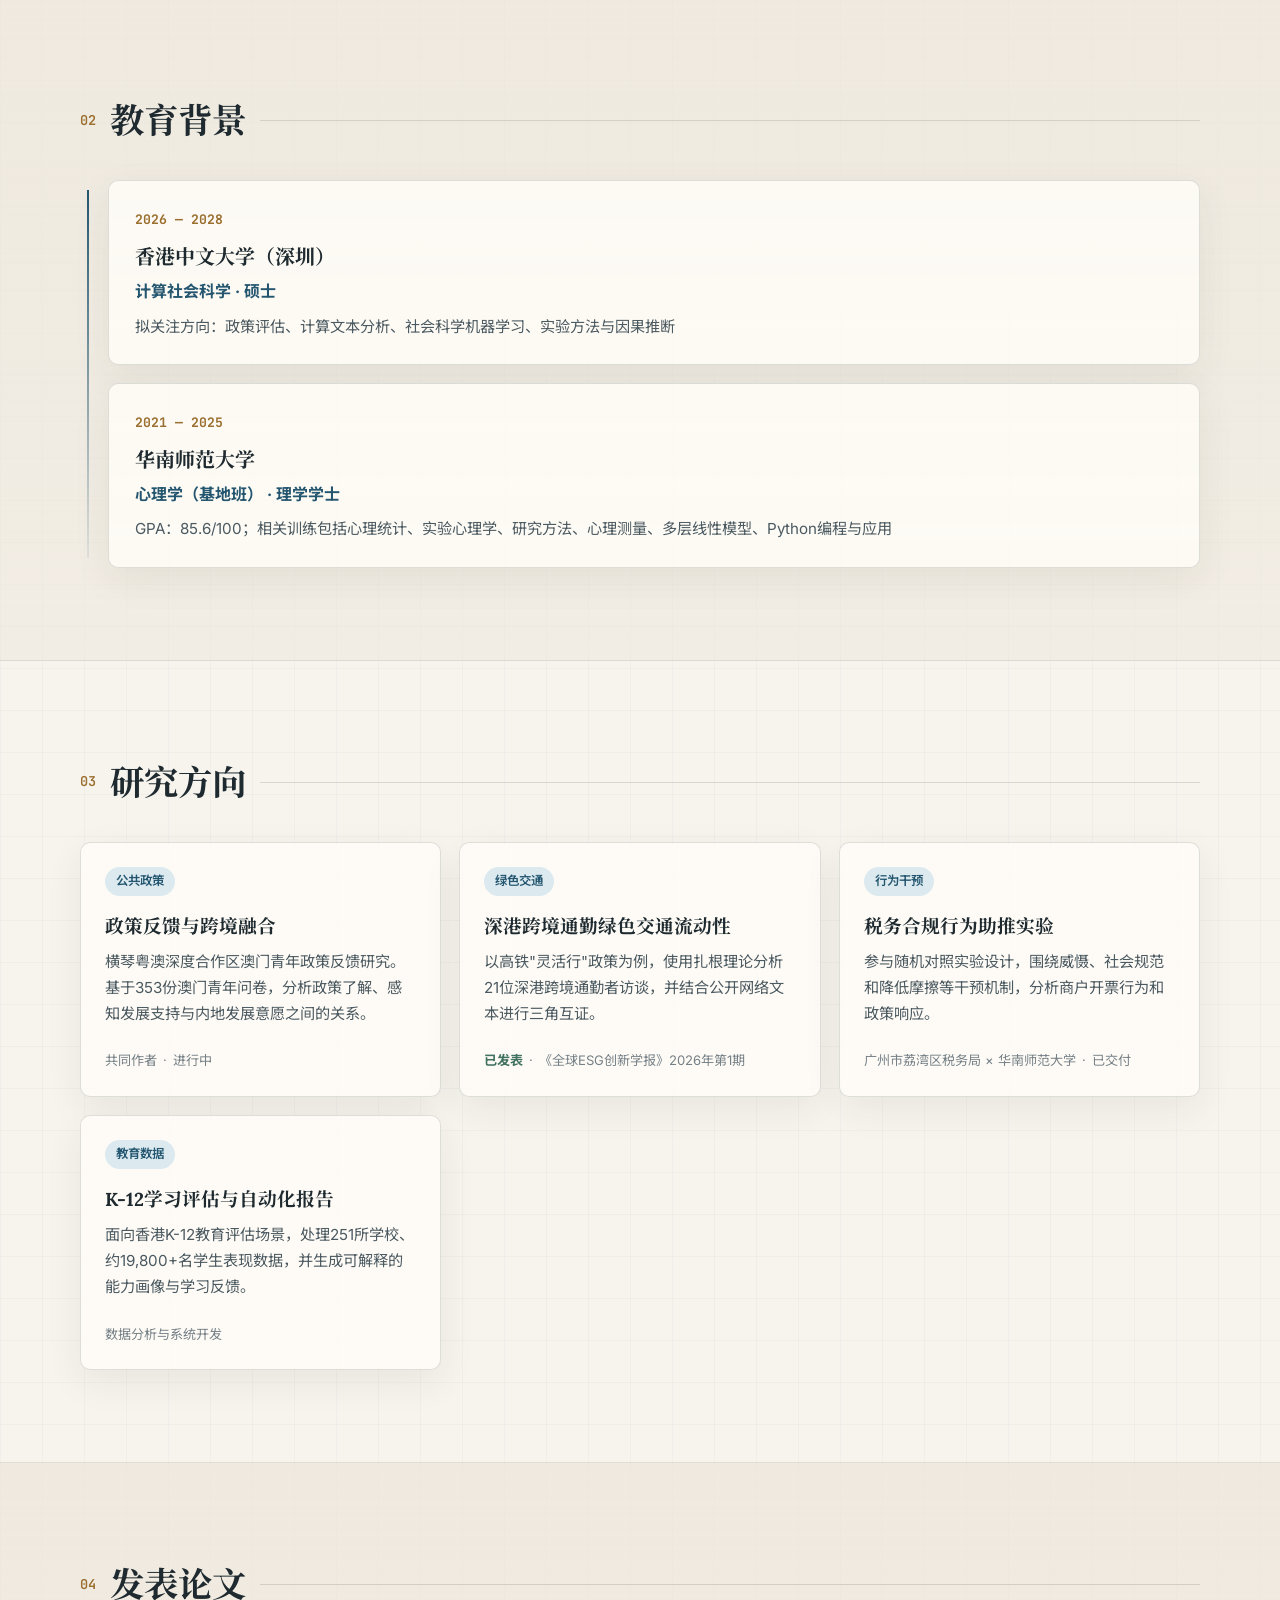
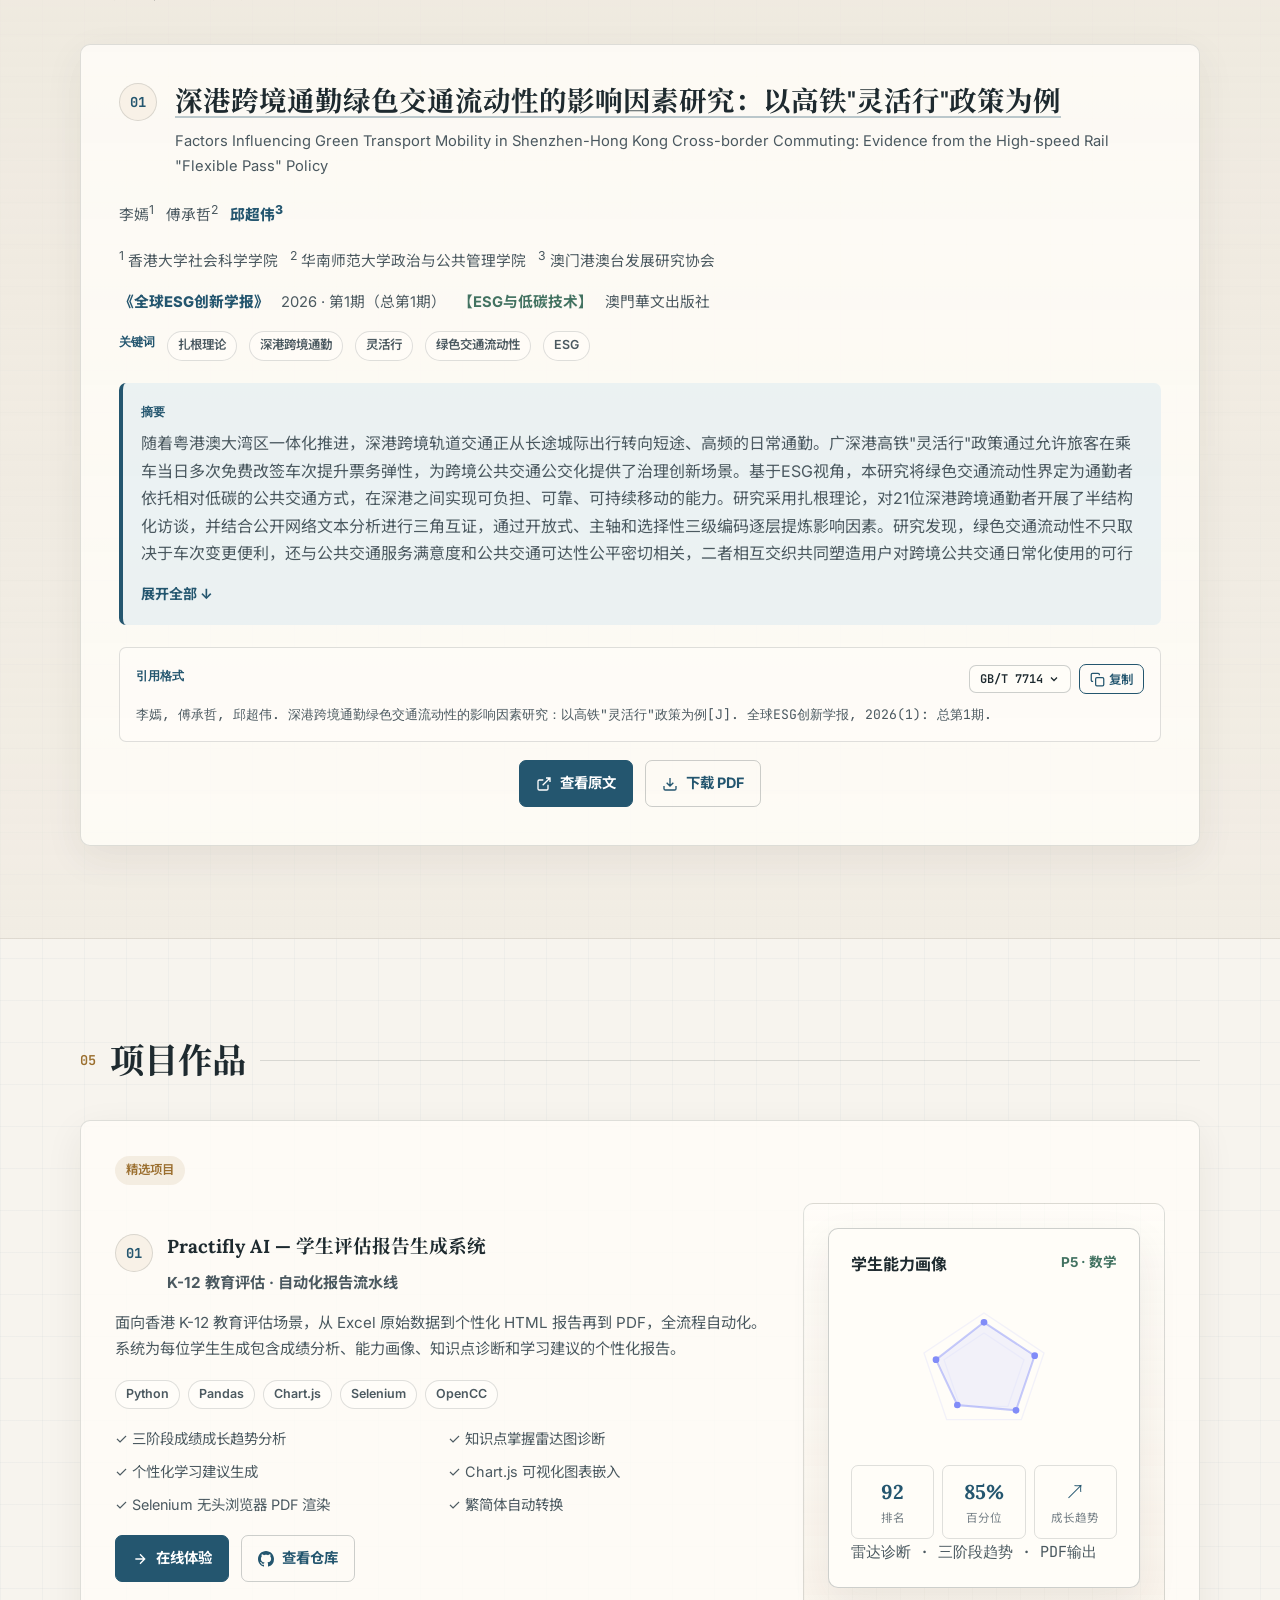
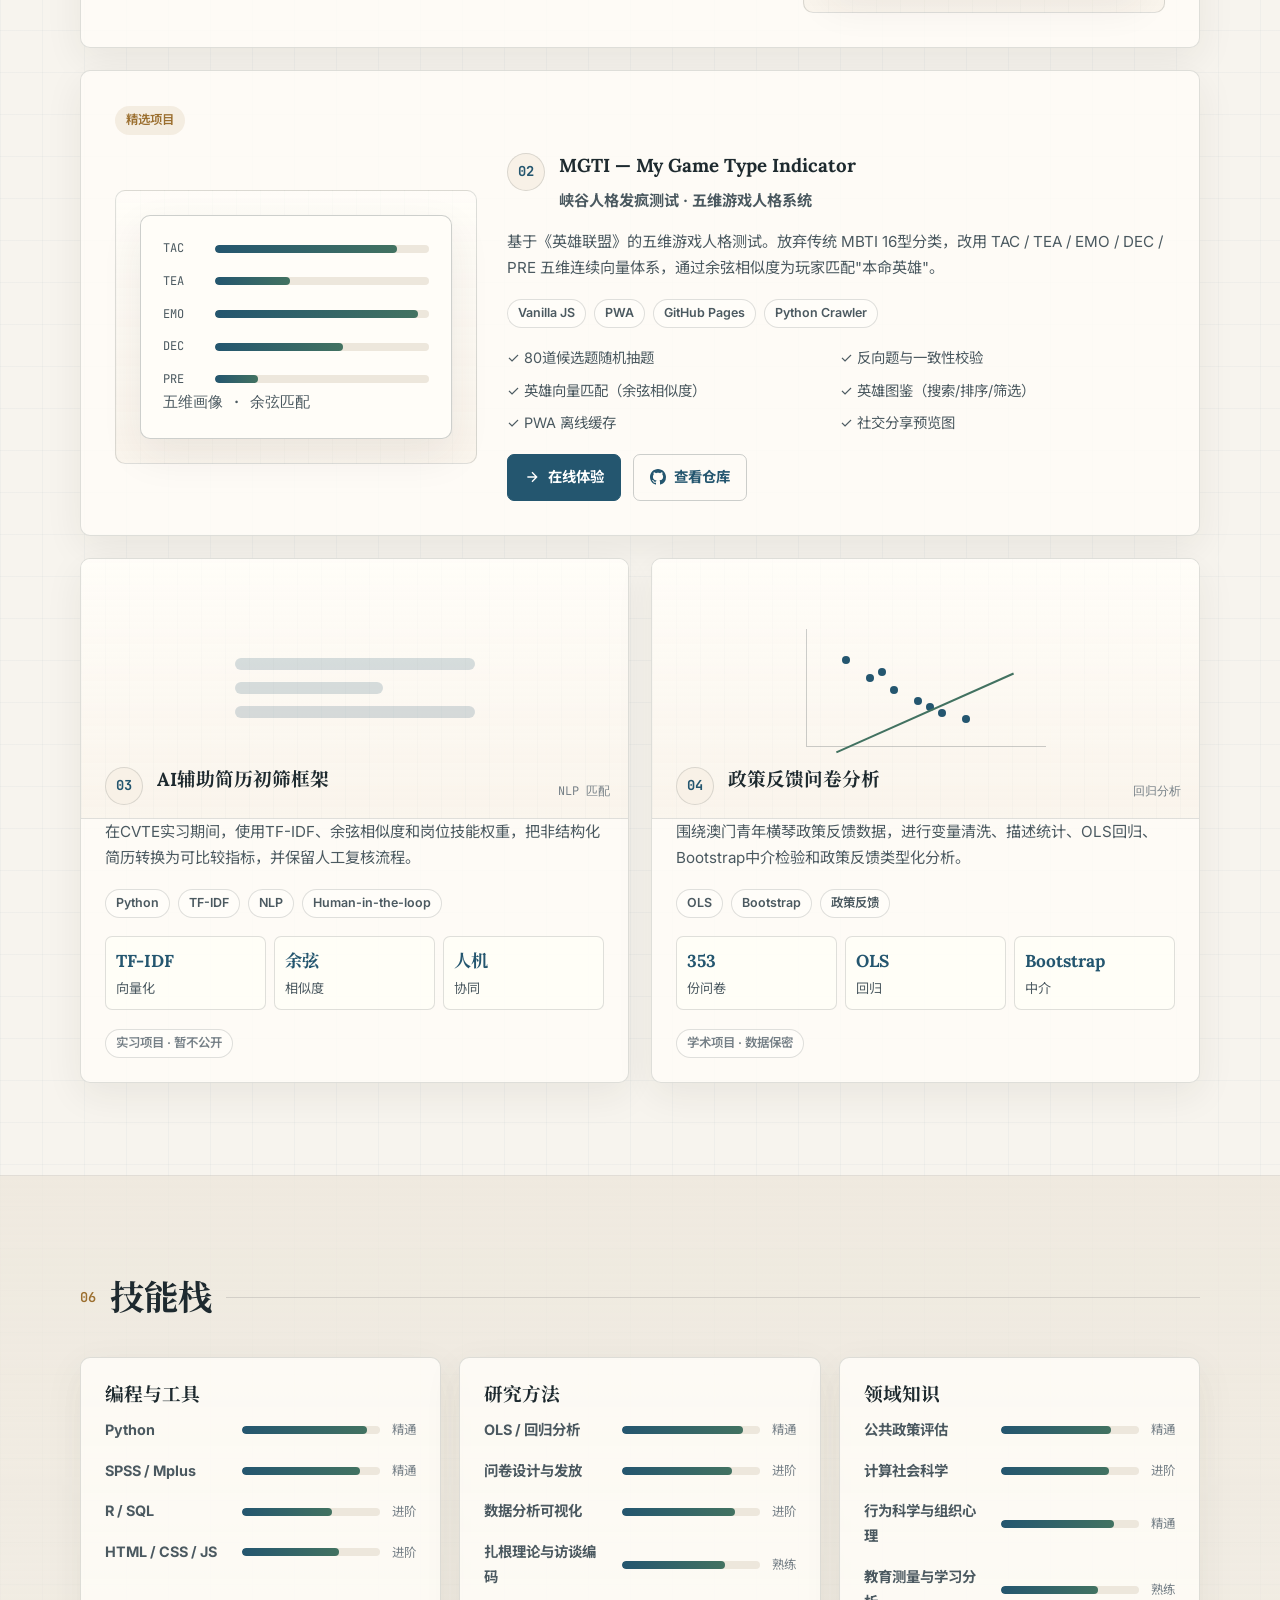
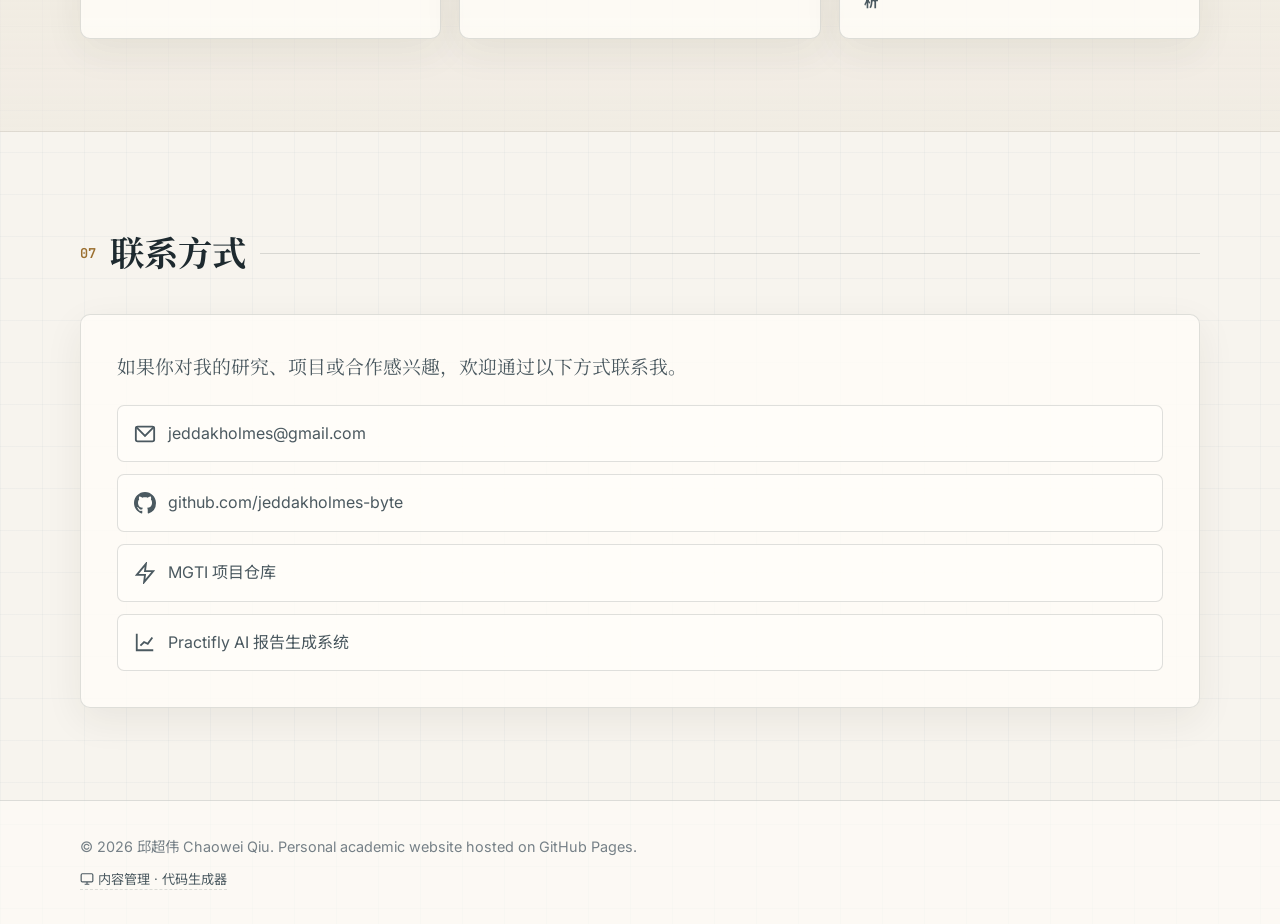
==== commit 37b1646b: "citation changed" ====
--- a/index.html
+++ b/index.html
@@ -62,7 +62,9 @@
         <div class="hero-left">
           <div class="hero-profile">
             <div class="hero-avatar">
-              <div class="avatar-placeholder">邱</div>
+              <!-- 替换为你的照片：上传到 GitHub 仓库后，将 src 改为 https://raw.githubusercontent.com/jeddakholmes-byte/.../main/photo.jpg -->
+              <img src="" alt="邱超伟" class="avatar-img" id="avatarImg" onerror="this.style.display='none';document.getElementById('avatarFallback').style.display='flex'">
+              <div class="avatar-fallback" id="avatarFallback" style="display:flex">邱</div>
             </div>
             <div class="hero-name-block">
               <h1 class="hero-name">
@@ -300,16 +302,11 @@
           <div class="pub-cite-header">
             <span class="pub-cite-label">引用格式</span>
             <div class="pub-cite-controls">
-              <div class="cite-format-select">
+              <div class="cite-format-select" id="citeFormatSelect">
                 <button class="cite-format-btn" id="citeFormatBtn" aria-haspopup="listbox" aria-expanded="false">
                   <span id="citeFormatLabel">GB/T 7714</span>
                   <svg viewBox="0 0 24 24" width="12" height="12" fill="none" stroke="currentColor" stroke-width="2.5"><path d="M6 9l6 6 6-6"/></svg>
                 </button>
-                <ul class="cite-format-dropdown" id="citeFormatDropdown" role="listbox" hidden>
-                  <li role="option" data-format="gbt" class="cite-format-option active">GB/T 7714</li>
-                  <li role="option" data-format="mla" class="cite-format-option">MLA (9th ed.)</li>
-                  <li role="option" data-format="apa" class="cite-format-option">APA (7th ed.)</li>
-                </ul>
               </div>
               <button class="cite-copy-btn" id="citeCopyBtn" title="复制引用">
                 <svg viewBox="0 0 24 24" width="15" height="15" fill="none" stroke="currentColor" stroke-width="2"><rect x="9" y="9" width="13" height="13" rx="2"/><path d="M5 15H4a2 2 0 01-2-2V4a2 2 0 012-2h9a2 2 0 012 2v1"/></svg>
@@ -317,7 +314,7 @@
               </button>
             </div>
           </div>
-          <code class="pub-cite-text" id="citeText" data-format="gbt">李嫣, 傅承哲, 邱超伟. 深港跨境通勤绿色交通流动性的影响因素研究：以高铁"灵活行"政策为例[J]. 全球ESG创新学报, 2026(1): 总第1期.</code>
+          <code class="pub-cite-text" id="citeText">李嫣, 傅承哲, 邱超伟. 深港跨境通勤绿色交通流动性的影响因素研究：以高铁"灵活行"政策为例[J]. 全球ESG创新学报, 2026(1): 总第1期.</code>
         </div>
 
         <div class="pub-links">
@@ -652,5 +649,144 @@
   </footer>
 
   <script src="js/main.js"></script>
+  <script>
+// ── Citation format dropdown (inline, runs after DOM fully ready) ──
+(function() {
+  var btn   = document.getElementById('citeFormatBtn');
+  var label = document.getElementById('citeFormatLabel');
+  var cite  = document.getElementById('citeText');
+  var copy  = document.getElementById('citeCopyBtn');
+  if (!btn) return;
+
+  var map = {
+    gbt: '李嫣, 傅承哲, 邱超伟. 深港跨境通勤绿色交通流动性的影响因素研究：以高铁"灵活行"政策为例[J]. 全球ESG创新学报, 2026(1): 总第1期.',
+    mla: 'Li, Yan, Chengzhe Fu, and Chaowei Qiu. "Factors Influencing Green Transport Mobility in Shenzhen-Hong Kong Cross-Border Commuting: Evidence from the High-Speed Rail \'Flexible Pass\' Policy." 全球ESG创新学报, no. 1, 2026.',
+    apa: 'Li, Y., Fu, C., & Qiu, C. (2026). Factors influencing green transport mobility in Shenzhen-Hong Kong cross-border commuting: Evidence from the high-speed rail "flexible pass" policy. 全球ESG创新学报, (1).'
+  };
+  var labs = { gbt: 'GB/T 7714', mla: 'MLA (9th ed.)', apa: 'APA (7th ed.)' };
+  var current = 'gbt';
+
+  // Build dropdown, append to body
+  var dd = document.createElement('ul');
+  dd.className = 'cite-format-dropdown';
+  dd.style.cssText = 'display:none;position:fixed;z-index:99999;margin:0;padding:4px;list-style:none;border:1px solid var(--line-strong, #c8c0b8);border-radius:8px;background:#fff;box-shadow:0 12px 32px rgba(36,86,111,0.16);';
+  Object.keys(labs).forEach(function(k) {
+    var li = document.createElement('li');
+    li.className = 'cite-format-option' + (k === current ? ' active' : '');
+    li.textContent = labs[k];
+    li.setAttribute('data-fmt', k);
+    li.style.cssText = 'padding:8px 12px;border-radius:4px;font-size:0.76rem;cursor:pointer;white-space:nowrap;';
+    if (k === current) li.style.cssText += 'background:rgba(36,86,111,0.1);color:#24566f;font-weight:700;';
+    dd.appendChild(li);
+  });
+  document.body.appendChild(dd);
+
+  function show() {
+    var r = btn.getBoundingClientRect();
+    dd.style.top  = (r.bottom + 4 + window.pageYOffset) + 'px';
+    dd.style.left = (r.right - 170) + 'px';
+    dd.style.minWidth = Math.max(170, r.width) + 'px';
+    dd.style.display = 'block';
+    btn.setAttribute('aria-expanded', 'true');
+  }
+
+  function hide() {
+    dd.style.display = 'none';
+    btn.setAttribute('aria-expanded', 'false');
+  }
+
+  function pick(fmt) {
+    current = fmt;
+    if (cite) cite.textContent = map[fmt];
+    if (label) label.textContent = labs[fmt];
+    var opts = dd.querySelectorAll('.cite-format-option');
+    for (var i = 0; i < opts.length; i++) {
+      var o = opts[i];
+      var isActive = o.getAttribute('data-fmt') === fmt;
+      o.classList.toggle('active', isActive);
+      if (isActive) {
+        o.style.background = 'rgba(36,86,111,0.1)';
+        o.style.color = '#24566f';
+        o.style.fontWeight = '700';
+      } else {
+        o.style.background = '';
+        o.style.color = '';
+        o.style.fontWeight = '';
+      }
+    }
+    hide();
+  }
+
+  // Single click handler
+  btn.addEventListener('click', function(e) {
+    e.stopPropagation();
+    if (dd.style.display === 'block') hide();
+    else show();
+  });
+
+  dd.addEventListener('click', function(e) {
+    e.stopPropagation();
+    var li = e.target.closest('.cite-format-option');
+    if (li) pick(li.getAttribute('data-fmt'));
+  });
+
+  document.addEventListener('click', function() { hide(); });
+
+  document.addEventListener('keydown', function(e) {
+    if (e.key === 'Escape') hide();
+  });
+
+  window.addEventListener('scroll', function() {
+    if (dd.style.display !== 'block') return;
+    var r = btn.getBoundingClientRect();
+    dd.style.top  = (r.bottom + 4 + window.pageYOffset) + 'px';
+    dd.style.left = (r.right - 170) + 'px';
+  }, { passive: true });
+
+  window.addEventListener('resize', function() {
+    if (dd.style.display !== 'block') return;
+    var r = btn.getBoundingClientRect();
+    dd.style.top  = (r.bottom + 4 + window.pageYOffset) + 'px';
+    dd.style.left = (r.right - 170) + 'px';
+  });
+
+  // Copy button
+  if (copy) {
+    copy.addEventListener('click', function() {
+      var txt = cite ? cite.textContent : '';
+      var span = copy.querySelector('span');
+      var done = function() {
+        copy.classList.add('copied');
+        if (span) span.textContent = '已复制';
+        setTimeout(function() {
+          copy.classList.remove('copied');
+          if (span) span.textContent = '复制';
+        }, 1800);
+      };
+      if (navigator.clipboard && navigator.clipboard.writeText) {
+        navigator.clipboard.writeText(txt).then(done).catch(function() {
+          var ta = document.createElement('textarea');
+          ta.value = txt;
+          ta.style.cssText = 'position:fixed;opacity:0';
+          document.body.appendChild(ta);
+          ta.select();
+          document.execCommand('copy');
+          document.body.removeChild(ta);
+          done();
+        });
+      } else {
+        var ta = document.createElement('textarea');
+        ta.value = txt;
+        ta.style.cssText = 'position:fixed;opacity:0';
+        document.body.appendChild(ta);
+        ta.select();
+        document.execCommand('copy');
+        document.body.removeChild(ta);
+        done();
+      }
+    });
+  }
+})();
+</script>
 </body>
 </html>
--- a/css/style.css
+++ b/css/style.css
@@ -463,10 +463,10 @@
 }
 
 .hero-avatar {
-  width: 88px;
-  min-height: 88px;
-  height: 88px;
-  border-radius: 50%;
+  width: 100px;
+  min-height: 130px;
+  height: 130px;
+  border-radius: var(--radius);
   border: 2px solid var(--line-strong);
   background: var(--paper);
   box-shadow: 0 12px 32px rgba(36, 86, 111, 0.12);
@@ -478,25 +478,24 @@
   flex-shrink: 0;
 }
 
-.hero-avatar::before,
-.hero-avatar::after {
-  display: none;
-}
-
-.avatar-placeholder {
-  width: 62px;
-  height: 62px;
+.avatar-img {
+  width: 100%;
+  height: 100%;
+  object-fit: cover;
+  display: block;
+}
+
+.avatar-fallback {
+  width: 100%;
+  height: 100%;
   display: flex;
   align-items: center;
   justify-content: center;
-  border: 1px solid var(--line-strong);
-  border-radius: 50%;
   background: var(--paper);
   color: var(--blue);
   font-family: var(--font-serif);
-  font-size: 1.9rem;
-  font-weight: 700;
-  box-shadow: 0 12px 30px rgba(36, 86, 111, 0.08);
+  font-size: 2.4rem;
+  font-weight: 700;
 }
 
 /* ── Profile: avatar + name side by side ── */
@@ -1159,7 +1158,7 @@
   gap: 8px;
 }
 
-/* ── Format dropdown ── */
+/* ── Format dropdown (rendered at body level via JS) ── */
 .cite-format-select {
   position: relative;
 }
@@ -1186,9 +1185,8 @@
 }
 
 .cite-format-dropdown {
-  position: absolute;
-  top: calc(100% + 4px);
-  right: 0;
+  position: fixed;
+  z-index: 9999;
   min-width: 170px;
   margin: 0;
   padding: 4px;
@@ -1196,8 +1194,7 @@
   border: 1px solid var(--line-strong);
   border-radius: var(--radius-sm);
   background: var(--paper);
-  box-shadow: 0 12px 32px rgba(36, 86, 111, 0.14);
-  z-index: 100;
+  box-shadow: 0 12px 32px rgba(36, 86, 111, 0.16);
 }
 
 .cite-format-option {
@@ -1737,14 +1734,12 @@
 
   .hero-avatar {
     width: 80px;
-    min-height: 80px;
-    height: 80px;
-  }
-
-  .avatar-placeholder {
-    width: 56px;
-    height: 56px;
-    font-size: 1.7rem;
+    min-height: 104px;
+    height: 104px;
+  }
+
+  .avatar-fallback {
+    font-size: 2rem;
   }
 
   .about-grid,
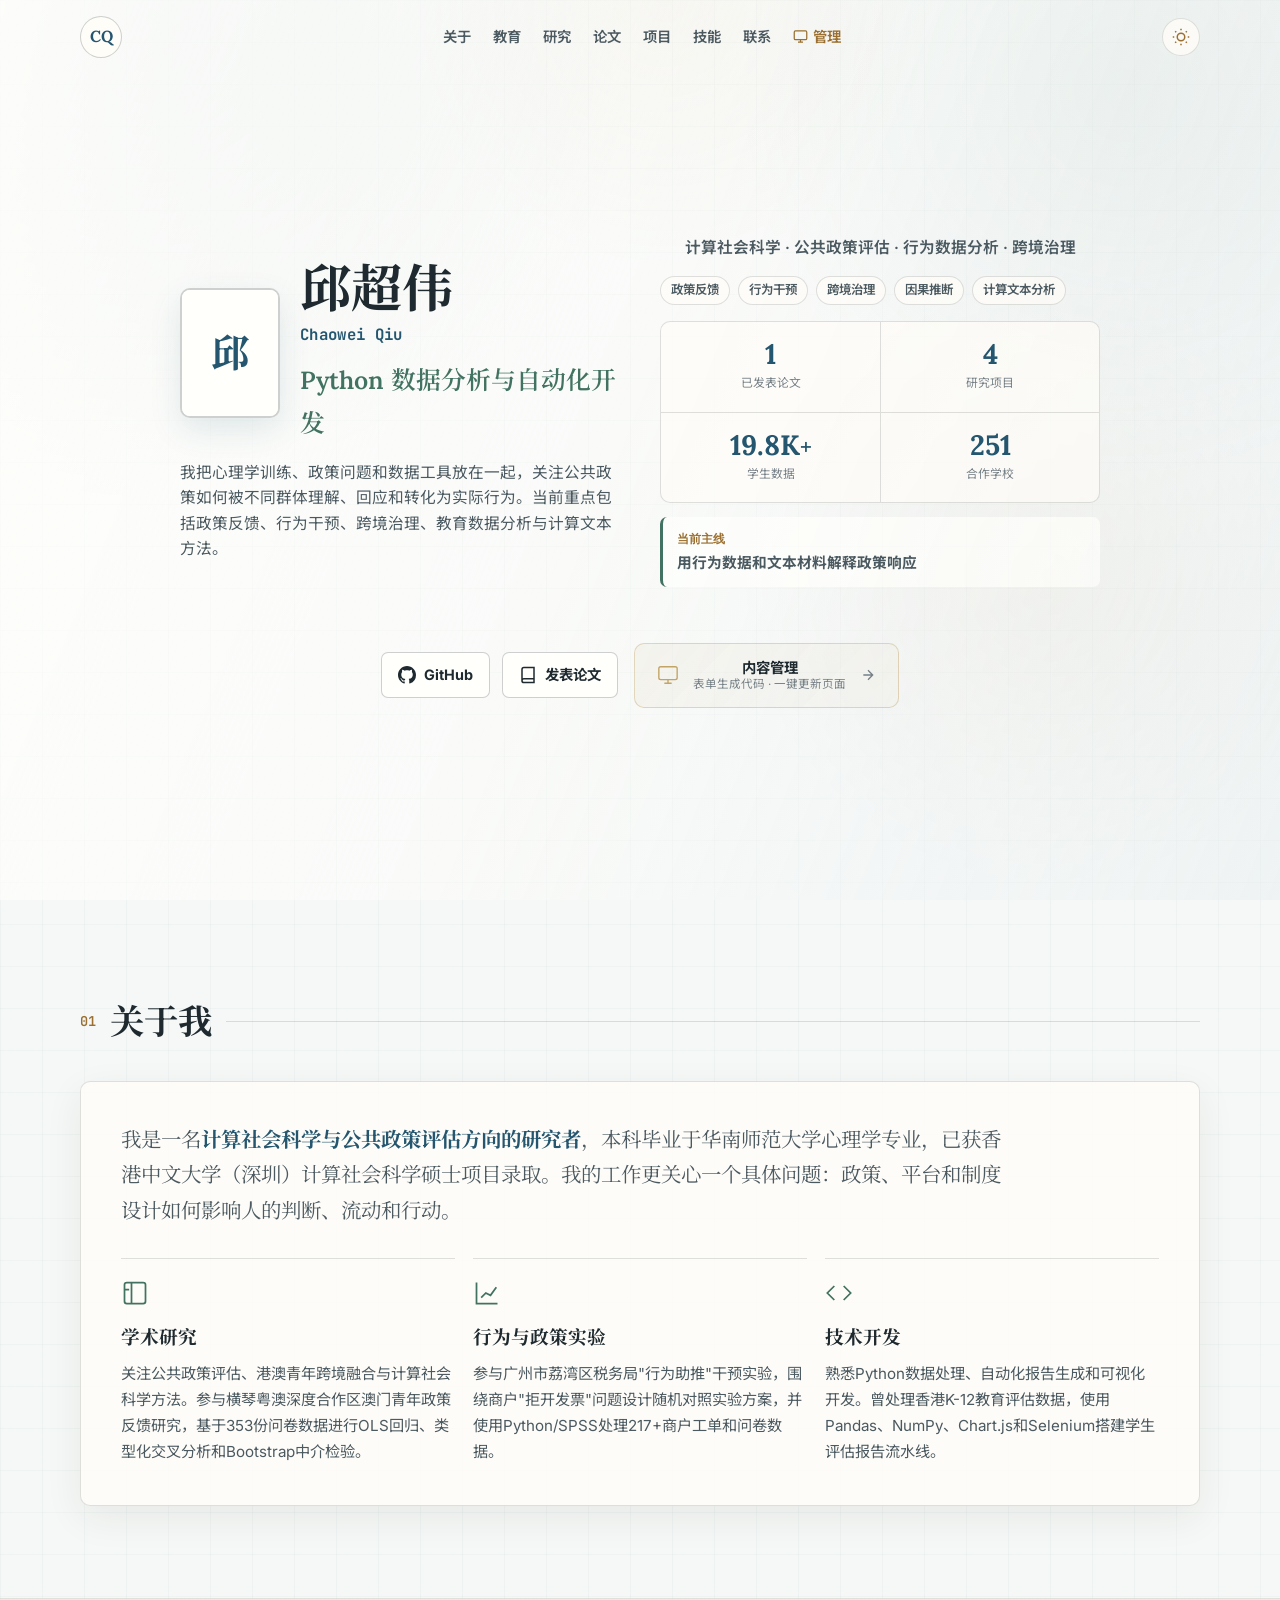
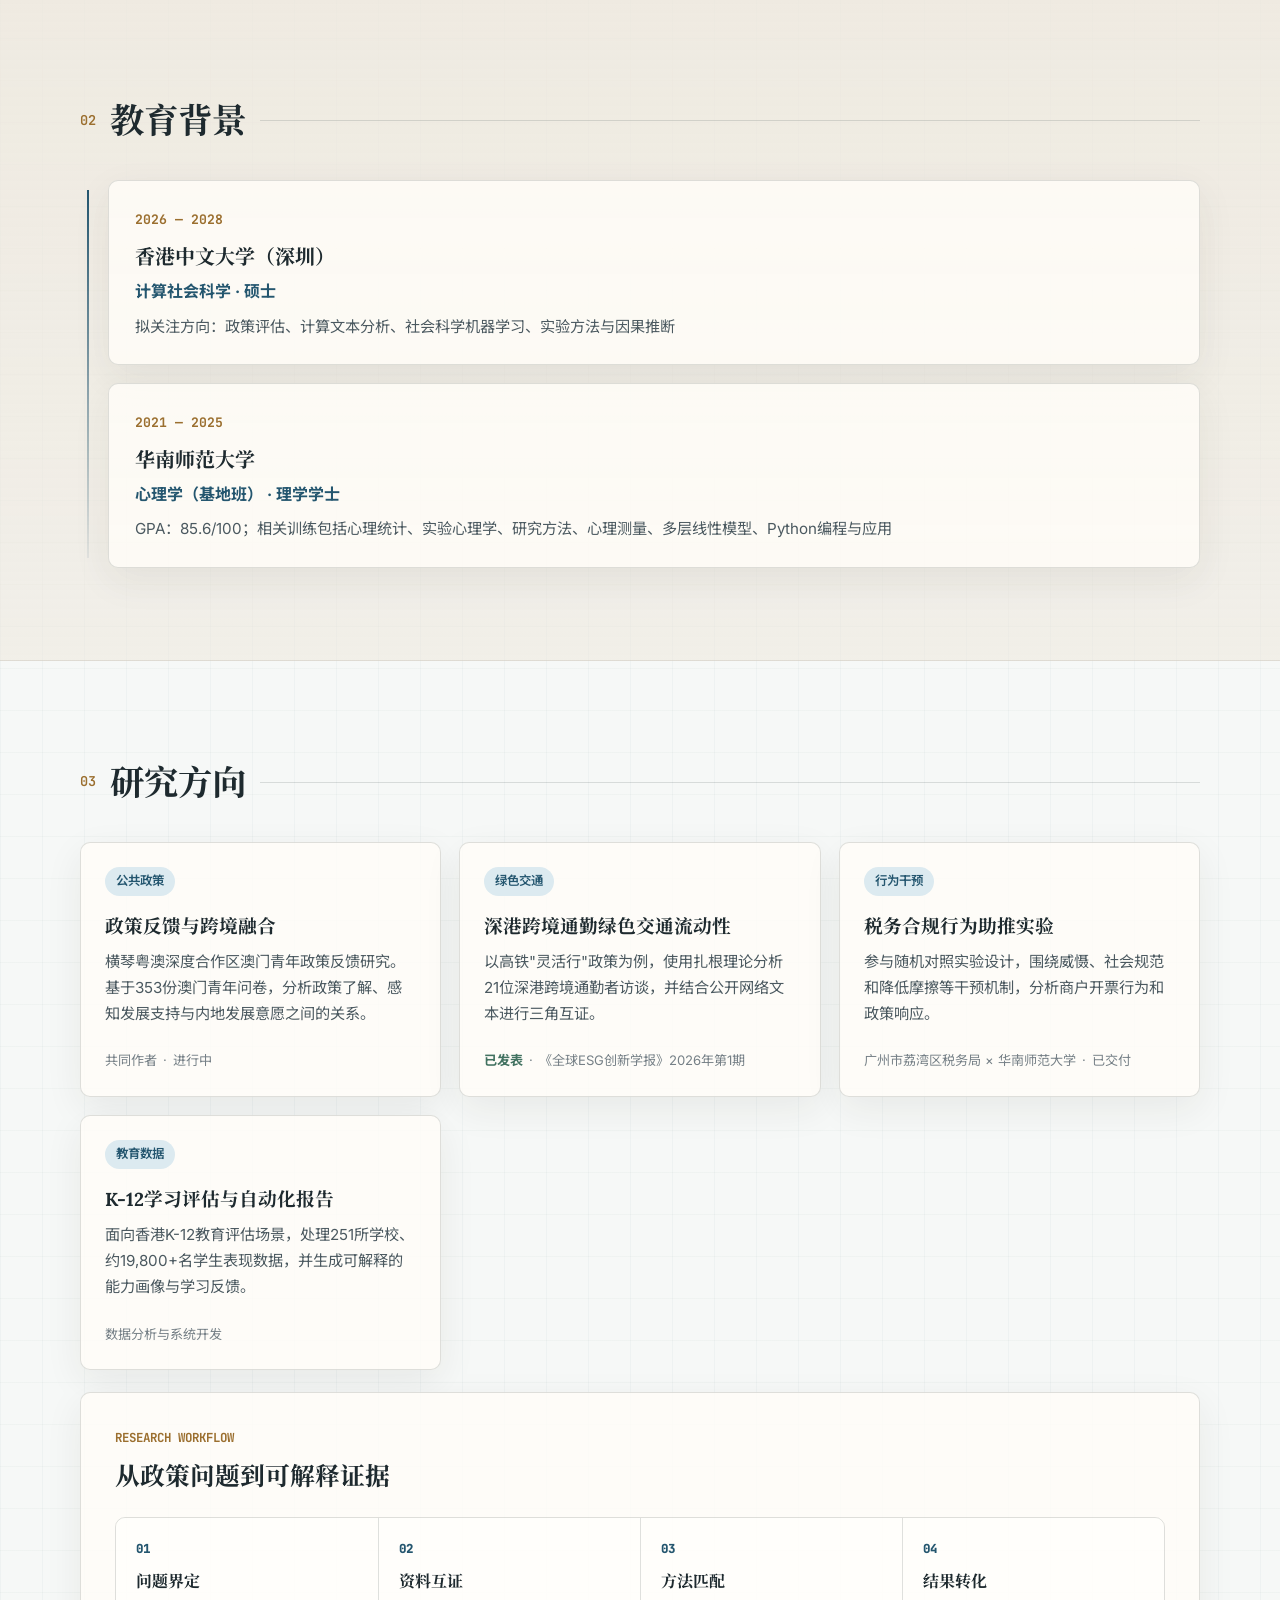
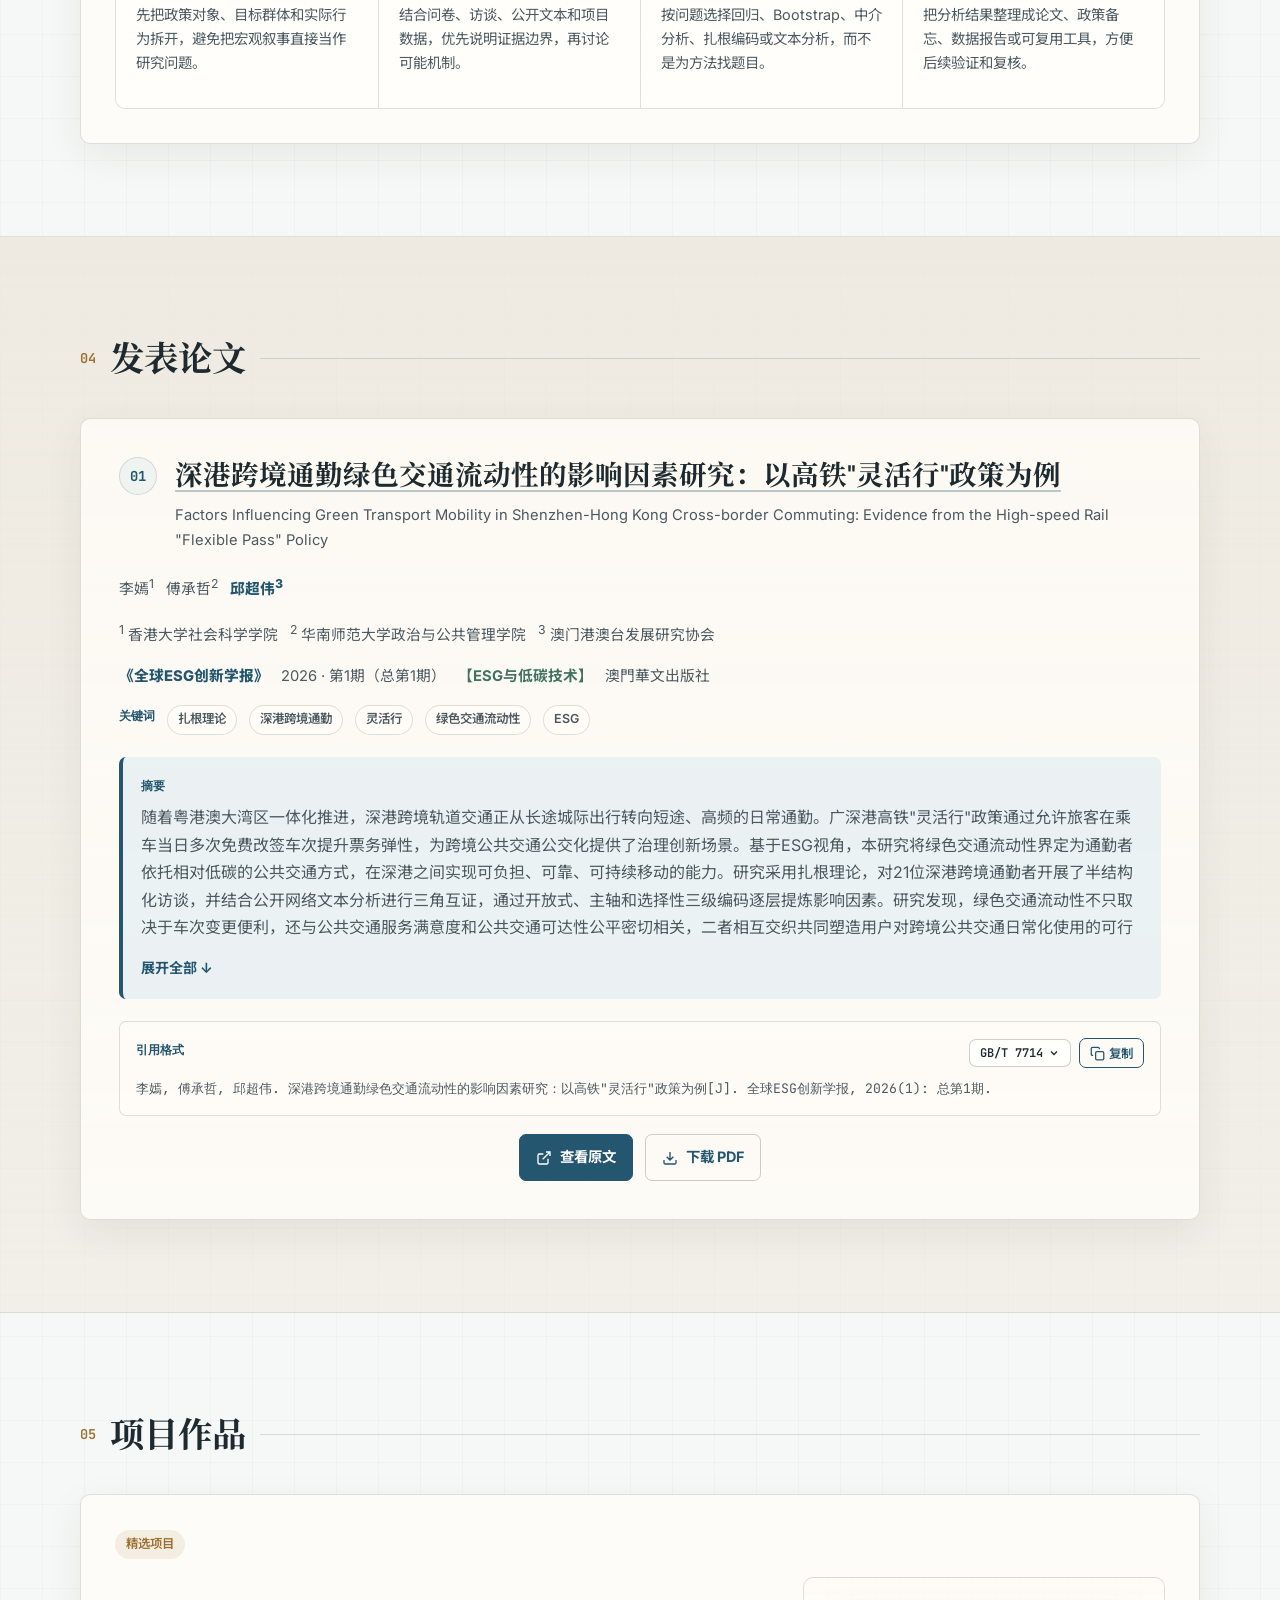
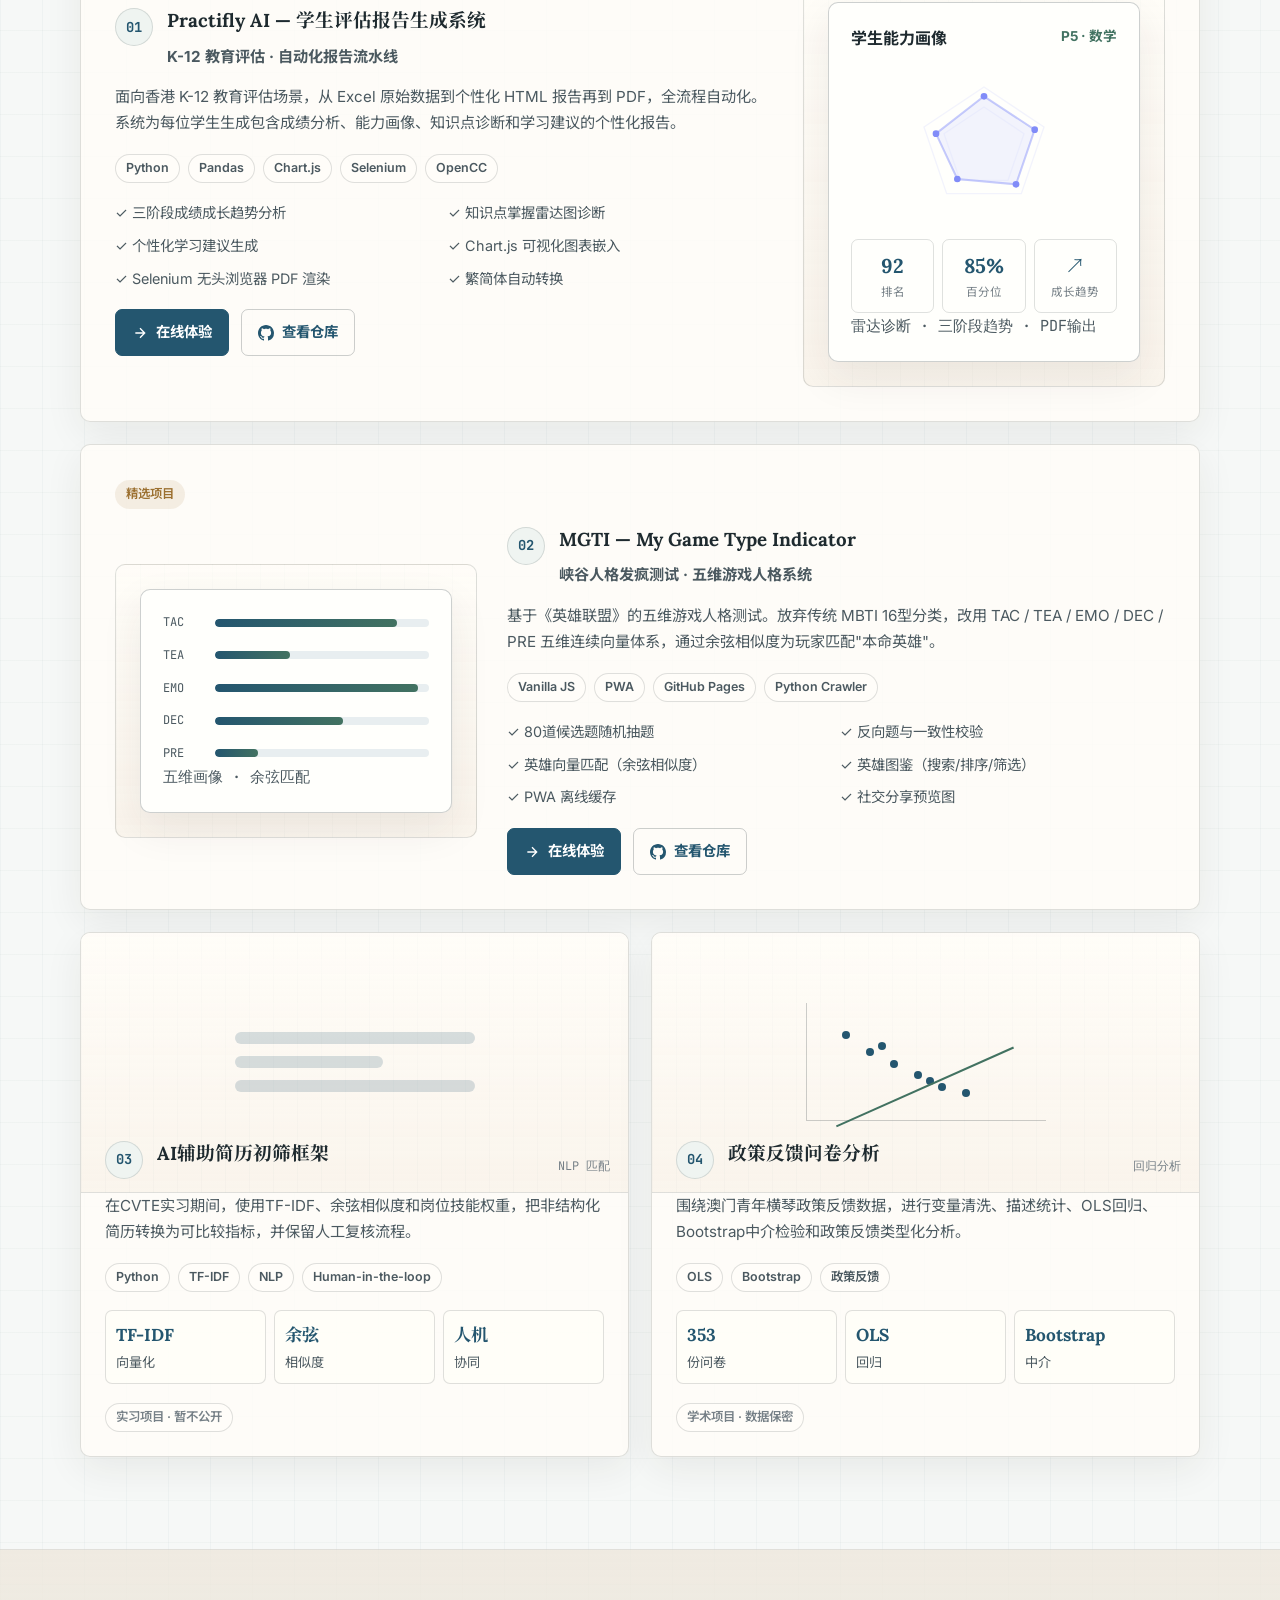
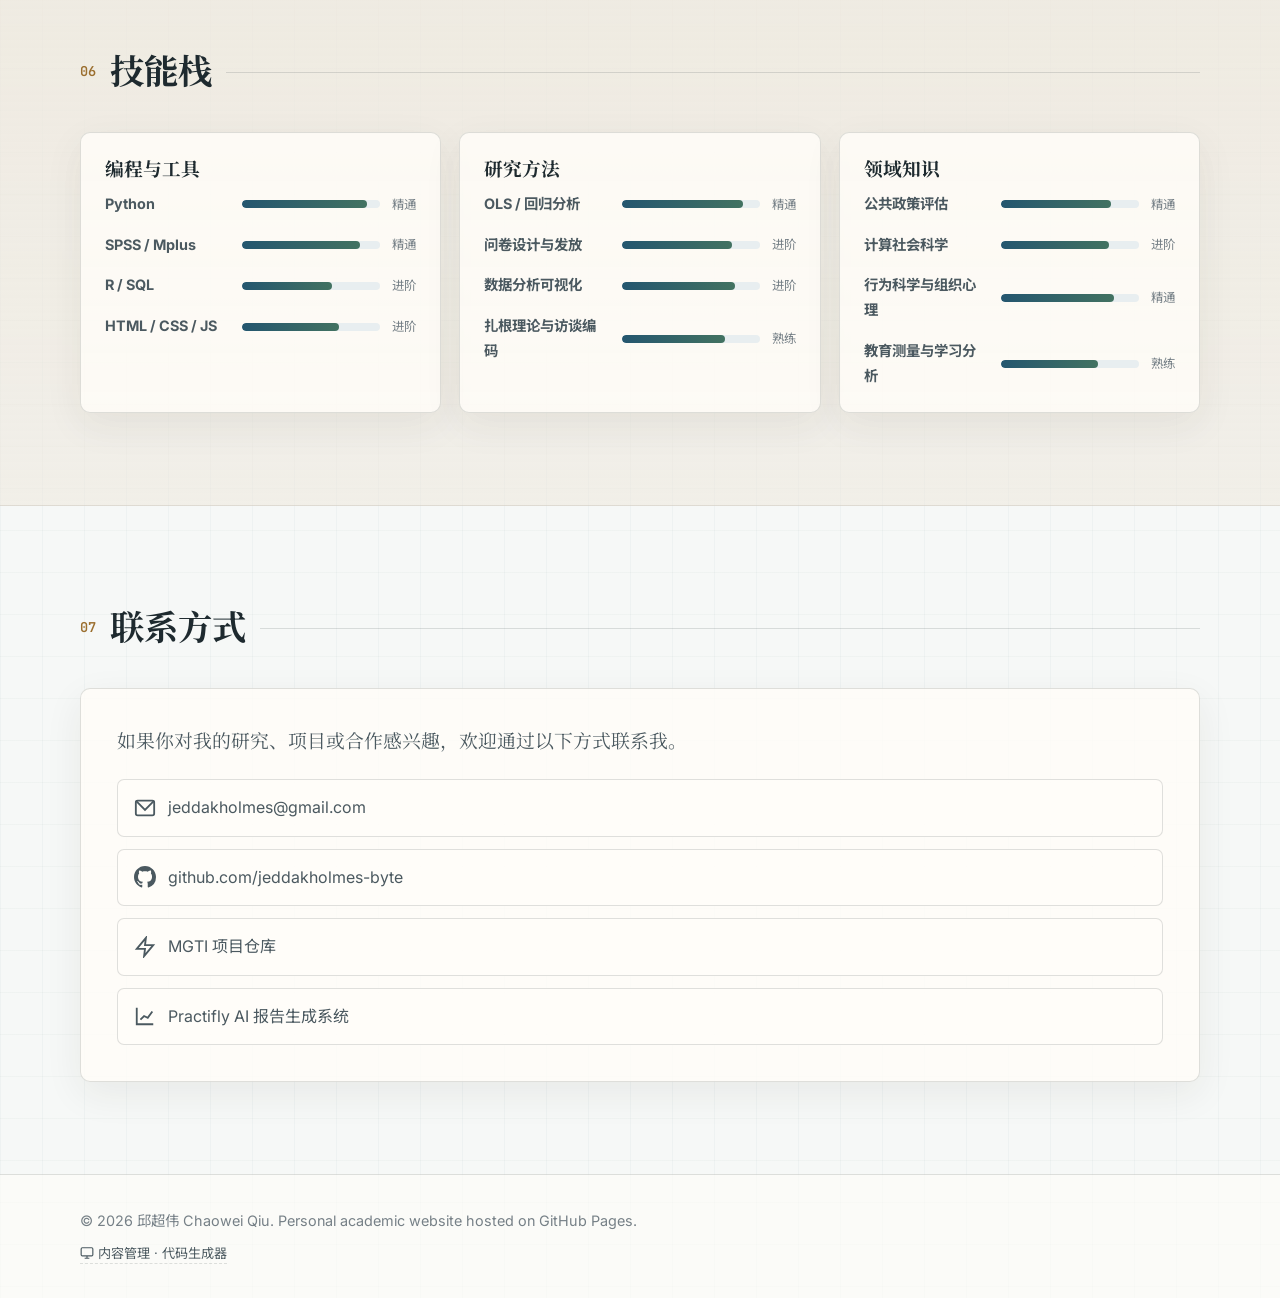
==== commit 1e0ec21e: "citation modified，design modified" ====
--- a/index.html
+++ b/index.html
@@ -5,7 +5,7 @@
   <meta name="viewport" content="width=device-width, initial-scale=1.0">
   <!-- Prevent FOUC: apply saved theme before paint -->
   <script>
-    (function(){var t=localStorage.getItem('theme');if(!t||t==='system'){t=window.matchMedia('(prefers-color-scheme:dark)').matches?'dark':'light'}document.documentElement.setAttribute('data-theme',t)})();
+    (function(){try{var t=localStorage.getItem('theme');if(!t||t==='system'){t=window.matchMedia('(prefers-color-scheme:dark)').matches?'dark':'light'}document.documentElement.setAttribute('data-theme',t)}catch(e){document.documentElement.setAttribute('data-theme','light')}})();
   </script>
   <meta name="description" content="邱超伟 (Chaowei Qiu) — 计算社会科学与公共政策评估方向研究者，关注政策反馈、行为干预、跨境治理、教育数据分析与因果推断。">
   <meta property="og:title" content="邱超伟 | Chaowei Qiu">
@@ -44,11 +44,11 @@
           管理
         </a>
       </div>
-      <button class="theme-toggle" id="themeToggle" aria-label="切换主题" title="切换亮/暗主题">
+      <button class="theme-toggle" id="themeToggle" type="button" aria-label="切换主题" title="切换亮/暗主题">
         <svg id="themeIconLight" viewBox="0 0 24 24" width="18" height="18" fill="none" stroke="currentColor" stroke-width="2"><circle cx="12" cy="12" r="5"/><path d="M12 1v2M12 21v2M4.22 4.22l1.42 1.42M18.36 18.36l1.42 1.42M1 12h2M21 12h2M4.22 19.78l1.42-1.42M18.36 5.64l1.42-1.42"/></svg>
         <svg id="themeIconDark" viewBox="0 0 24 24" width="18" height="18" fill="none" stroke="currentColor" stroke-width="2" style="display:none"><path d="M21 12.79A9 9 0 1111.21 3 7 7 0 0021 12.79z"/></svg>
       </button>
-      <button class="nav-toggle" id="navToggle" aria-label="菜单" aria-expanded="false">
+      <button class="nav-toggle" id="navToggle" type="button" aria-label="菜单" aria-expanded="false">
         <span></span><span></span><span></span>
       </button>
     </div>
@@ -104,6 +104,10 @@
               <span class="hero-stat-label">合作学校</span>
             </div>
           </div>
+          <div class="hero-note">
+            <span>当前主线</span>
+            <strong>用行为数据和文本材料解释政策响应</strong>
+          </div>
         </div>
       </div>
       <div class="hero-bottom-row">
@@ -242,6 +246,34 @@
         </div>
         <!-- INSERT: research_card — 在此注释之后粘贴新的研究方向卡片 -->
       </div>
+      <div class="research-workflow glass-card">
+        <div class="workflow-header">
+          <span class="workflow-kicker">Research workflow</span>
+          <h3>从政策问题到可解释证据</h3>
+        </div>
+        <div class="workflow-steps">
+          <div class="workflow-step">
+            <span class="workflow-num">01</span>
+            <strong>问题界定</strong>
+            <p>先把政策对象、目标群体和实际行为拆开，避免把宏观叙事直接当作研究问题。</p>
+          </div>
+          <div class="workflow-step">
+            <span class="workflow-num">02</span>
+            <strong>资料互证</strong>
+            <p>结合问卷、访谈、公开文本和项目数据，优先说明证据边界，再讨论可能机制。</p>
+          </div>
+          <div class="workflow-step">
+            <span class="workflow-num">03</span>
+            <strong>方法匹配</strong>
+            <p>按问题选择回归、Bootstrap、中介分析、扎根编码或文本分析，而不是为方法找题目。</p>
+          </div>
+          <div class="workflow-step">
+            <span class="workflow-num">04</span>
+            <strong>结果转化</strong>
+            <p>把分析结果整理成论文、政策备忘、数据报告或可复用工具，方便后续验证和复核。</p>
+          </div>
+        </div>
+      </div>
     </div>
   </section>
 
@@ -295,7 +327,7 @@
           <p class="pub-abstract-text" id="abstractText">
             随着粤港澳大湾区一体化推进，深港跨境轨道交通正从长途城际出行转向短途、高频的日常通勤。广深港高铁"灵活行"政策通过允许旅客在乘车当日多次免费改签车次提升票务弹性，为跨境公共交通公交化提供了治理创新场景。基于ESG视角，本研究将绿色交通流动性界定为通勤者依托相对低碳的公共交通方式，在深港之间实现可负担、可靠、可持续移动的能力。研究采用扎根理论，对21位深港跨境通勤者开展了半结构化访谈，并结合公开网络文本分析进行三角互证，通过开放式、主轴和选择性三级编码逐层提炼影响因素。研究发现，绿色交通流动性不只取决于车次变更便利，还与公共交通服务满意度和公共交通可达性公平密切相关，二者相互交织共同塑造用户对跨境公共交通日常化使用的可行性感知。本研究据此构建ESG视角下深港绿色交通流动性的概念关系框架，并从低碳潜力、交通公平和跨境协同治理三个方面提出政策优化方向。
           </p>
-          <button class="pub-abstract-toggle" id="abstractToggle" aria-expanded="false">展开全部 ↓</button>
+          <button class="pub-abstract-toggle" id="abstractToggle" type="button" aria-expanded="false">展开全部 ↓</button>
         </div>
 
         <div class="pub-cite">
@@ -303,12 +335,12 @@
             <span class="pub-cite-label">引用格式</span>
             <div class="pub-cite-controls">
               <div class="cite-format-select" id="citeFormatSelect">
-                <button class="cite-format-btn" id="citeFormatBtn" aria-haspopup="listbox" aria-expanded="false">
+                <button class="cite-format-btn" id="citeFormatBtn" type="button" aria-haspopup="listbox" aria-expanded="false" aria-controls="citeFormatMenu">
                   <span id="citeFormatLabel">GB/T 7714</span>
                   <svg viewBox="0 0 24 24" width="12" height="12" fill="none" stroke="currentColor" stroke-width="2.5"><path d="M6 9l6 6 6-6"/></svg>
                 </button>
               </div>
-              <button class="cite-copy-btn" id="citeCopyBtn" title="复制引用">
+              <button class="cite-copy-btn" id="citeCopyBtn" type="button" title="复制引用" aria-label="复制当前引用格式">
                 <svg viewBox="0 0 24 24" width="15" height="15" fill="none" stroke="currentColor" stroke-width="2"><rect x="9" y="9" width="13" height="13" rx="2"/><path d="M5 15H4a2 2 0 01-2-2V4a2 2 0 012-2h9a2 2 0 012 2v1"/></svg>
                 <span>复制</span>
               </button>
@@ -632,7 +664,7 @@
   </section>
 
   <!-- Back to Top -->
-  <button class="back-to-top" id="backToTop" aria-label="返回顶部">
+  <button class="back-to-top" id="backToTop" type="button" aria-label="返回顶部">
     <svg viewBox="0 0 24 24" width="20" height="20" fill="none" stroke="currentColor" stroke-width="2"><path d="M18 15l-6-6-6 6"/></svg>
   </button>
 
@@ -649,144 +681,5 @@
   </footer>
 
   <script src="js/main.js"></script>
-  <script>
-// ── Citation format dropdown (inline, runs after DOM fully ready) ──
-(function() {
-  var btn   = document.getElementById('citeFormatBtn');
-  var label = document.getElementById('citeFormatLabel');
-  var cite  = document.getElementById('citeText');
-  var copy  = document.getElementById('citeCopyBtn');
-  if (!btn) return;
-
-  var map = {
-    gbt: '李嫣, 傅承哲, 邱超伟. 深港跨境通勤绿色交通流动性的影响因素研究：以高铁"灵活行"政策为例[J]. 全球ESG创新学报, 2026(1): 总第1期.',
-    mla: 'Li, Yan, Chengzhe Fu, and Chaowei Qiu. "Factors Influencing Green Transport Mobility in Shenzhen-Hong Kong Cross-Border Commuting: Evidence from the High-Speed Rail \'Flexible Pass\' Policy." 全球ESG创新学报, no. 1, 2026.',
-    apa: 'Li, Y., Fu, C., & Qiu, C. (2026). Factors influencing green transport mobility in Shenzhen-Hong Kong cross-border commuting: Evidence from the high-speed rail "flexible pass" policy. 全球ESG创新学报, (1).'
-  };
-  var labs = { gbt: 'GB/T 7714', mla: 'MLA (9th ed.)', apa: 'APA (7th ed.)' };
-  var current = 'gbt';
-
-  // Build dropdown, append to body
-  var dd = document.createElement('ul');
-  dd.className = 'cite-format-dropdown';
-  dd.style.cssText = 'display:none;position:fixed;z-index:99999;margin:0;padding:4px;list-style:none;border:1px solid var(--line-strong, #c8c0b8);border-radius:8px;background:#fff;box-shadow:0 12px 32px rgba(36,86,111,0.16);';
-  Object.keys(labs).forEach(function(k) {
-    var li = document.createElement('li');
-    li.className = 'cite-format-option' + (k === current ? ' active' : '');
-    li.textContent = labs[k];
-    li.setAttribute('data-fmt', k);
-    li.style.cssText = 'padding:8px 12px;border-radius:4px;font-size:0.76rem;cursor:pointer;white-space:nowrap;';
-    if (k === current) li.style.cssText += 'background:rgba(36,86,111,0.1);color:#24566f;font-weight:700;';
-    dd.appendChild(li);
-  });
-  document.body.appendChild(dd);
-
-  function show() {
-    var r = btn.getBoundingClientRect();
-    dd.style.top  = (r.bottom + 4 + window.pageYOffset) + 'px';
-    dd.style.left = (r.right - 170) + 'px';
-    dd.style.minWidth = Math.max(170, r.width) + 'px';
-    dd.style.display = 'block';
-    btn.setAttribute('aria-expanded', 'true');
-  }
-
-  function hide() {
-    dd.style.display = 'none';
-    btn.setAttribute('aria-expanded', 'false');
-  }
-
-  function pick(fmt) {
-    current = fmt;
-    if (cite) cite.textContent = map[fmt];
-    if (label) label.textContent = labs[fmt];
-    var opts = dd.querySelectorAll('.cite-format-option');
-    for (var i = 0; i < opts.length; i++) {
-      var o = opts[i];
-      var isActive = o.getAttribute('data-fmt') === fmt;
-      o.classList.toggle('active', isActive);
-      if (isActive) {
-        o.style.background = 'rgba(36,86,111,0.1)';
-        o.style.color = '#24566f';
-        o.style.fontWeight = '700';
-      } else {
-        o.style.background = '';
-        o.style.color = '';
-        o.style.fontWeight = '';
-      }
-    }
-    hide();
-  }
-
-  // Single click handler
-  btn.addEventListener('click', function(e) {
-    e.stopPropagation();
-    if (dd.style.display === 'block') hide();
-    else show();
-  });
-
-  dd.addEventListener('click', function(e) {
-    e.stopPropagation();
-    var li = e.target.closest('.cite-format-option');
-    if (li) pick(li.getAttribute('data-fmt'));
-  });
-
-  document.addEventListener('click', function() { hide(); });
-
-  document.addEventListener('keydown', function(e) {
-    if (e.key === 'Escape') hide();
-  });
-
-  window.addEventListener('scroll', function() {
-    if (dd.style.display !== 'block') return;
-    var r = btn.getBoundingClientRect();
-    dd.style.top  = (r.bottom + 4 + window.pageYOffset) + 'px';
-    dd.style.left = (r.right - 170) + 'px';
-  }, { passive: true });
-
-  window.addEventListener('resize', function() {
-    if (dd.style.display !== 'block') return;
-    var r = btn.getBoundingClientRect();
-    dd.style.top  = (r.bottom + 4 + window.pageYOffset) + 'px';
-    dd.style.left = (r.right - 170) + 'px';
-  });
-
-  // Copy button
-  if (copy) {
-    copy.addEventListener('click', function() {
-      var txt = cite ? cite.textContent : '';
-      var span = copy.querySelector('span');
-      var done = function() {
-        copy.classList.add('copied');
-        if (span) span.textContent = '已复制';
-        setTimeout(function() {
-          copy.classList.remove('copied');
-          if (span) span.textContent = '复制';
-        }, 1800);
-      };
-      if (navigator.clipboard && navigator.clipboard.writeText) {
-        navigator.clipboard.writeText(txt).then(done).catch(function() {
-          var ta = document.createElement('textarea');
-          ta.value = txt;
-          ta.style.cssText = 'position:fixed;opacity:0';
-          document.body.appendChild(ta);
-          ta.select();
-          document.execCommand('copy');
-          document.body.removeChild(ta);
-          done();
-        });
-      } else {
-        var ta = document.createElement('textarea');
-        ta.value = txt;
-        ta.style.cssText = 'position:fixed;opacity:0';
-        document.body.appendChild(ta);
-        ta.select();
-        document.execCommand('copy');
-        document.body.removeChild(ta);
-        done();
-      }
-    });
-  }
-})();
-</script>
 </body>
 </html>
--- a/css/style.css
+++ b/css/style.css
@@ -2,10 +2,10 @@
    Scholarly portfolio style, responsive static site. */
 
 :root {
-  --bg: #f7f4ee;
-  --bg-soft: #ede7dc;
-  --paper: #fffdf8;
-  --paper-muted: #f8f1e7;
+  --bg: #f6f8f7;
+  --bg-soft: #e8eef0;
+  --paper: #fffffc;
+  --paper-muted: #eff4f1;
   --ink: #1e2a2f;
   --ink-soft: #4b5960;
   --muted: #768087;
@@ -16,7 +16,7 @@
   --green: #427261;
   --gold: #9b6f2f;
   --red: #9f4f46;
-  --shadow: 0 18px 50px rgba(48, 42, 35, 0.1);
+  --shadow: 0 18px 50px rgba(28, 49, 56, 0.11);
   --radius: 10px;
   --radius-sm: 7px;
   --max-width: 1120px;
@@ -268,7 +268,7 @@
   color: var(--ink);
   background:
     linear-gradient(90deg, rgba(36, 86, 111, 0.035) 1px, transparent 1px),
-    linear-gradient(rgba(36, 86, 111, 0.035) 1px, transparent 1px),
+    linear-gradient(rgba(66, 114, 97, 0.035) 1px, transparent 1px),
     var(--bg);
   background-size: 42px 42px;
   line-height: 1.72;
@@ -283,8 +283,9 @@
   inset: 0;
   pointer-events: none;
   background:
-    radial-gradient(circle at 16% 4%, rgba(36, 86, 111, 0.12), transparent 34%),
-    radial-gradient(circle at 88% 12%, rgba(66, 114, 97, 0.1), transparent 28%);
+    radial-gradient(circle at 12% 2%, rgba(36, 86, 111, 0.12), transparent 34%),
+    radial-gradient(circle at 88% 10%, rgba(66, 114, 97, 0.1), transparent 28%),
+    radial-gradient(circle at 52% 0%, rgba(155, 111, 47, 0.07), transparent 24%);
   z-index: -1;
 }
 
@@ -447,8 +448,8 @@
   position: absolute;
   inset: 0;
   background:
-    linear-gradient(110deg, rgba(255, 253, 248, 0.82) 0%, rgba(255, 253, 248, 0.38) 48%, rgba(237, 231, 220, 0.52) 100%),
-    radial-gradient(circle at 82% 64%, rgba(155, 111, 47, 0.1), transparent 26%);
+    linear-gradient(112deg, rgba(255, 255, 252, 0.9) 0%, rgba(255, 255, 252, 0.42) 48%, rgba(232, 238, 240, 0.54) 100%),
+    radial-gradient(circle at 82% 64%, rgba(155, 111, 47, 0.08), transparent 26%);
 }
 
 .hero-content {
@@ -612,6 +613,31 @@
   border-radius: var(--radius);
   background: rgba(255, 253, 248, 0.7);
   overflow: hidden;
+}
+
+.hero-note {
+  display: grid;
+  gap: 4px;
+  margin-top: 14px;
+  padding: 12px 14px;
+  border-left: 3px solid var(--green);
+  border-radius: var(--radius-sm);
+  background: rgba(255, 255, 252, 0.64);
+  text-align: left;
+}
+
+.hero-note span {
+  color: var(--gold);
+  font-family: var(--font-mono);
+  font-size: 0.72rem;
+  font-weight: 700;
+  text-transform: uppercase;
+}
+
+.hero-note strong {
+  color: var(--ink-soft);
+  font-size: 0.92rem;
+  line-height: 1.45;
 }
 
 .hero-stat {
@@ -988,6 +1014,74 @@
   min-height: 250px;
 }
 
+.research-workflow {
+  margin-top: 22px;
+  padding: clamp(22px, 4vw, 34px);
+}
+
+.workflow-header {
+  display: grid;
+  gap: 6px;
+  margin-bottom: 20px;
+}
+
+.workflow-kicker {
+  color: var(--gold);
+  font-family: var(--font-mono);
+  font-size: 0.78rem;
+  font-weight: 700;
+  text-transform: uppercase;
+}
+
+.workflow-header h3 {
+  margin: 0;
+  color: var(--ink);
+  font-family: var(--font-serif);
+  font-size: clamp(1.2rem, 2vw, 1.55rem);
+}
+
+.workflow-steps {
+  display: grid;
+  grid-template-columns: repeat(4, minmax(0, 1fr));
+  gap: 0;
+  border: 1px solid var(--line);
+  border-radius: var(--radius);
+  overflow: hidden;
+}
+
+.workflow-step {
+  display: grid;
+  align-content: start;
+  gap: 8px;
+  min-height: 190px;
+  padding: 20px;
+  background: rgba(255, 255, 252, 0.6);
+}
+
+.workflow-step + .workflow-step {
+  border-left: 1px solid var(--line);
+}
+
+.workflow-num {
+  color: var(--blue);
+  font-family: var(--font-mono);
+  font-size: 0.78rem;
+  font-weight: 800;
+}
+
+.workflow-step strong {
+  color: var(--ink);
+  font-family: var(--font-serif);
+  font-size: 1rem;
+}
+
+.workflow-step p {
+  margin: 0;
+  color: var(--ink-soft);
+  font-size: 0.9rem;
+  line-height: 1.65;
+}
+
 .research-tag {
   margin-bottom: 18px;
   color: var(--blue);
@@ -1186,7 +1280,7 @@
 
 .cite-format-dropdown {
   position: fixed;
-  z-index: 9999;
+  z-index: 99999;
   min-width: 170px;
   margin: 0;
   padding: 4px;
@@ -1197,6 +1291,10 @@
   box-shadow: 0 12px 32px rgba(36, 86, 111, 0.16);
 }
 
+.cite-format-dropdown[hidden] {
+  display: none;
+}
+
 .cite-format-option {
   padding: 8px 12px;
   border-radius: 4px;
@@ -1211,6 +1309,7 @@
 .cite-format-option:focus-visible {
   background: rgba(36, 86, 111, 0.08);
   color: var(--ink);
+  outline: 0;
 }
 
 .cite-format-option.active {
@@ -1248,8 +1347,15 @@
   color: #fff;
 }
 
+.cite-copy-btn.copy-failed {
+  background: var(--red);
+  border-color: var(--red);
+  color: #fff;
+}
+
 .pub-cite-text {
-  white-space: normal;
+  white-space: pre-wrap;
+  overflow-wrap: anywhere;
   color: var(--ink-soft);
   font-family: var(--font-mono);
   font-size: 0.82rem;
@@ -1750,6 +1856,18 @@
   .project-featured-reverse .project-featured-content {
     grid-template-columns: 1fr;
   }
+
+  .workflow-steps {
+    grid-template-columns: repeat(2, minmax(0, 1fr));
+  }
+
+  .workflow-step:nth-child(odd) {
+    border-left: 0;
+  }
+
+  .workflow-step:nth-child(n + 3) {
+    border-top: 1px solid var(--line);
+  }
 }
 
 @media (max-width: 640px) {
@@ -1805,6 +1923,10 @@
     max-width: 100%;
   }
 
+  .hero-note {
+    text-align: center;
+  }
+
   .hero-bottom-row {
     flex-direction: column;
   }
@@ -1845,6 +1967,19 @@
 
   .nav-links {
     grid-template-columns: 1fr;
+  }
+
+  .workflow-steps {
+    grid-template-columns: 1fr;
+  }
+
+  .workflow-step {
+    min-height: auto;
+  }
+
+  .workflow-step + .workflow-step {
+    border-left: 0;
+    border-top: 1px solid var(--line);
   }
 
   .nav-links a:nth-last-child(-n + 2) {
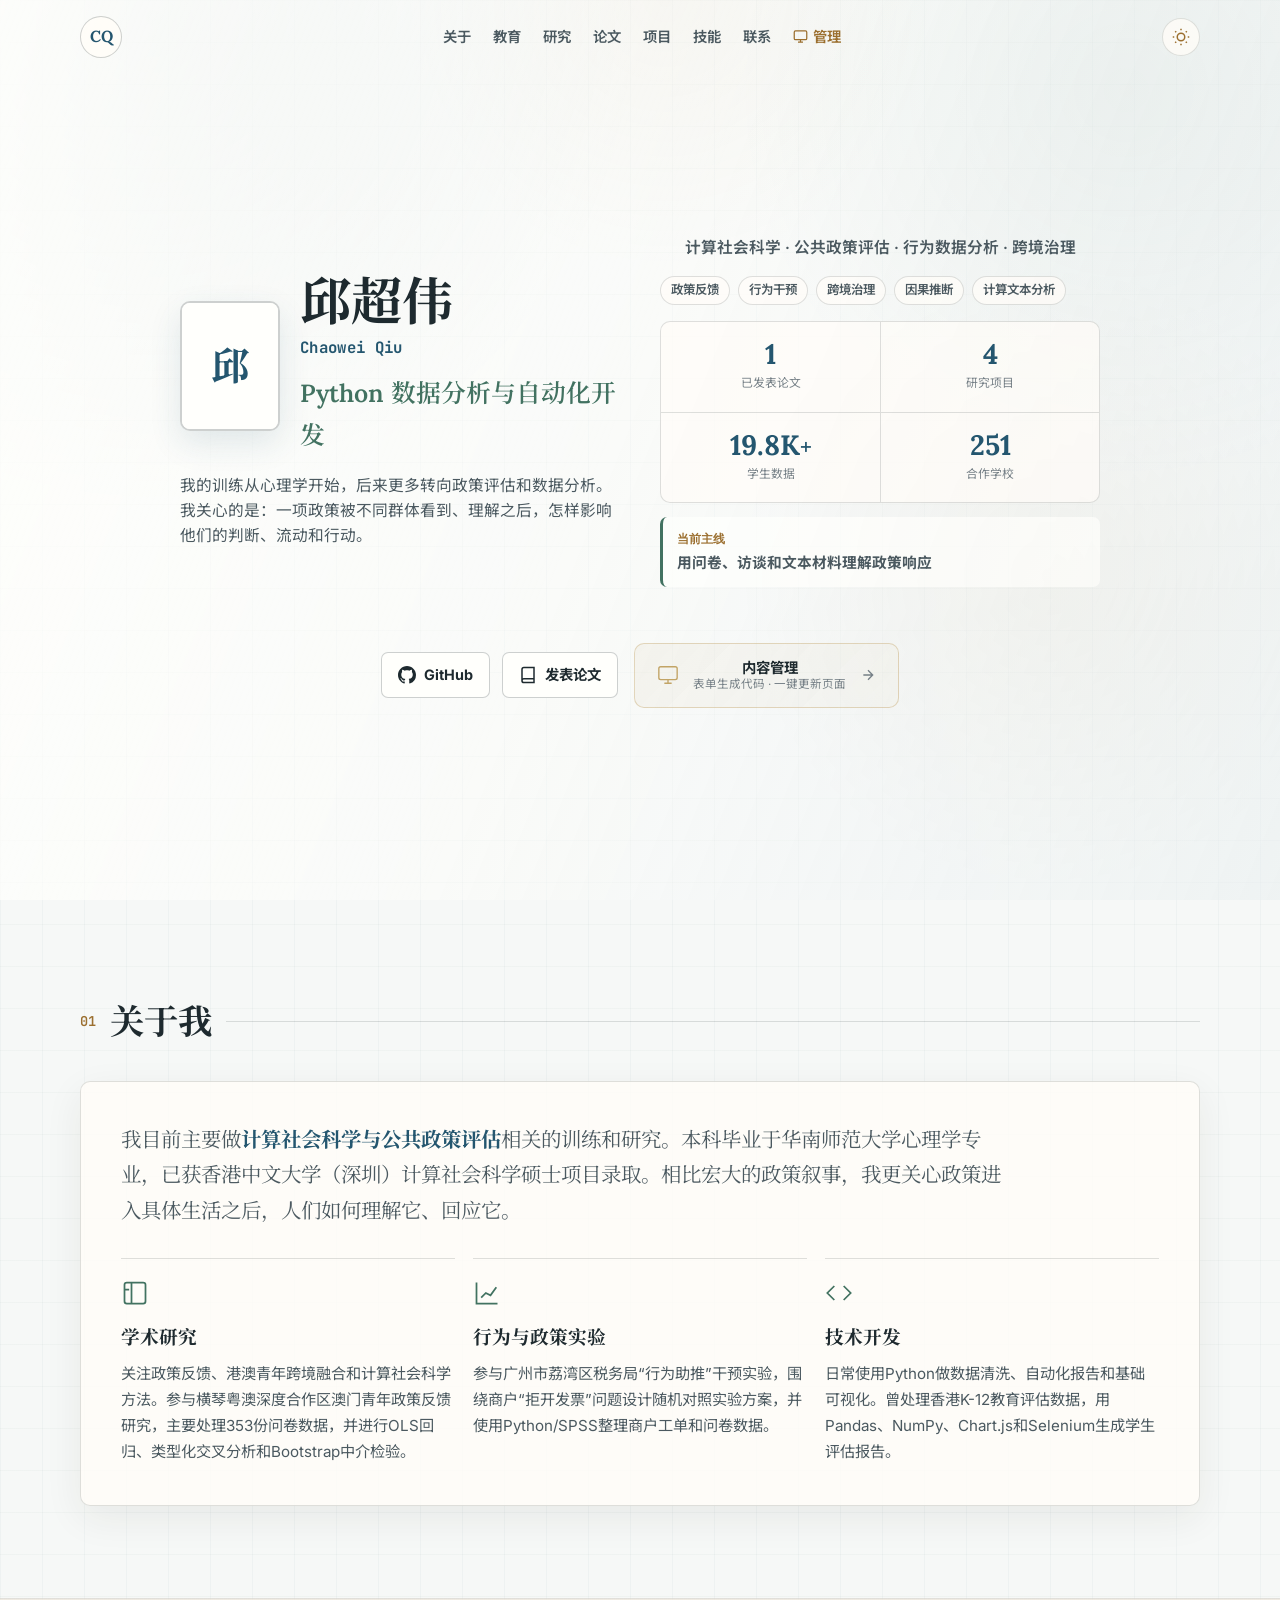
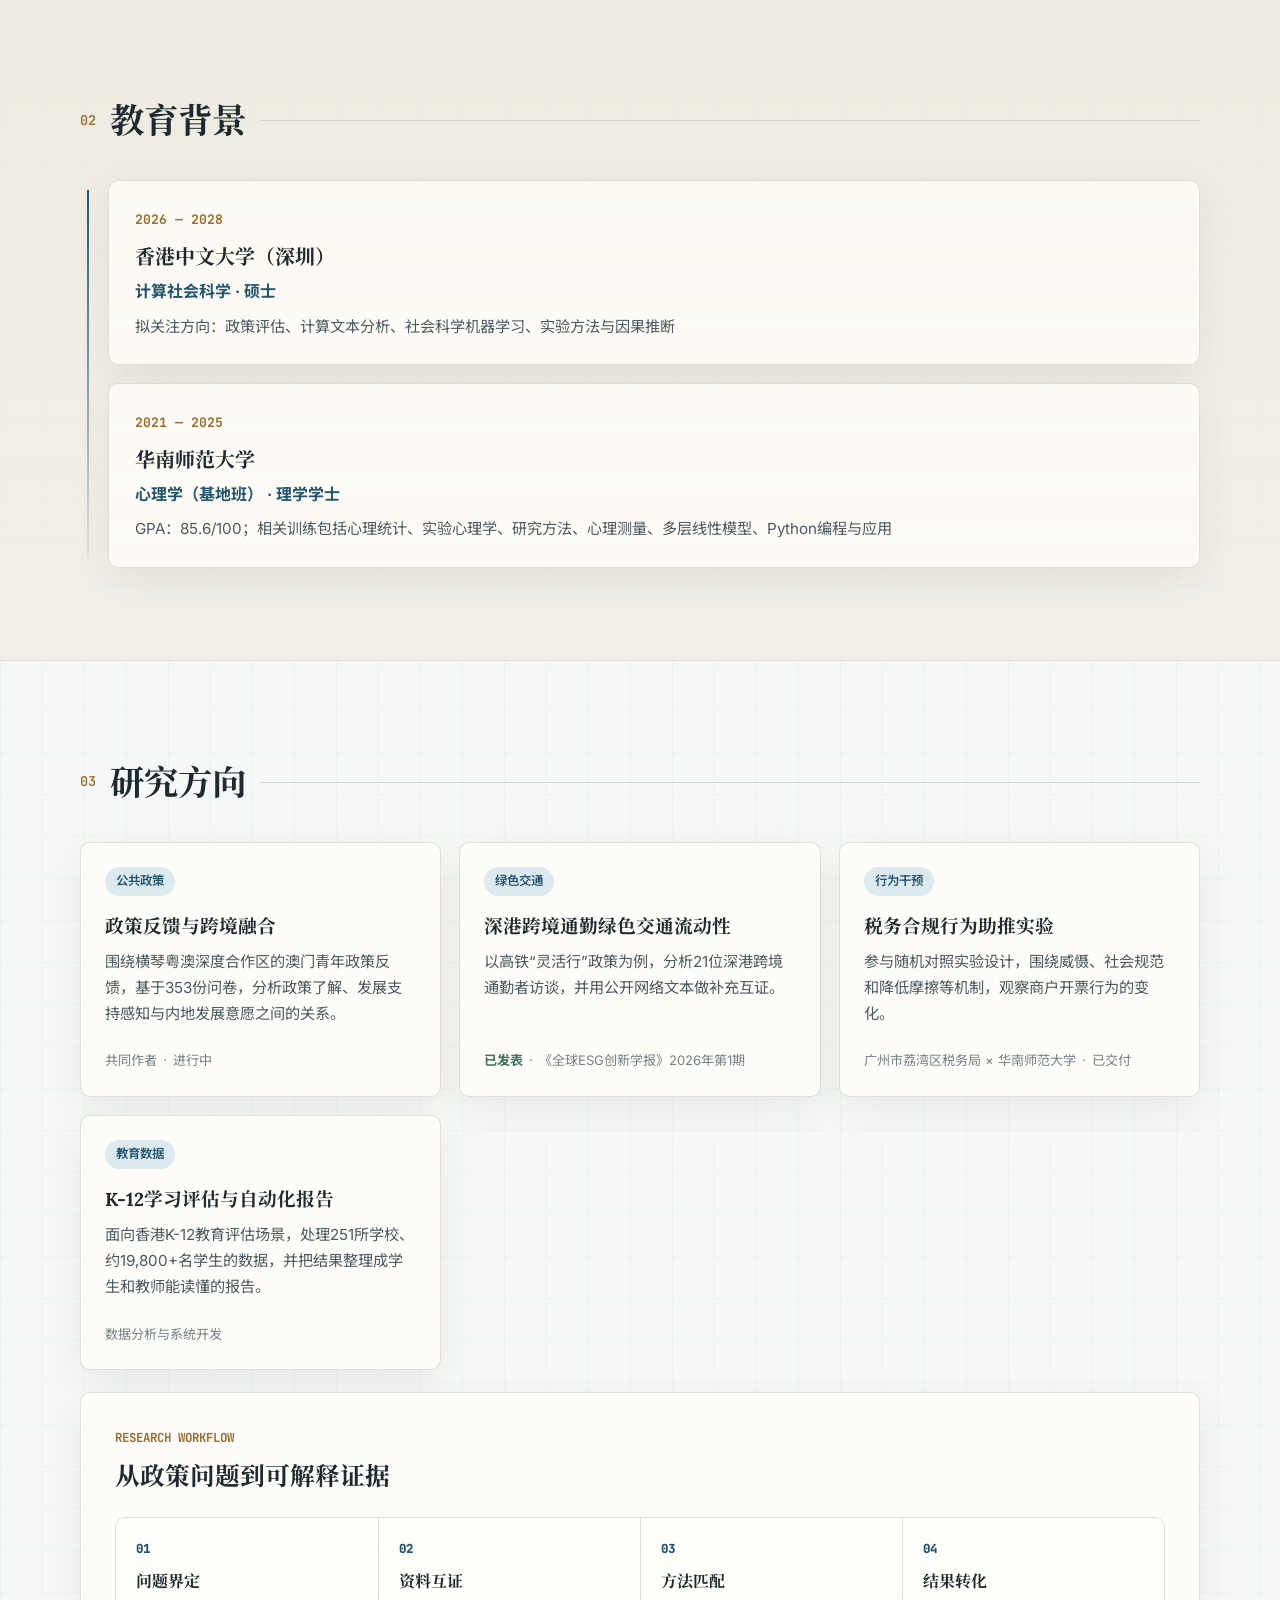
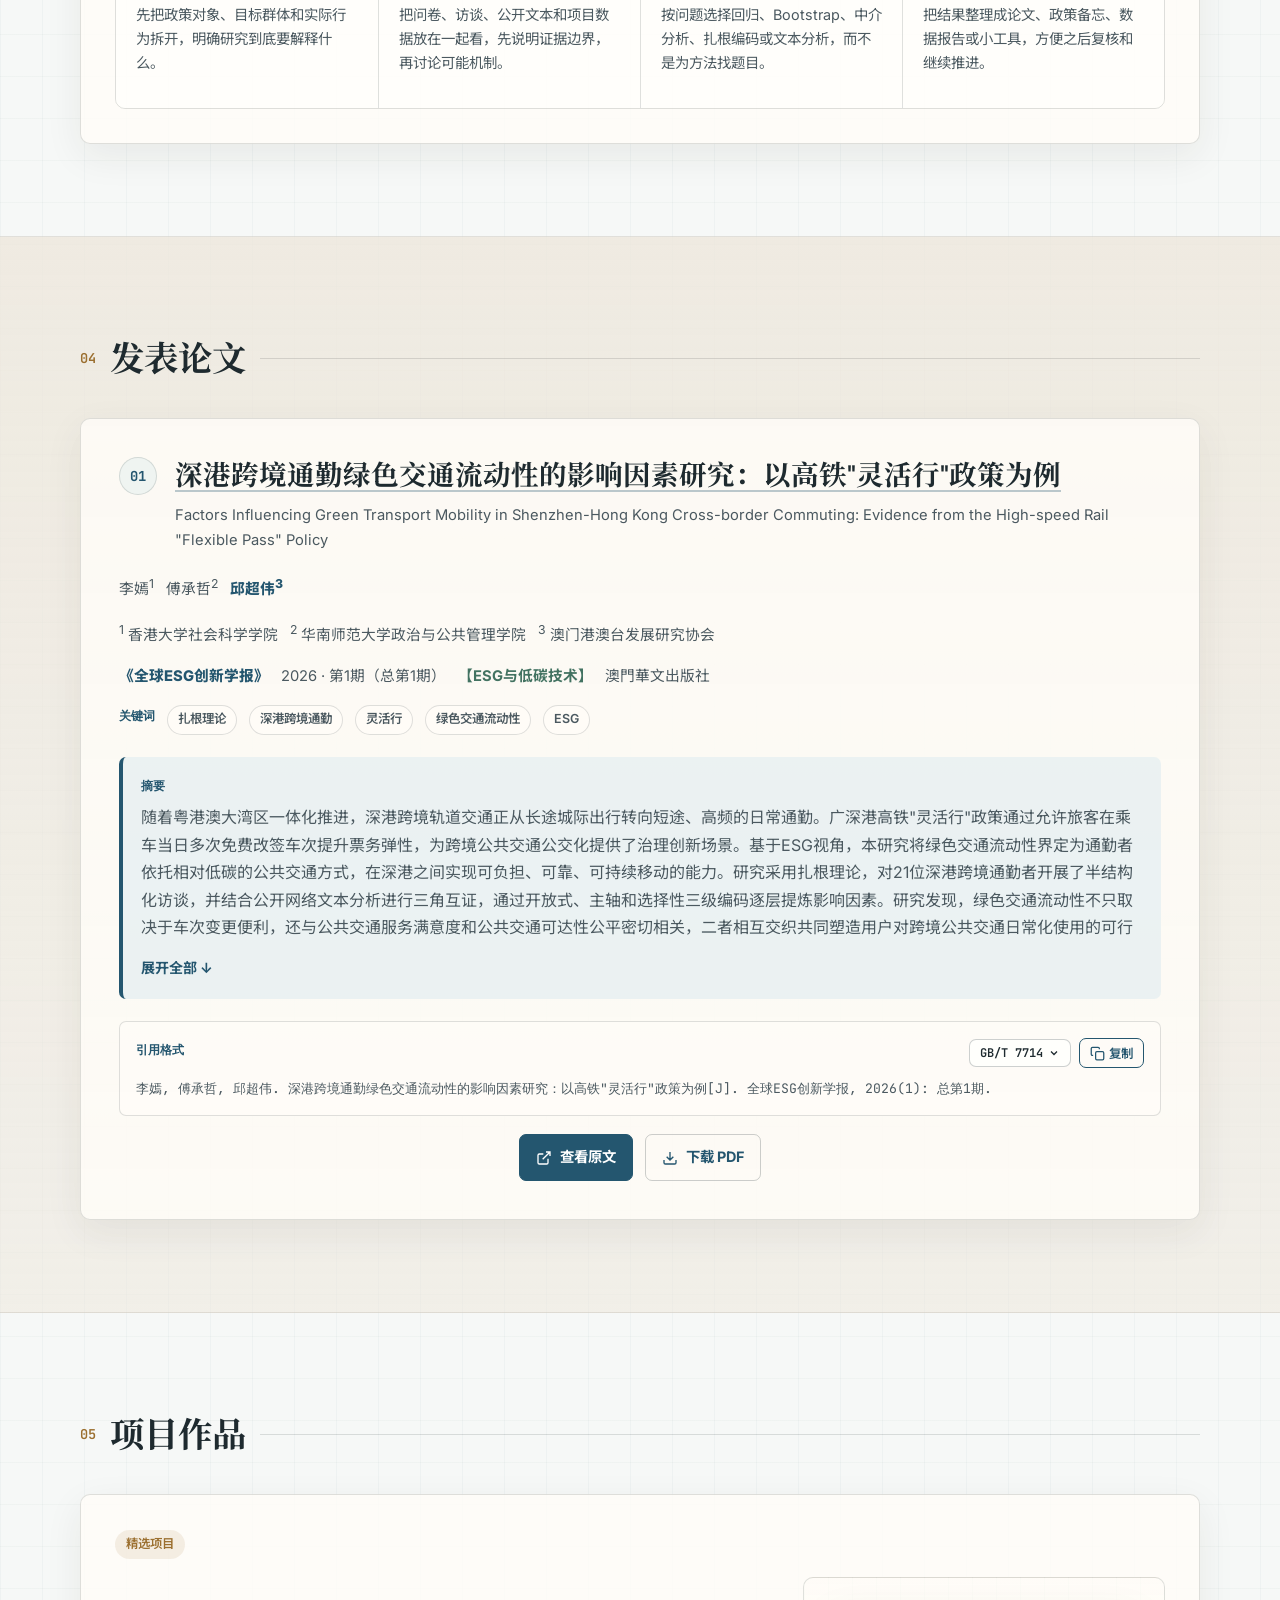
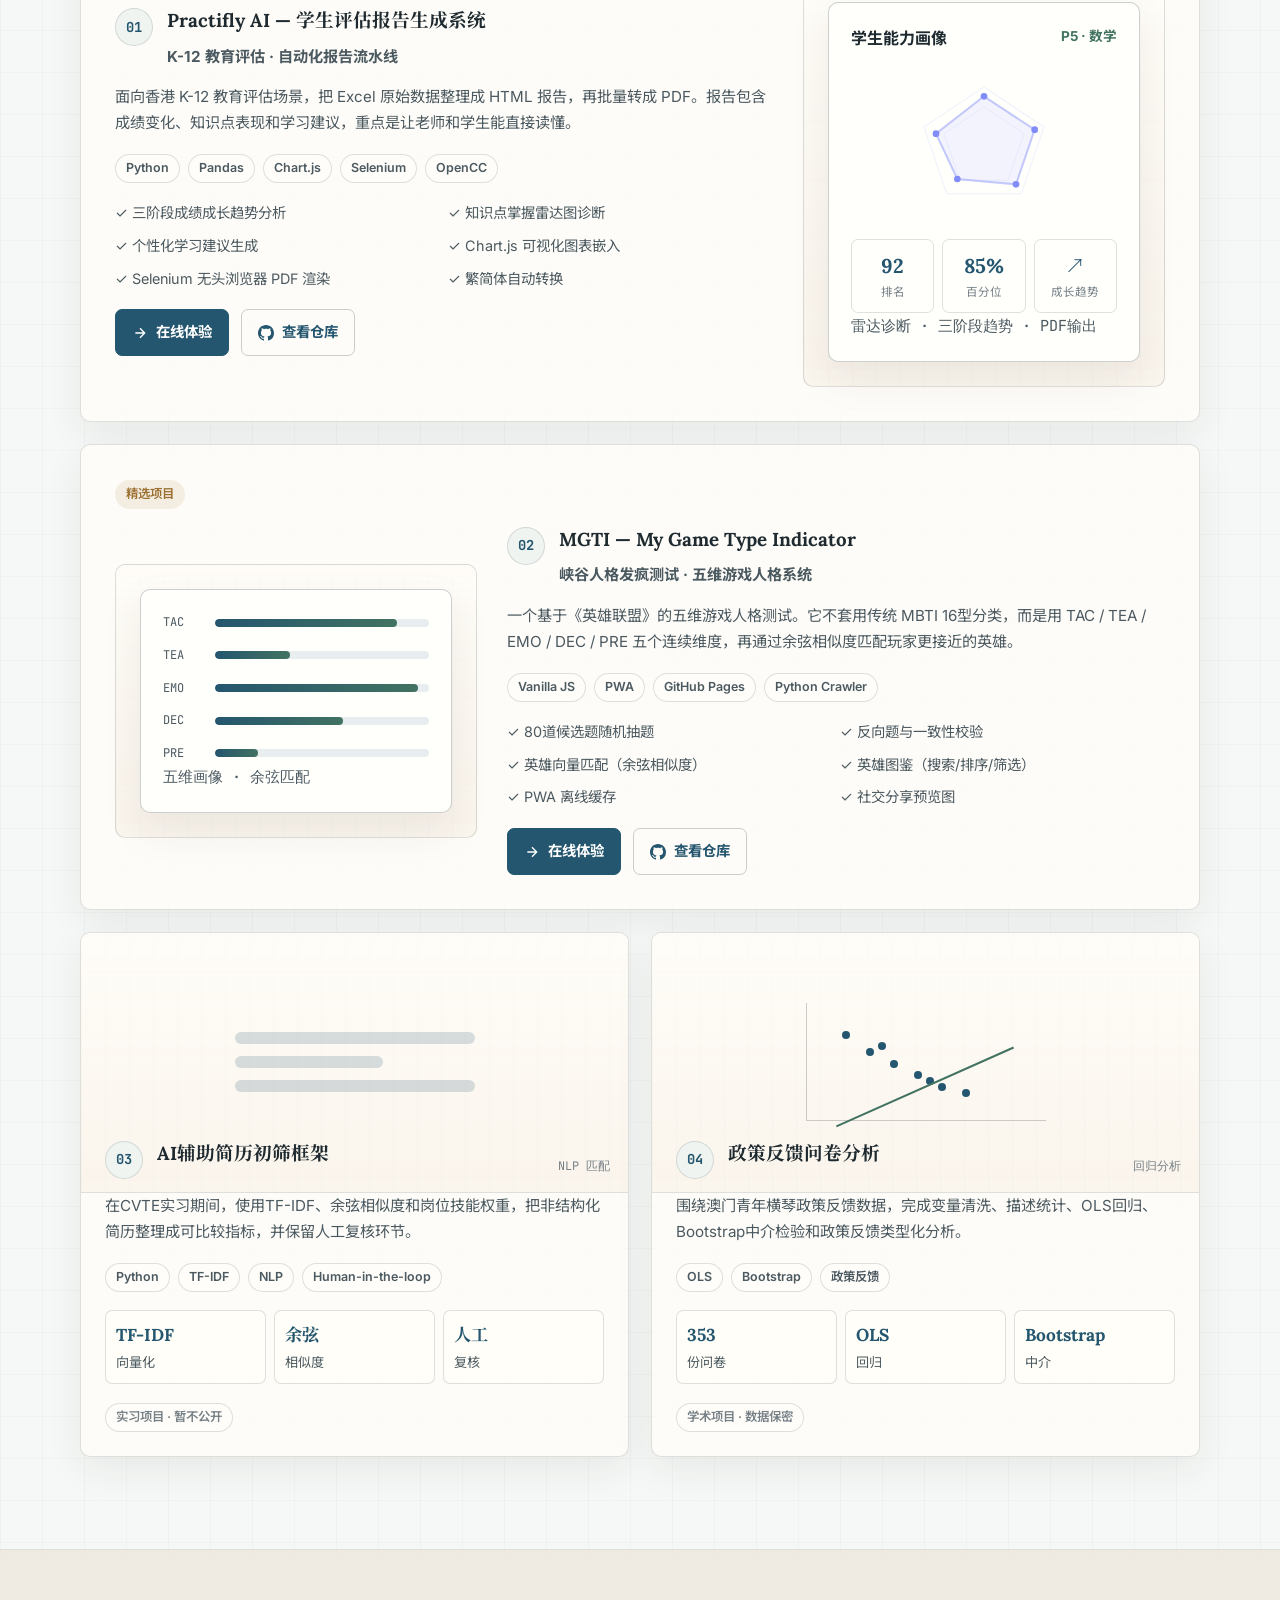
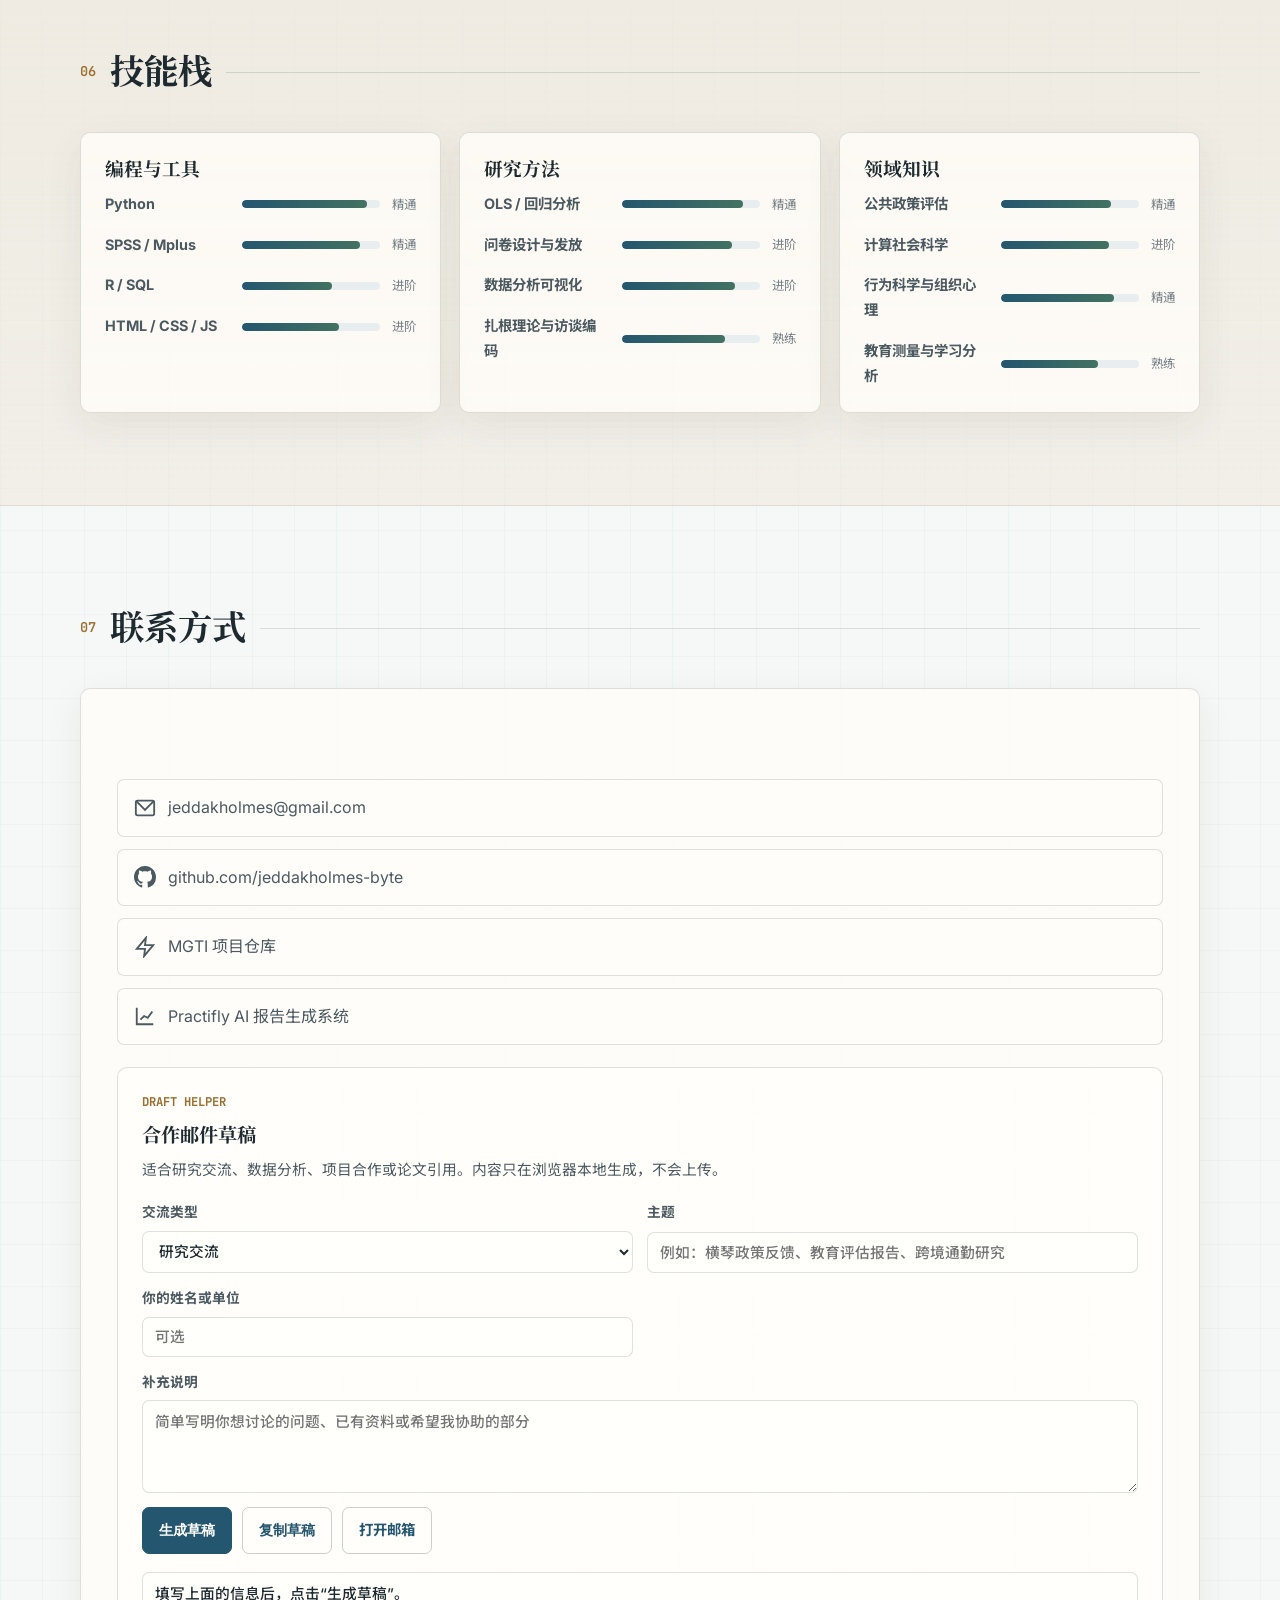
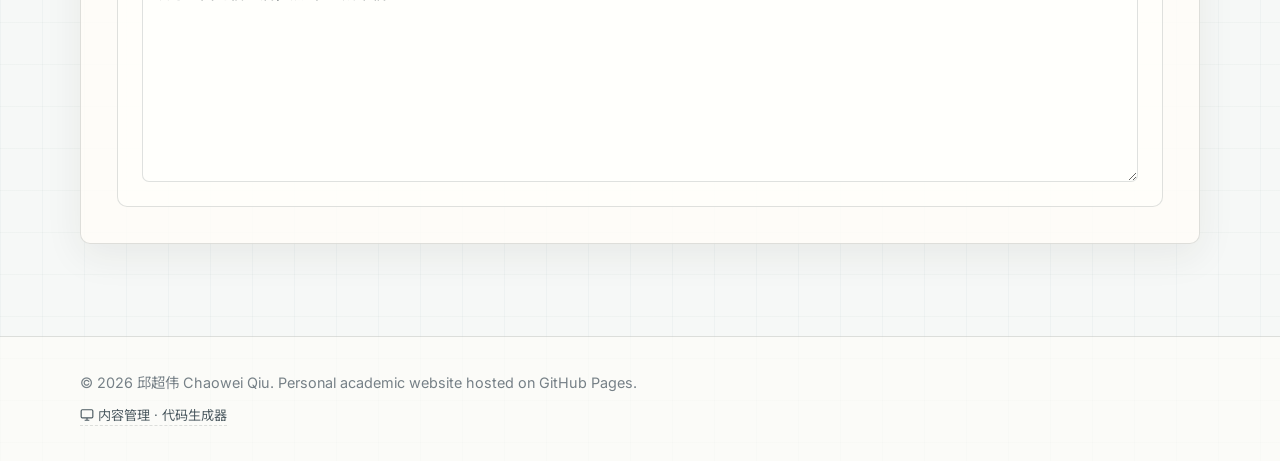
==== commit 4b6515dd: "updated email generate" ====
--- a/index.html
+++ b/index.html
@@ -74,7 +74,7 @@
               <p class="hero-tagline" id="typewriter"></p>
             </div>
           </div>
-          <p class="hero-bio">我把心理学训练、政策问题和数据工具放在一起，关注公共政策如何被不同群体理解、回应和转化为实际行为。当前重点包括政策反馈、行为干预、跨境治理、教育数据分析与计算文本方法。</p>
+          <p class="hero-bio">我的训练从心理学开始，后来更多转向政策评估和数据分析。我关心的是：一项政策被不同群体看到、理解之后，怎样影响他们的判断、流动和行动。</p>
         </div>
         <div class="hero-right">
           <p class="hero-subtitle">计算社会科学 · 公共政策评估 · 行为数据分析 · 跨境治理</p>
@@ -106,7 +106,7 @@
           </div>
           <div class="hero-note">
             <span>当前主线</span>
-            <strong>用行为数据和文本材料解释政策响应</strong>
+            <strong>用问卷、访谈和文本材料理解政策响应</strong>
           </div>
         </div>
       </div>
@@ -144,7 +144,7 @@
       <h2 class="section-title"><span class="section-num">01</span>关于我</h2>
       <div class="glass-card about-card">
         <p class="about-intro">
-          我是一名<span class="highlight">计算社会科学与公共政策评估方向的研究者</span>，本科毕业于华南师范大学心理学专业，已获香港中文大学（深圳）计算社会科学硕士项目录取。我的工作更关心一个具体问题：政策、平台和制度设计如何影响人的判断、流动和行动。
+          我目前主要做<span class="highlight">计算社会科学与公共政策评估</span>相关的训练和研究。本科毕业于华南师范大学心理学专业，已获香港中文大学（深圳）计算社会科学硕士项目录取。相比宏大的政策叙事，我更关心政策进入具体生活之后，人们如何理解它、回应它。
         </p>
         <div class="about-grid">
           <div class="about-item">
@@ -152,21 +152,21 @@
               <svg viewBox="0 0 24 24" width="28" height="28" fill="none" stroke="currentColor" stroke-width="1.5"><path d="M9 3H5a2 2 0 00-2 2v4m6-6h10a2 2 0 012 2v4M9 3v18m0 0h10a2 2 0 002-2V9M9 21H5a2 2 0 01-2-2V9m0 0h4"/></svg>
             </div>
             <h3>学术研究</h3>
-            <p>关注公共政策评估、港澳青年跨境融合与计算社会科学方法。参与横琴粤澳深度合作区澳门青年政策反馈研究，基于353份问卷数据进行OLS回归、类型化交叉分析和Bootstrap中介检验。</p>
+            <p>关注政策反馈、港澳青年跨境融合和计算社会科学方法。参与横琴粤澳深度合作区澳门青年政策反馈研究，主要处理353份问卷数据，并进行OLS回归、类型化交叉分析和Bootstrap中介检验。</p>
           </div>
           <div class="about-item">
             <div class="about-icon">
               <svg viewBox="0 0 24 24" width="28" height="28" fill="none" stroke="currentColor" stroke-width="1.5"><path d="M3 3v18h18M7 16l4-4 4 2 5-7"/></svg>
             </div>
             <h3>行为与政策实验</h3>
-            <p>参与广州市荔湾区税务局"行为助推"干预实验，围绕商户"拒开发票"问题设计随机对照实验方案，并使用Python/SPSS处理217+商户工单和问卷数据。</p>
+            <p>参与广州市荔湾区税务局“行为助推”干预实验，围绕商户“拒开发票”问题设计随机对照实验方案，并使用Python/SPSS整理商户工单和问卷数据。</p>
           </div>
           <div class="about-item">
             <div class="about-icon">
               <svg viewBox="0 0 24 24" width="28" height="28" fill="none" stroke="currentColor" stroke-width="1.5"><path d="M16 18l6-6-6-6M8 6l-6 6 6 6"/></svg>
             </div>
             <h3>技术开发</h3>
-            <p>熟悉Python数据处理、自动化报告生成和可视化开发。曾处理香港K-12教育评估数据，使用Pandas、NumPy、Chart.js和Selenium搭建学生评估报告流水线。</p>
+            <p>日常使用Python做数据清洗、自动化报告和基础可视化。曾处理香港K-12教育评估数据，用Pandas、NumPy、Chart.js和Selenium生成学生评估报告。</p>
           </div>
         </div>
       </div>
@@ -209,7 +209,7 @@
         <div class="glass-card research-card">
           <div class="research-tag">公共政策</div>
           <h3>政策反馈与跨境融合</h3>
-          <p>横琴粤澳深度合作区澳门青年政策反馈研究。基于353份澳门青年问卷，分析政策了解、感知发展支持与内地发展意愿之间的关系。</p>
+          <p>围绕横琴粤澳深度合作区的澳门青年政策反馈，基于353份问卷，分析政策了解、发展支持感知与内地发展意愿之间的关系。</p>
           <div class="research-meta">
             <span>共同作者</span>
             <span class="meta-sep">·</span>
@@ -219,7 +219,7 @@
         <div class="glass-card research-card">
           <div class="research-tag">绿色交通</div>
           <h3>深港跨境通勤绿色交通流动性</h3>
-          <p>以高铁"灵活行"政策为例，使用扎根理论分析21位深港跨境通勤者访谈，并结合公开网络文本进行三角互证。</p>
+          <p>以高铁“灵活行”政策为例，分析21位深港跨境通勤者访谈，并用公开网络文本做补充互证。</p>
           <div class="research-meta">
             <span class="meta-published">已发表</span>
             <span class="meta-sep">·</span>
@@ -229,7 +229,7 @@
         <div class="glass-card research-card">
           <div class="research-tag">行为干预</div>
           <h3>税务合规行为助推实验</h3>
-          <p>参与随机对照实验设计，围绕威慑、社会规范和降低摩擦等干预机制，分析商户开票行为和政策响应。</p>
+          <p>参与随机对照实验设计，围绕威慑、社会规范和降低摩擦等机制，观察商户开票行为的变化。</p>
           <div class="research-meta">
             <span>广州市荔湾区税务局 × 华南师范大学</span>
             <span class="meta-sep">·</span>
@@ -239,7 +239,7 @@
         <div class="glass-card research-card">
           <div class="research-tag">教育数据</div>
           <h3>K-12学习评估与自动化报告</h3>
-          <p>面向香港K-12教育评估场景，处理251所学校、约19,800+名学生表现数据，并生成可解释的能力画像与学习反馈。</p>
+          <p>面向香港K-12教育评估场景，处理251所学校、约19,800+名学生的数据，并把结果整理成学生和教师能读懂的报告。</p>
           <div class="research-meta">
             <span>数据分析与系统开发</span>
           </div>
@@ -255,12 +255,12 @@
           <div class="workflow-step">
             <span class="workflow-num">01</span>
             <strong>问题界定</strong>
-            <p>先把政策对象、目标群体和实际行为拆开，避免把宏观叙事直接当作研究问题。</p>
+            <p>先把政策对象、目标群体和实际行为拆开，明确研究到底要解释什么。</p>
           </div>
           <div class="workflow-step">
             <span class="workflow-num">02</span>
             <strong>资料互证</strong>
-            <p>结合问卷、访谈、公开文本和项目数据，优先说明证据边界，再讨论可能机制。</p>
+            <p>把问卷、访谈、公开文本和项目数据放在一起看，先说明证据边界，再讨论可能机制。</p>
           </div>
           <div class="workflow-step">
             <span class="workflow-num">03</span>
@@ -270,7 +270,7 @@
           <div class="workflow-step">
             <span class="workflow-num">04</span>
             <strong>结果转化</strong>
-            <p>把分析结果整理成论文、政策备忘、数据报告或可复用工具，方便后续验证和复核。</p>
+            <p>把结果整理成论文、政策备忘、数据报告或小工具，方便之后复核和继续推进。</p>
           </div>
         </div>
       </div>
@@ -380,7 +380,7 @@
                 <p class="project-subtitle">K-12 教育评估 · 自动化报告流水线</p>
               </div>
             </div>
-            <p>面向香港 K-12 教育评估场景，从 Excel 原始数据到个性化 HTML 报告再到 PDF，全流程自动化。系统为每位学生生成包含成绩分析、能力画像、知识点诊断和学习建议的个性化报告。</p>
+            <p>面向香港 K-12 教育评估场景，把 Excel 原始数据整理成 HTML 报告，再批量转成 PDF。报告包含成绩变化、知识点表现和学习建议，重点是让老师和学生能直接读懂。</p>
             <div class="project-tags">
               <span>Python</span><span>Pandas</span><span>Chart.js</span><span>Selenium</span><span>OpenCC</span>
             </div>
@@ -457,7 +457,7 @@
                 <p class="project-subtitle">峡谷人格发疯测试 · 五维游戏人格系统</p>
               </div>
             </div>
-            <p>基于《英雄联盟》的五维游戏人格测试。放弃传统 MBTI 16型分类，改用 TAC / TEA / EMO / DEC / PRE 五维连续向量体系，通过余弦相似度为玩家匹配"本命英雄"。</p>
+            <p>一个基于《英雄联盟》的五维游戏人格测试。它不套用传统 MBTI 16型分类，而是用 TAC / TEA / EMO / DEC / PRE 五个连续维度，再通过余弦相似度匹配玩家更接近的英雄。</p>
             <div class="project-tags">
               <span>Vanilla JS</span><span>PWA</span><span>GitHub Pages</span><span>Python Crawler</span>
             </div>
@@ -499,14 +499,14 @@
               <span class="project-num">03</span>
               <h3>AI辅助简历初筛框架</h3>
             </div>
-            <p>在CVTE实习期间，使用TF-IDF、余弦相似度和岗位技能权重，把非结构化简历转换为可比较指标，并保留人工复核流程。</p>
+            <p>在CVTE实习期间，使用TF-IDF、余弦相似度和岗位技能权重，把非结构化简历整理成可比较指标，并保留人工复核环节。</p>
             <div class="project-tags">
               <span>Python</span><span>TF-IDF</span><span>NLP</span><span>Human-in-the-loop</span>
             </div>
             <div class="project-metrics">
               <div class="project-metric"><strong>TF-IDF</strong>向量化</div>
               <div class="project-metric"><strong>余弦</strong>相似度</div>
-              <div class="project-metric"><strong>人机</strong>协同</div>
+              <div class="project-metric"><strong>人工</strong>复核</div>
             </div>
             <span class="project-status">实习项目 · 暂不公开</span>
           </div>
@@ -531,7 +531,7 @@
               <span class="project-num">04</span>
               <h3>政策反馈问卷分析</h3>
             </div>
-            <p>围绕澳门青年横琴政策反馈数据，进行变量清洗、描述统计、OLS回归、Bootstrap中介检验和政策反馈类型化分析。</p>
+            <p>围绕澳门青年横琴政策反馈数据，完成变量清洗、描述统计、OLS回归、Bootstrap中介检验和政策反馈类型化分析。</p>
             <div class="project-tags">
               <span>OLS</span><span>Bootstrap</span><span>政策反馈</span>
             </div>
@@ -640,7 +640,7 @@
     <div class="container">
       <h2 class="section-title"><span class="section-num">07</span>联系方式</h2>
       <div class="contact-card glass-card">
-        <p class="contact-intro">如果你对我的研究、项目或合作感兴趣，欢迎通过以下方式联系我。</p>
+        <p class="contact-intro">如果你想交流研究、项目或合作，可以直接发邮件，也可以先用下面的小工具整理一版简短草稿。</p>
         <div class="contact-links">
           <a href="mailto:jeddakholmes@gmail.com" class="contact-link">
             <svg viewBox="0 0 24 24" width="22" height="22" fill="none" stroke="currentColor" stroke-width="2"><rect x="2" y="4" width="20" height="16" rx="2"/><path d="M22 4L12 14 2 4"/></svg>
@@ -659,6 +659,42 @@
             <span>Practifly AI 报告生成系统</span>
           </a>
         </div>
+        <div class="contact-draft" id="contactDraft">
+          <div class="contact-draft-head">
+            <span class="contact-draft-kicker">Draft helper</span>
+            <h3>合作邮件草稿</h3>
+            <p>适合研究交流、数据分析、项目合作或论文引用。内容只在浏览器本地生成，不会上传。</p>
+          </div>
+          <form class="contact-draft-form" id="contactDraftForm">
+            <label>
+              <span>交流类型</span>
+              <select id="draftPurpose">
+                <option value="research">研究交流</option>
+                <option value="data">数据分析/报告工具</option>
+                <option value="project">项目合作</option>
+                <option value="citation">论文引用或转载</option>
+              </select>
+            </label>
+            <label>
+              <span>主题</span>
+              <input id="draftTopic" type="text" placeholder="例如：横琴政策反馈、教育评估报告、跨境通勤研究">
+            </label>
+            <label>
+              <span>你的姓名或单位</span>
+              <input id="draftSender" type="text" placeholder="可选">
+            </label>
+            <label class="draft-wide">
+              <span>补充说明</span>
+              <textarea id="draftContext" rows="3" placeholder="简单写明你想讨论的问题、已有资料或希望我协助的部分"></textarea>
+            </label>
+            <div class="contact-draft-actions">
+              <button class="btn btn-primary" type="submit">生成草稿</button>
+              <button class="btn btn-outline" type="button" id="copyDraftBtn">复制草稿</button>
+              <a class="btn btn-outline draft-mail-link" id="draftMailLink" href="mailto:jeddakholmes@gmail.com">打开邮箱</a>
+            </div>
+          </form>
+          <textarea class="contact-draft-output" id="contactDraftOutput" rows="8" readonly>填写上面的信息后，点击“生成草稿”。</textarea>
+        </div>
       </div>
     </div>
   </section>
--- a/css/style.css
+++ b/css/style.css
@@ -179,6 +179,18 @@
   background: rgba(37, 40, 48, 0.78);
 }
 
+[data-theme="dark"] .contact-draft {
+  background: rgba(37, 40, 48, 0.58);
+}
+
+[data-theme="dark"] .contact-draft input,
+[data-theme="dark"] .contact-draft select,
+[data-theme="dark"] .contact-draft textarea {
+  background: rgba(26, 29, 35, 0.78);
+  border-color: rgba(255, 255, 255, 0.14);
+  color: var(--ink);
+}
+
 [data-theme="dark"] .footer {
   background: rgba(37, 40, 48, 0.6);
 }
@@ -1705,6 +1717,108 @@
   overflow-wrap: anywhere;
 }
 
+.contact-draft {
+  display: grid;
+  gap: 18px;
+  margin-top: 22px;
+  padding: clamp(18px, 3vw, 24px);
+  border: 1px solid var(--line);
+  border-radius: var(--radius);
+  background: rgba(255, 255, 252, 0.62);
+}
+
+.contact-draft-head {
+  display: grid;
+  gap: 6px;
+}
+
+.contact-draft-kicker {
+  color: var(--gold);
+  font-family: var(--font-mono);
+  font-size: 0.76rem;
+  font-weight: 700;
+  text-transform: uppercase;
+}
+
+.contact-draft h3 {
+  margin: 0;
+  color: var(--ink);
+  font-family: var(--font-serif);
+  font-size: 1.2rem;
+}
+
+.contact-draft p {
+  margin: 0;
+  color: var(--ink-soft);
+  font-size: 0.92rem;
+}
+
+.contact-draft-form {
+  display: grid;
+  grid-template-columns: repeat(2, minmax(0, 1fr));
+  gap: 14px;
+}
+
+.contact-draft label {
+  display: grid;
+  gap: 6px;
+  color: var(--ink-soft);
+  font-size: 0.86rem;
+  font-weight: 700;
+}
+
+.contact-draft input,
+.contact-draft select,
+.contact-draft textarea {
+  width: 100%;
+  min-width: 0;
+  padding: 10px 12px;
+  border: 1px solid var(--line);
+  border-radius: var(--radius-sm);
+  background: var(--paper);
+  color: var(--ink);
+  font: 500 0.92rem var(--font-sans);
+}
+
+.contact-draft textarea {
+  resize: vertical;
+  line-height: 1.6;
+}
+
+.draft-wide,
+.contact-draft-actions,
+.contact-draft-output {
+  grid-column: 1 / -1;
+}
+
+.contact-draft-actions {
+  display: flex;
+  flex-wrap: wrap;
+  gap: 10px;
+}
+
+.contact-draft-actions .btn {
+  min-height: 40px;
+}
+
+.contact-draft-actions .copied {
+  background: var(--green);
+  border-color: var(--green);
+  color: #fff;
+}
+
+.contact-draft-actions .copy-failed {
+  background: var(--red);
+  border-color: var(--red);
+  color: #fff;
+}
+
+.contact-draft-output {
+  min-height: 180px;
+  color: var(--ink-soft);
+  font-size: 0.9rem;
+}
+
 .back-to-top {
   position: fixed;
   right: 22px;
@@ -1982,6 +2096,10 @@
     border-top: 1px solid var(--line);
   }
 
+  .contact-draft-form {
+    grid-template-columns: 1fr;
+  }
+
   .nav-links a:nth-last-child(-n + 2) {
     border-bottom: 1px solid var(--line);
   }
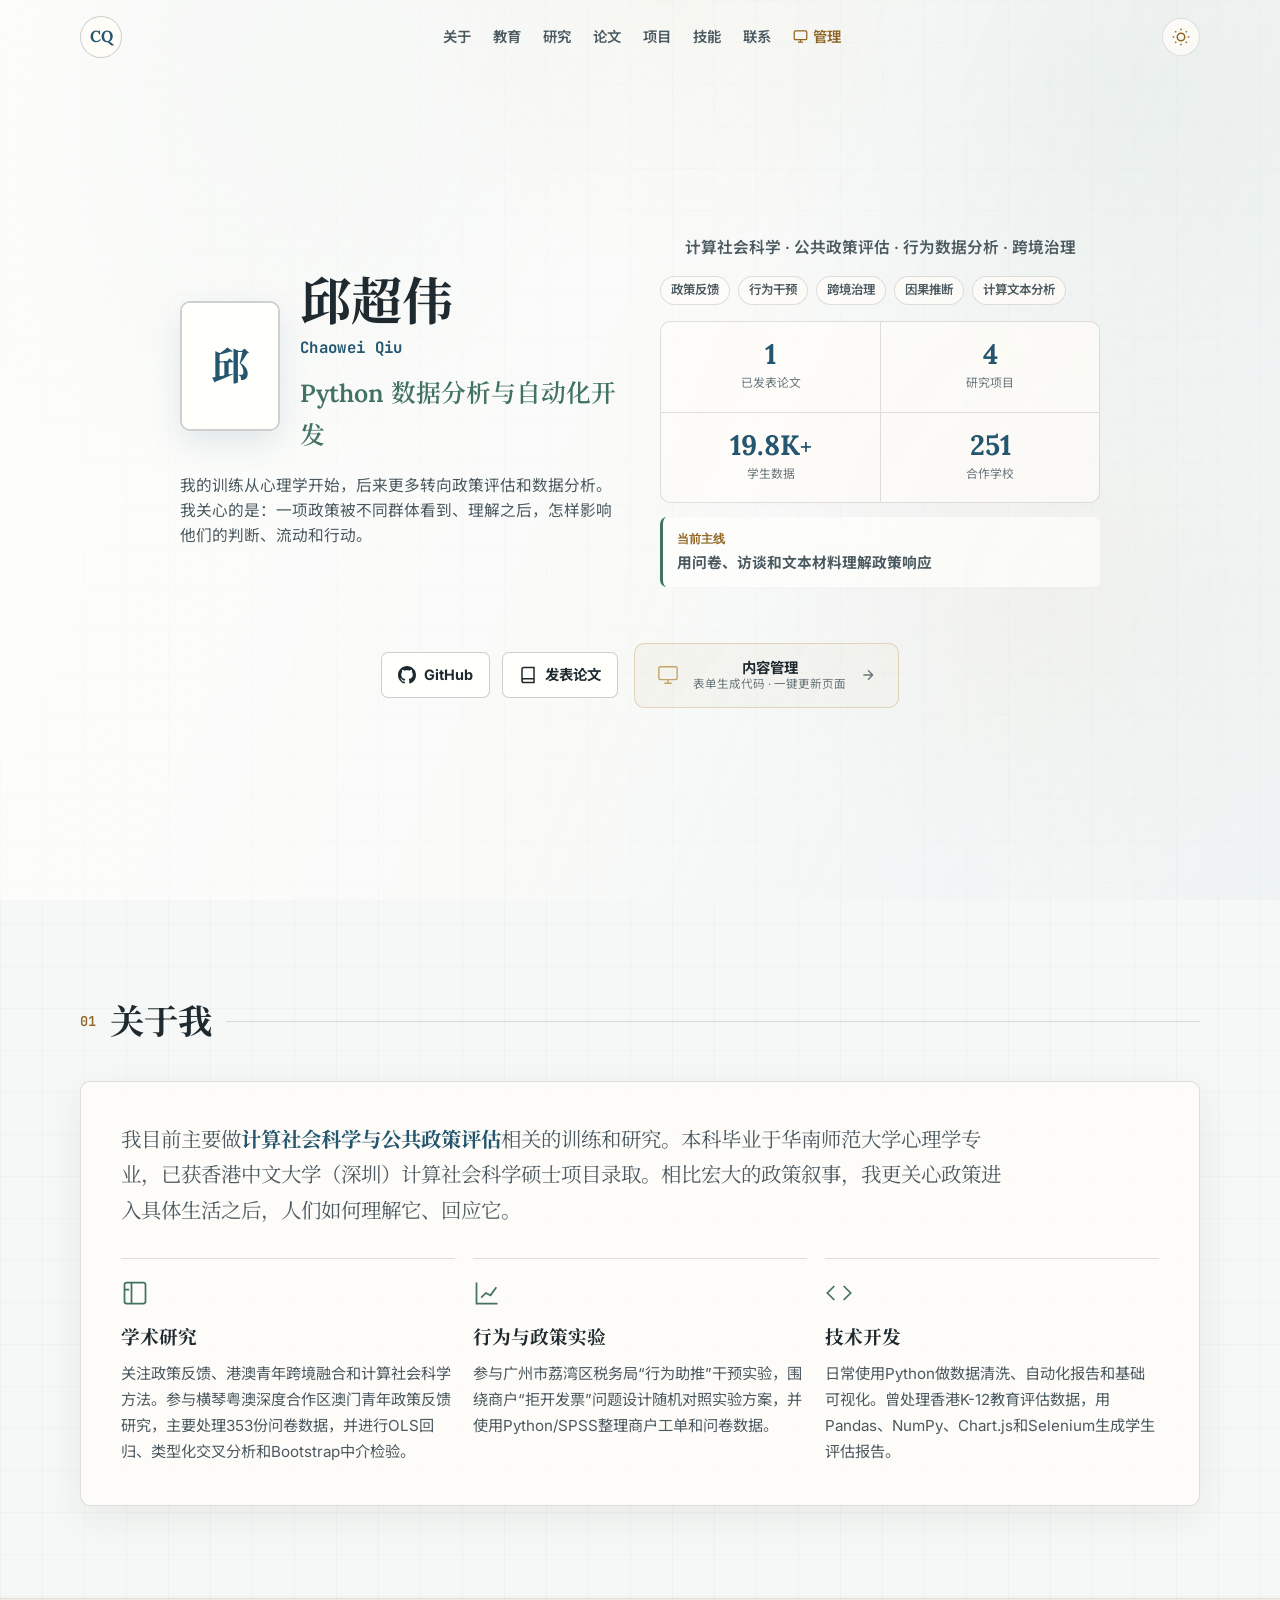
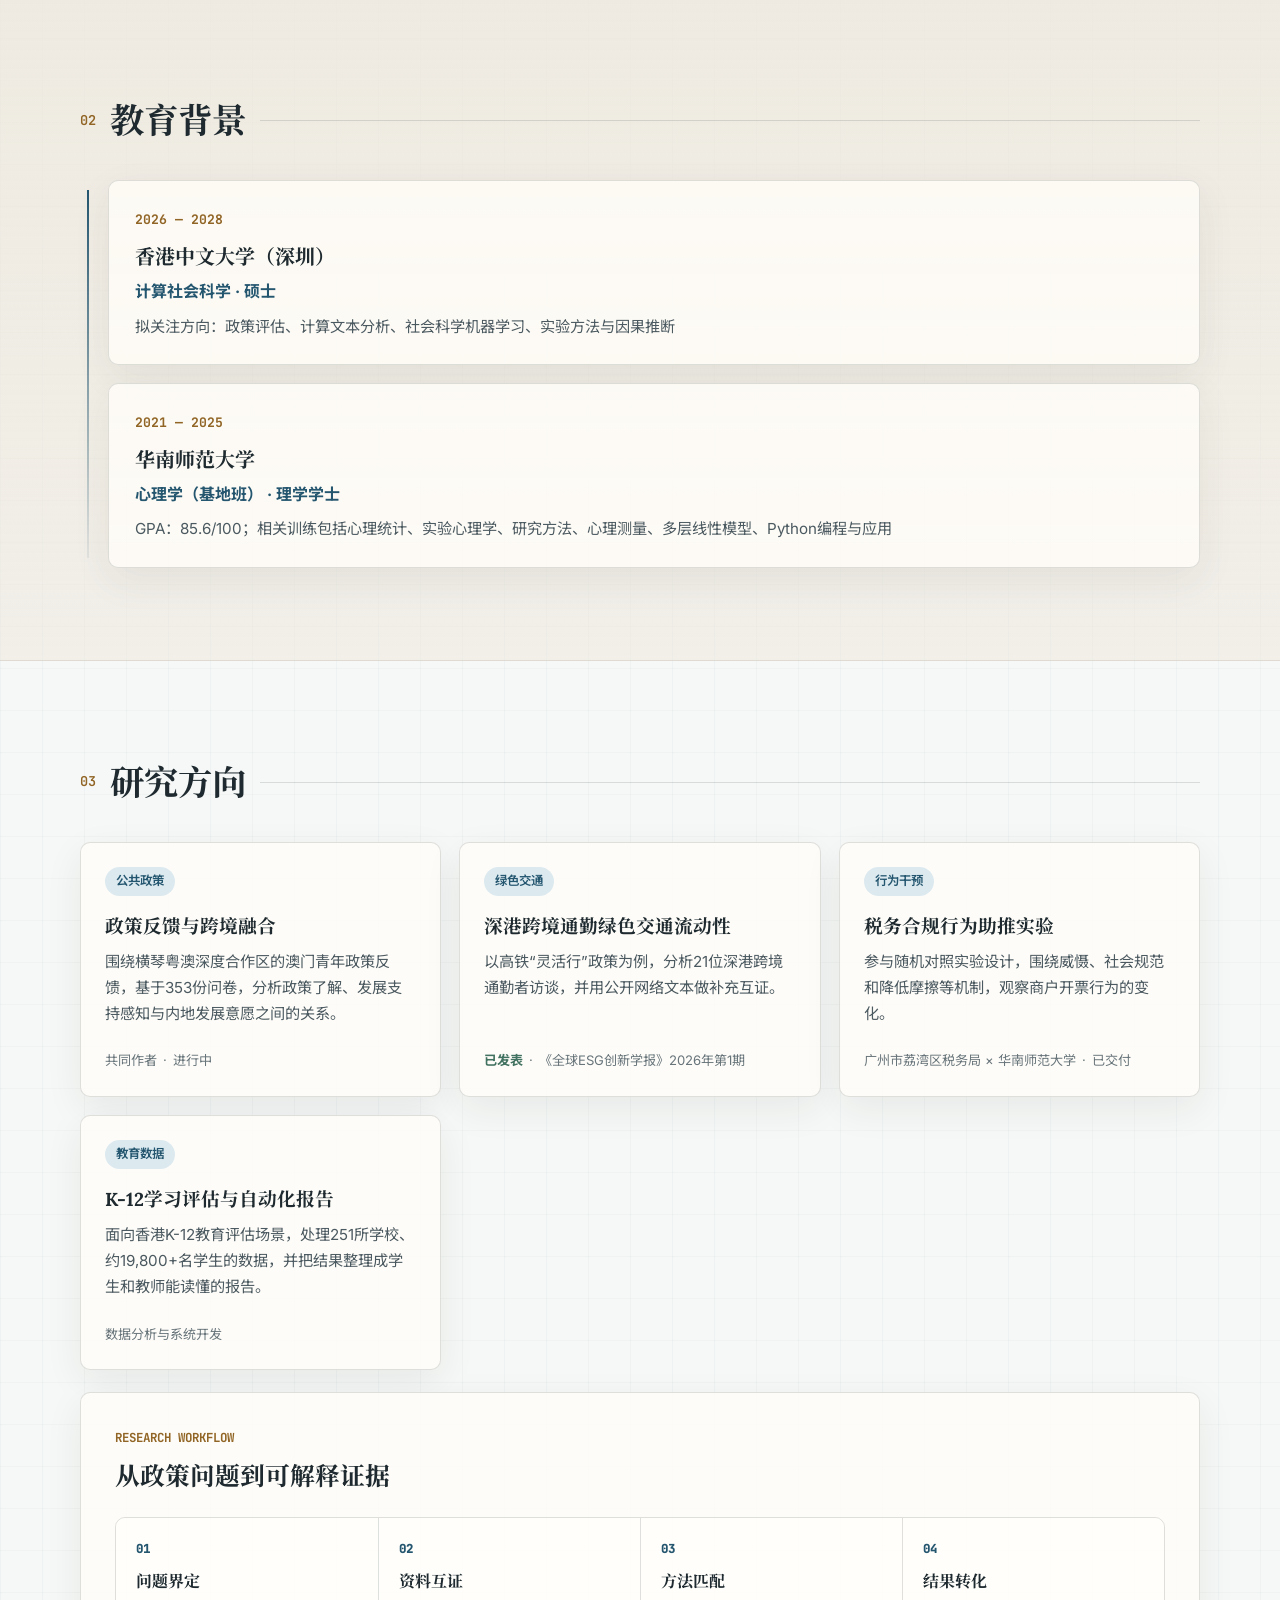
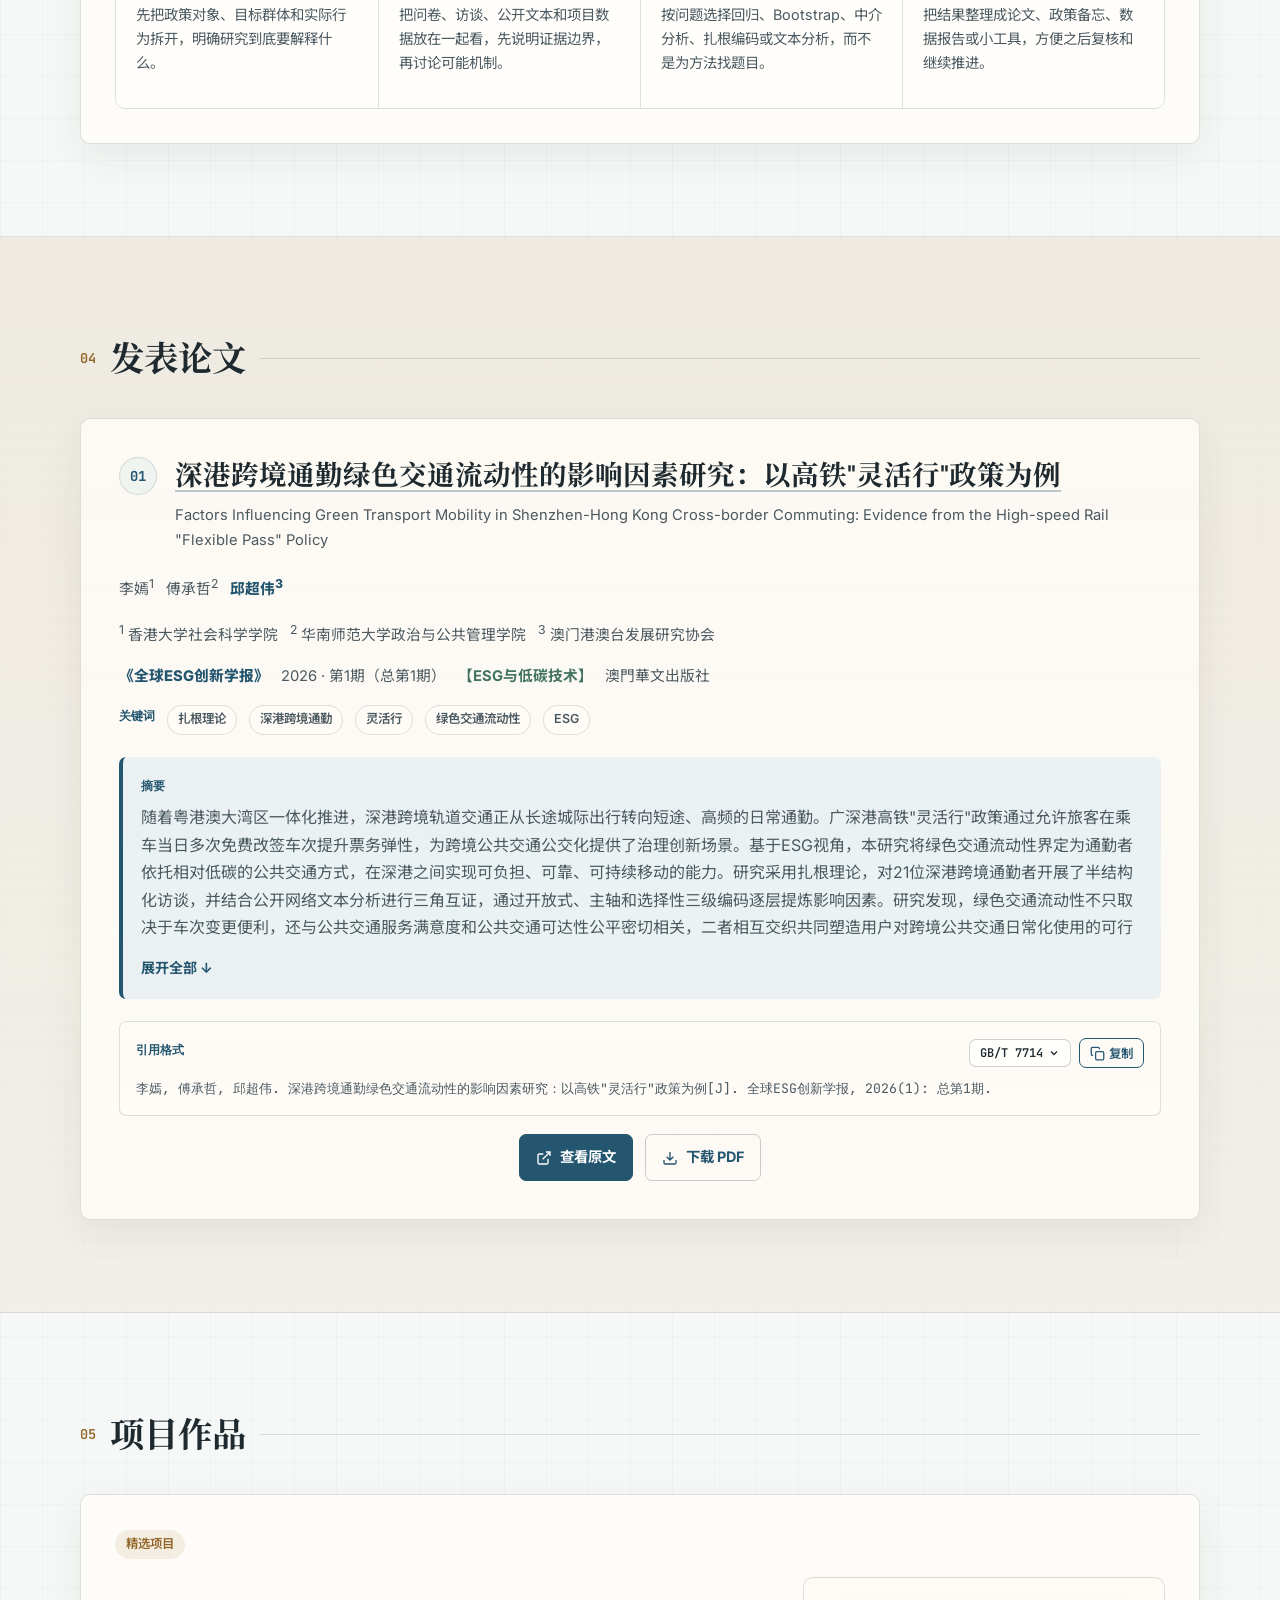
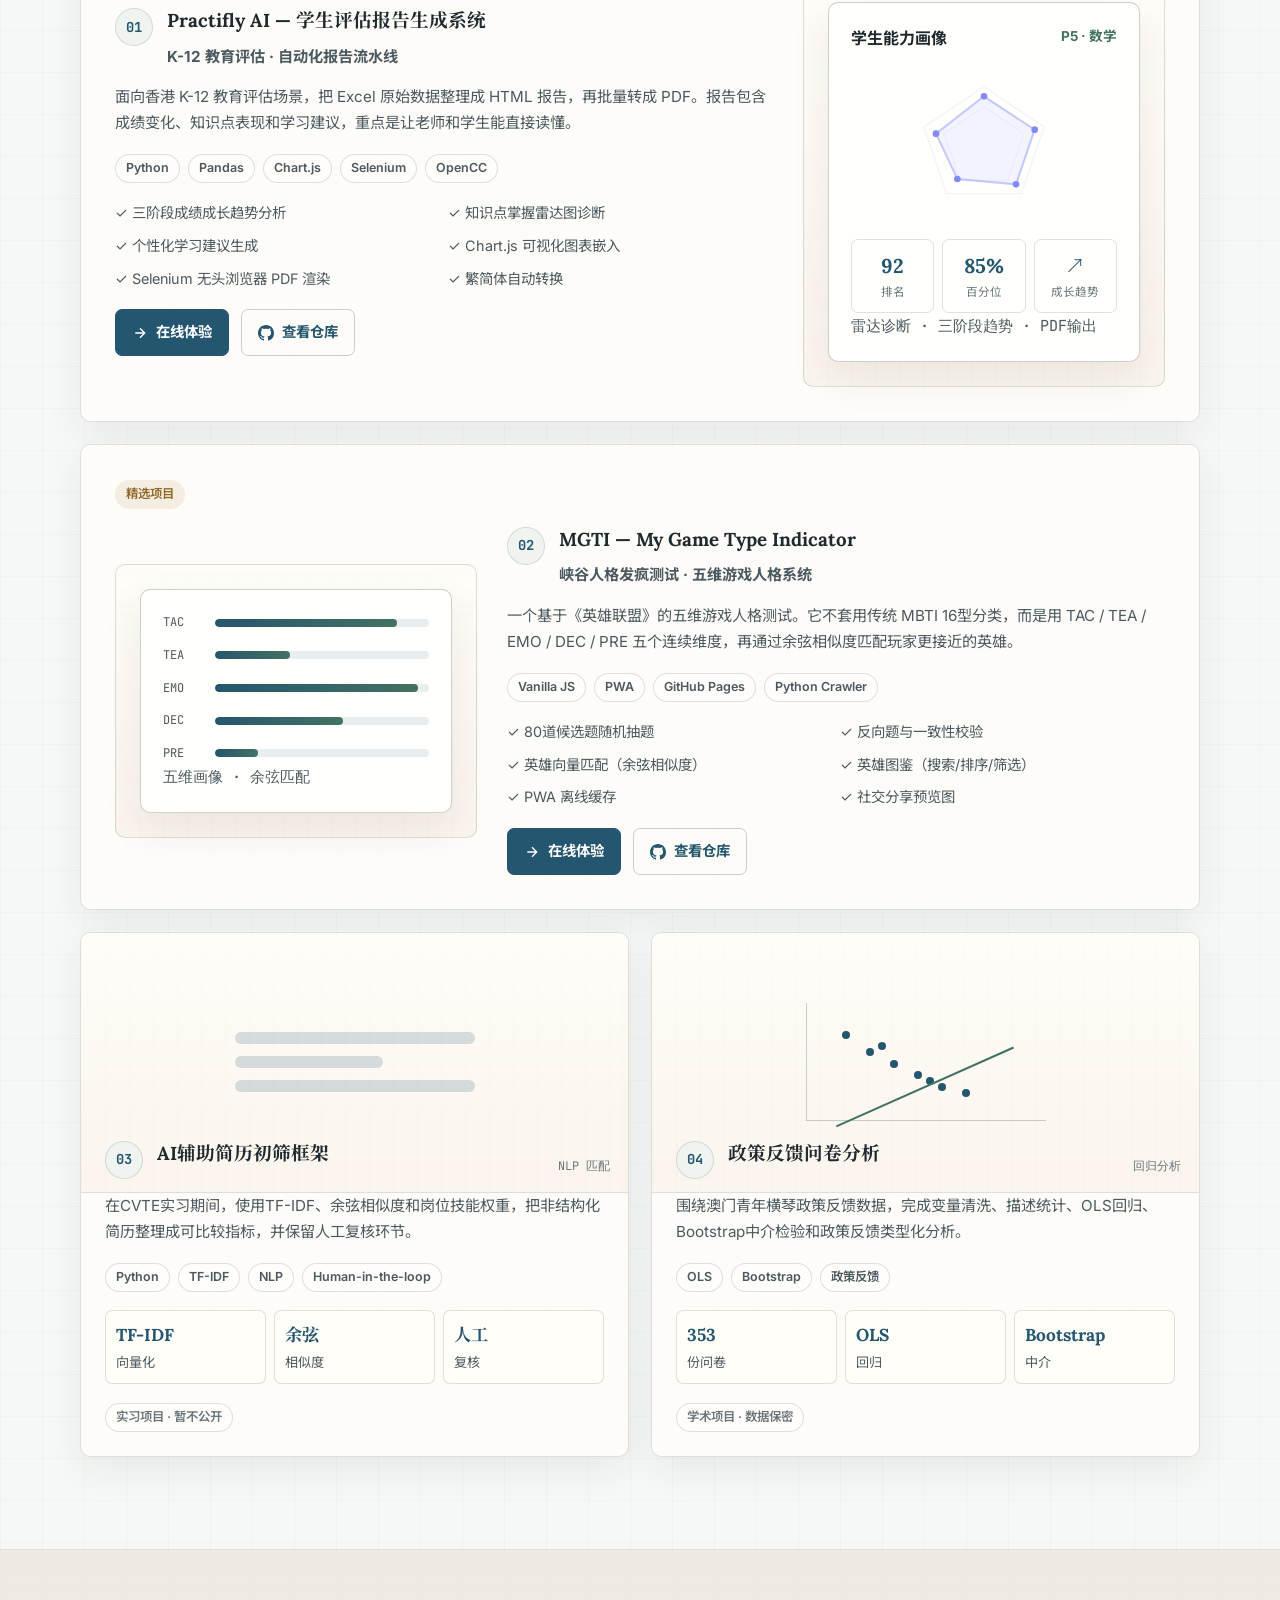
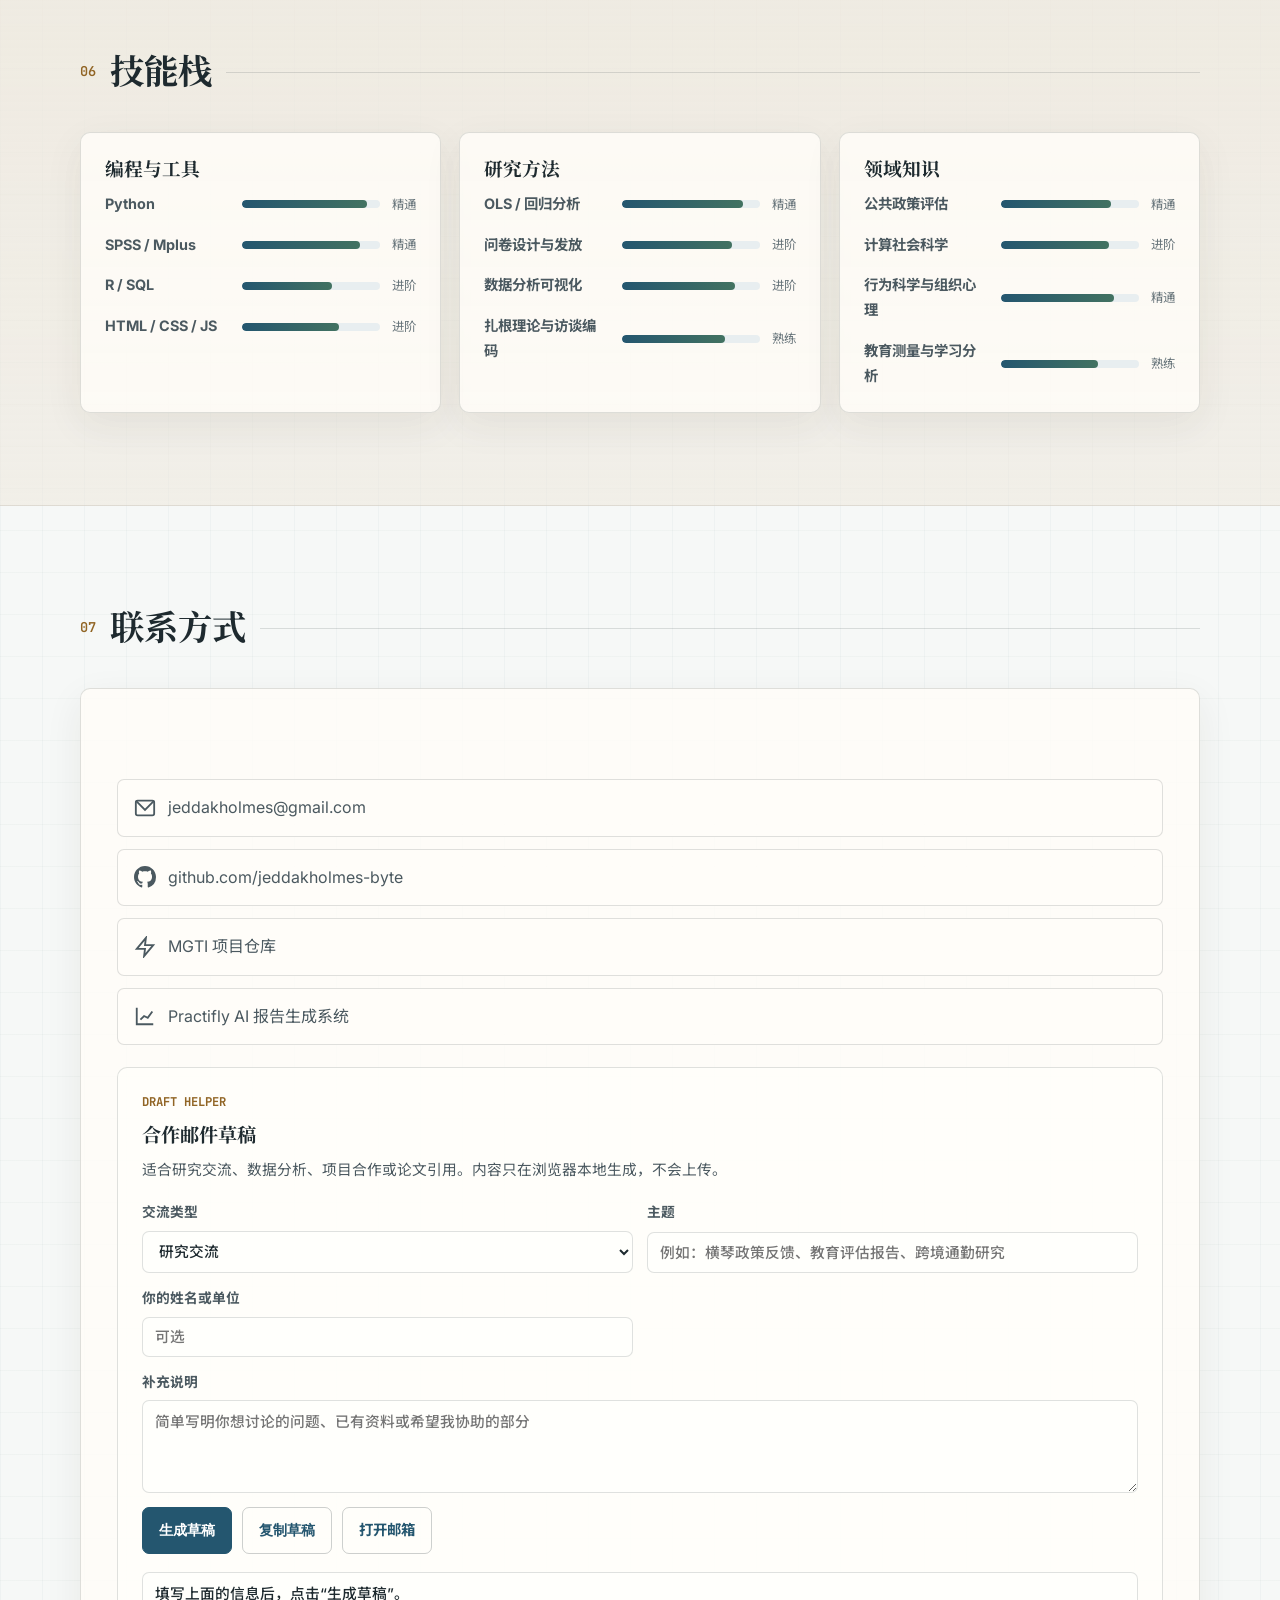
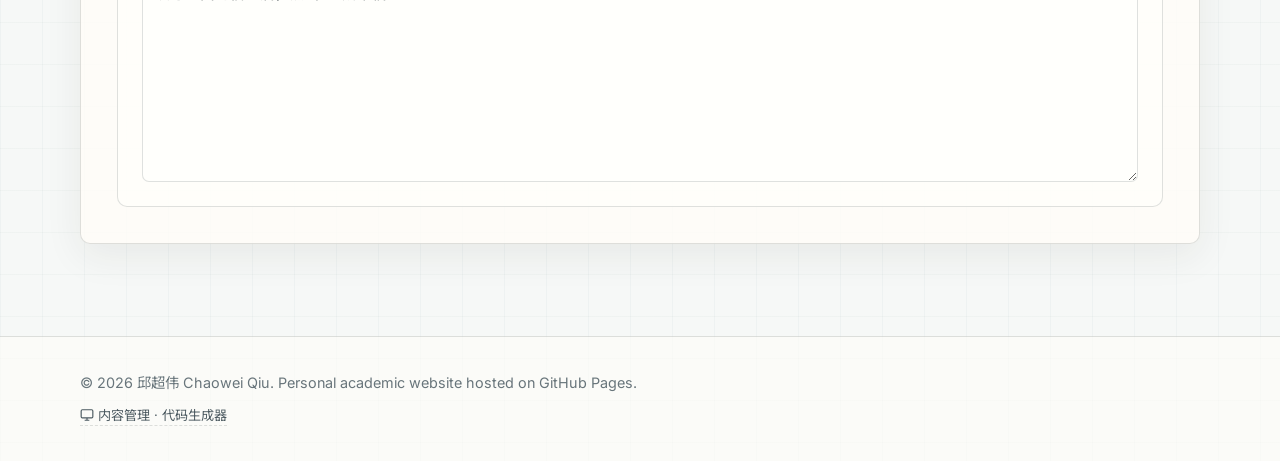
==== commit 7db3b228: "fix bugs in dark mode" ====
--- a/index.html
+++ b/index.html
@@ -15,7 +15,7 @@
   <link rel="stylesheet" href="css/style.css">
   <link rel="preconnect" href="https://fonts.googleapis.com">
   <link rel="preconnect" href="https://fonts.gstatic.com" crossorigin>
-  <link href="https://fonts.googleapis.com/css2?family=Lora:wght@400;600;700&family=Inter:wght@400;500;600&family=JetBrains+Mono:wght@400;500&family=Noto+Sans+SC:wght@400;500;600&family=Noto+Serif+SC:wght@400;600&display=swap" rel="stylesheet">
+  <link href="https://fonts.googleapis.com/css2?family=Lora:wght@400;600;700&amp;family=Inter:wght@400;500;600&amp;family=JetBrains+Mono:wght@400;500&amp;family=Noto+Sans+SC:wght@400;500;600&amp;family=Noto+Serif+SC:wght@400;600&amp;display=swap" rel="stylesheet">
 </head>
 <body>
   <!-- Cursor Glow -->
@@ -44,7 +44,7 @@
           管理
         </a>
       </div>
-      <button class="theme-toggle" id="themeToggle" type="button" aria-label="切换主题" title="切换亮/暗主题">
+      <button class="theme-toggle" id="themeToggle" type="button" aria-label="切换主题" title="切换亮色或暗色主题">
         <svg id="themeIconLight" viewBox="0 0 24 24" width="18" height="18" fill="none" stroke="currentColor" stroke-width="2"><circle cx="12" cy="12" r="5"/><path d="M12 1v2M12 21v2M4.22 4.22l1.42 1.42M18.36 18.36l1.42 1.42M1 12h2M21 12h2M4.22 19.78l1.42-1.42M18.36 5.64l1.42-1.42"/></svg>
         <svg id="themeIconDark" viewBox="0 0 24 24" width="18" height="18" fill="none" stroke="currentColor" stroke-width="2" style="display:none"><path d="M21 12.79A9 9 0 1111.21 3 7 7 0 0021 12.79z"/></svg>
       </button>
--- a/css/style.css
+++ b/css/style.css
@@ -8,13 +8,13 @@
   --paper-muted: #eff4f1;
   --ink: #1e2a2f;
   --ink-soft: #4b5960;
-  --muted: #768087;
+  --muted: #68757b;
   --line: rgba(30, 42, 47, 0.14);
   --line-strong: rgba(30, 42, 47, 0.22);
   --blue: #24566f;
   --blue-soft: #dceaf0;
   --green: #427261;
-  --gold: #9b6f2f;
+  --gold: #916525;
   --red: #9f4f46;
   --shadow: 0 18px 50px rgba(28, 49, 56, 0.11);
   --radius: 10px;
@@ -34,14 +34,14 @@
   --paper-muted: #2a2d35;
   --ink: #e8e4dd;
   --ink-soft: #b8b3aa;
-  --muted: #88837c;
+  --muted: #a39d95;
   --line: rgba(232, 228, 221, 0.10);
   --line-strong: rgba(232, 228, 221, 0.18);
   --blue: #7eb8d0;
   --blue-soft: #1e3440;
   --green: #7db8a0;
   --gold: #c9a04c;
-  --red: #c97068;
+  --red: #a95049;
   --shadow: 0 12px 38px rgba(0, 0, 0, 0.38);
 }
 
@@ -161,6 +161,11 @@
   background: rgba(37, 40, 48, 0.78);
 }
 
+[data-theme="dark"] .hero-note,
+[data-theme="dark"] .workflow-step {
+  background: rgba(37, 40, 48, 0.72);
+}
+
 [data-theme="dark"] .hero-admin-card {
   background: linear-gradient(135deg, rgba(194, 164, 102, 0.08), rgba(194, 164, 102, 0.02));
   border-color: rgba(194, 164, 102, 0.2);
@@ -205,6 +210,10 @@
 
 [data-theme="dark"] .project-metric {
   background: rgba(37, 40, 48, 0.7);
+}
+
+[data-theme="dark"] .mini-doc-line {
+  background: rgba(126, 184, 208, 0.28);
 }
 
 [data-theme="dark"] .mgti-preview,
@@ -272,6 +281,11 @@
 
 html {
   scroll-padding-top: 86px;
+  color-scheme: light;
+}
+
+html[data-theme="dark"] {
+  color-scheme: dark;
 }
 
 body {
@@ -314,6 +328,10 @@
   background: var(--blue);
 }
 
+[data-theme="dark"] ::selection {
+  color: #1a1d23;
+}
+
 .cursor-glow,
 .bg-grid {
   display: none;
@@ -792,6 +810,7 @@
 .hero-admin-text {
   display: flex;
   flex-direction: column;
+  min-width: 0;
   line-height: 1.35;
 }
 
@@ -1430,6 +1449,7 @@
 
 .project-featured-visual,
 .project-card-visual {
+  position: relative;
   border: 1px solid var(--line);
   border-radius: var(--radius);
   background:
@@ -1887,7 +1907,10 @@
     display: none;
     grid-template-columns: repeat(2, minmax(0, 1fr));
     gap: 0;
-    overflow: hidden;
+    max-height: calc(100dvh - 92px);
+    overflow-x: hidden;
+    overflow-y: auto;
+    overscroll-behavior: contain;
     border: 1px solid var(--line);
     border-radius: var(--radius);
     background: rgba(255, 253, 248, 0.98);
@@ -1971,6 +1994,10 @@
     grid-template-columns: 1fr;
   }
 
+  .project-featured-reverse .project-featured-text {
+    order: -1;
+  }
+
   .workflow-steps {
     grid-template-columns: repeat(2, minmax(0, 1fr));
   }
@@ -2012,6 +2039,14 @@
   }
 
   .hero-name-block {
+    order: 1;
+  }
+
+  .hero-avatar {
+    order: 2;
+  }
+
+  .hero-name-block {
     align-items: center;
   }
 
@@ -2045,6 +2080,17 @@
     flex-direction: column;
   }
 
+  .hero-admin-card {
+    width: 100%;
+    max-width: 360px;
+    padding-inline: 16px;
+  }
+
+  .hero-admin-text {
+    flex: 1;
+    text-align: left;
+  }
+
   .section {
     padding: 68px 0;
   }
@@ -2098,6 +2144,12 @@
 
   .contact-draft-form {
     grid-template-columns: 1fr;
+  }
+
+  .contact-draft input,
+  .contact-draft select,
+  .contact-draft textarea {
+    font-size: 16px;
   }
 
   .nav-links a:nth-last-child(-n + 2) {
